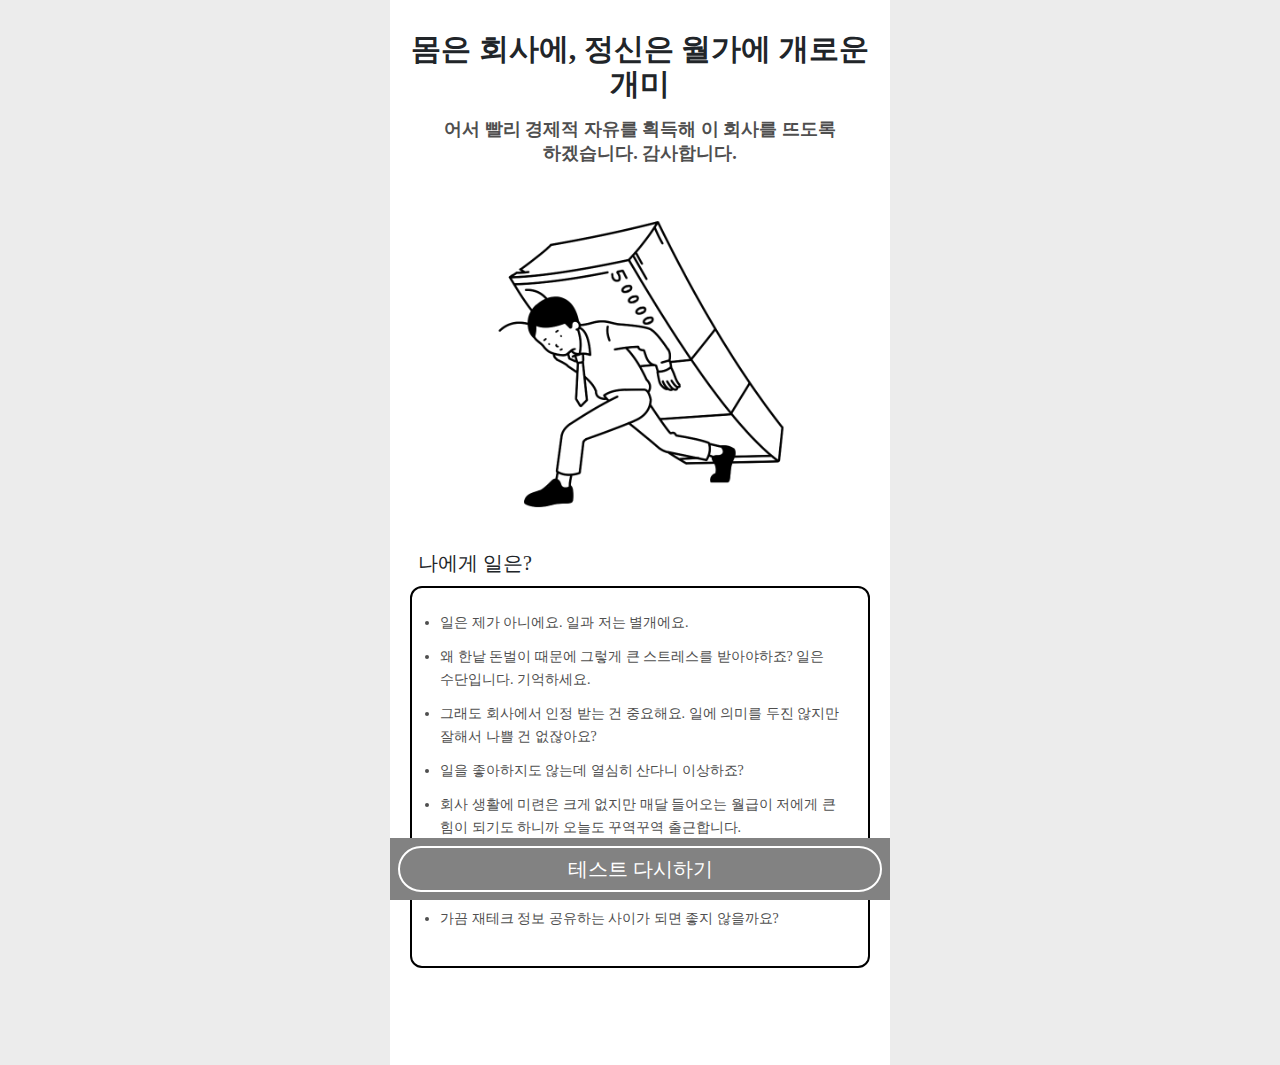
==== result/type1.html @ b2697220 "second commit" ====
<!DOCTYPE html>
<html lang="ko">
  <head>
    <meta http-equiv="Content-Type" content="text/html; charset=UTF-8" />

    <meta http-equiv="X-UA-Compatible" content="IE=edge" />
    <meta
      name="viewport"
      content="width=device-width, initial-scale=1, shrink-to-fit=no"
    />

    <title>직장인 부캐테스트 결과</title>

    <script src="../files/jquery-3.5.1.min.js"></script>

    <style media="all" id="fa-v4-font-face">
      /*!
 * Font Awesome Free 5.15.3 by @fontawesome - https://fontawesome.com
 * License - https://fontawesome.com/license/free (Icons: CC BY 4.0, Fonts: SIL OFL 1.1, Code: MIT License)
 */
      @font-face {
        font-family: "FontAwesome";
        font-display: block;
        src: url(https://ka-f.fontawesome.com/releases/v5.15.3/webfonts/free-fa-solid-900.eot);
        src: url(https://ka-f.fontawesome.com/releases/v5.15.3/webfonts/free-fa-solid-900.eot?#iefix)
            format("embedded-opentype"),
          url(https://ka-f.fontawesome.com/releases/v5.15.3/webfonts/free-fa-solid-900.woff2)
            format("woff2"),
          url(https://ka-f.fontawesome.com/releases/v5.15.3/webfonts/free-fa-solid-900.woff)
            format("woff"),
          url(https://ka-f.fontawesome.com/releases/v5.15.3/webfonts/free-fa-solid-900.ttf)
            format("truetype"),
          url(https://ka-f.fontawesome.com/releases/v5.15.3/webfonts/free-fa-solid-900.svg#fontawesome)
            format("svg");
      }
      @font-face {
        font-family: "FontAwesome";
        font-display: block;
        src: url(https://ka-f.fontawesome.com/releases/v5.15.3/webfonts/free-fa-brands-400.eot);
        src: url(https://ka-f.fontawesome.com/releases/v5.15.3/webfonts/free-fa-brands-400.eot?#iefix)
            format("embedded-opentype"),
          url(https://ka-f.fontawesome.com/releases/v5.15.3/webfonts/free-fa-brands-400.woff2)
            format("woff2"),
          url(https://ka-f.fontawesome.com/releases/v5.15.3/webfonts/free-fa-brands-400.woff)
            format("woff"),
          url(https://ka-f.fontawesome.com/releases/v5.15.3/webfonts/free-fa-brands-400.ttf)
            format("truetype"),
          url(https://ka-f.fontawesome.com/releases/v5.15.3/webfonts/free-fa-brands-400.svg#fontawesome)
            format("svg");
      }
      @font-face {
        font-family: "FontAwesome";
        font-display: block;
        src: url(https://ka-f.fontawesome.com/releases/v5.15.3/webfonts/free-fa-regular-400.eot);
        src: url(https://ka-f.fontawesome.com/releases/v5.15.3/webfonts/free-fa-regular-400.eot?#iefix)
            format("embedded-opentype"),
          url(https://ka-f.fontawesome.com/releases/v5.15.3/webfonts/free-fa-regular-400.woff2)
            format("woff2"),
          url(https://ka-f.fontawesome.com/releases/v5.15.3/webfonts/free-fa-regular-400.woff)
            format("woff"),
          url(https://ka-f.fontawesome.com/releases/v5.15.3/webfonts/free-fa-regular-400.ttf)
            format("truetype"),
          url(https://ka-f.fontawesome.com/releases/v5.15.3/webfonts/free-fa-regular-400.svg#fontawesome)
            format("svg");
        unicode-range: U+f004-f005, U+f007, U+f017, U+f022, U+f024, U+f02e,
          U+f03e, U+f044, U+f057-f059, U+f06e, U+f070, U+f075, U+f07b-f07c,
          U+f080, U+f086, U+f089, U+f094, U+f09d, U+f0a0, U+f0a4-f0a7, U+f0c5,
          U+f0c7-f0c8, U+f0e0, U+f0eb, U+f0f3, U+f0f8, U+f0fe, U+f111,
          U+f118-f11a, U+f11c, U+f133, U+f144, U+f146, U+f14a, U+f14d-f14e,
          U+f150-f152, U+f15b-f15c, U+f164-f165, U+f185-f186, U+f191-f192,
          U+f1ad, U+f1c1-f1c9, U+f1cd, U+f1d8, U+f1e3, U+f1ea, U+f1f6, U+f1f9,
          U+f20a, U+f247-f249, U+f24d, U+f254-f25b, U+f25d, U+f271-f274, U+f279,
          U+f28b, U+f28d, U+f2b5-f2b6, U+f2b9, U+f2bb, U+f2bd, U+f2c1-f2c2,
          U+f2d0, U+f2d2, U+f2dc, U+f2ed, U+f3a5, U+f3d1, U+f410;
      }
      @font-face {
        font-family: "FontAwesome";
        font-display: block;
        src: url(https://ka-f.fontawesome.com/releases/v5.15.3/webfonts/free-fa-v4deprecations.eot);
        src: url(https://ka-f.fontawesome.com/releases/v5.15.3/webfonts/free-fa-v4deprecations.eot?#iefix)
            format("embedded-opentype"),
          url(https://ka-f.fontawesome.com/releases/v5.15.3/webfonts/free-fa-v4deprecations.woff2)
            format("woff2"),
          url(https://ka-f.fontawesome.com/releases/v5.15.3/webfonts/free-fa-v4deprecations.woff)
            format("woff"),
          url(https://ka-f.fontawesome.com/releases/v5.15.3/webfonts/free-fa-v4deprecations.ttf)
            format("truetype"),
          url(https://ka-f.fontawesome.com/releases/v5.15.3/webfonts/free-fa-v4deprecations.svg#fontawesome)
            format("svg");
        unicode-range: U+f003, U+f006, U+f014, U+f016, U+f01a-f01b, U+f01d,
          U+f040, U+f045-f047, U+f05c-f05d, U+f07d-f07e, U+f087-f088,
          U+f08a-f08b, U+f08e, U+f090, U+f096-f097, U+f0a2, U+f0e4-f0e6,
          U+f0ec-f0ee, U+f0f5-f0f7, U+f10c, U+f112, U+f114-f115, U+f11d, U+f123,
          U+f132, U+f145, U+f147-f149, U+f14c, U+f166, U+f16a, U+f172,
          U+f175-f178, U+f18e, U+f190, U+f196, U+f1b1, U+f1d9, U+f1db, U+f1f7,
          U+f20c, U+f219, U+f230, U+f24a, U+f250, U+f278, U+f27b, U+f283, U+f28c,
          U+f28e, U+f29b-f29c, U+f2b7, U+f2ba, U+f2bc, U+f2be, U+f2c0, U+f2c3,
          U+f2d3-f2d4;
      }
    </style>
    <style media="all" id="fa-v4-shims">
      /*!
 * Font Awesome Free 5.15.3 by @fontawesome - https://fontawesome.com
 * License - https://fontawesome.com/license/free (Icons: CC BY 4.0, Fonts: SIL OFL 1.1, Code: MIT License)
 */
      .fa.fa-glass:before {
        content: "\f000";
      }
      .fa.fa-meetup {
        font-family: "Font Awesome 5 Brands";
        font-weight: 400;
      }
      .fa.fa-star-o {
        font-family: "Font Awesome 5 Free";
        font-weight: 400;
      }
      .fa.fa-star-o:before {
        content: "\f005";
      }
      .fa.fa-close:before,
      .fa.fa-remove:before {
        content: "\f00d";
      }
      .fa.fa-gear:before {
        content: "\f013";
      }
      .fa.fa-trash-o {
        font-family: "Font Awesome 5 Free";
        font-weight: 400;
      }
      .fa.fa-trash-o:before {
        content: "\f2ed";
      }
      .fa.fa-file-o {
        font-family: "Font Awesome 5 Free";
        font-weight: 400;
      }
      .fa.fa-file-o:before {
        content: "\f15b";
      }
      .fa.fa-clock-o {
        font-family: "Font Awesome 5 Free";
        font-weight: 400;
      }
      .fa.fa-clock-o:before {
        content: "\f017";
      }
      .fa.fa-arrow-circle-o-down {
        font-family: "Font Awesome 5 Free";
        font-weight: 400;
      }
      .fa.fa-arrow-circle-o-down:before {
        content: "\f358";
      }
      .fa.fa-arrow-circle-o-up {
        font-family: "Font Awesome 5 Free";
        font-weight: 400;
      }
      .fa.fa-arrow-circle-o-up:before {
        content: "\f35b";
      }
      .fa.fa-play-circle-o {
        font-family: "Font Awesome 5 Free";
        font-weight: 400;
      }
      .fa.fa-play-circle-o:before {
        content: "\f144";
      }
      .fa.fa-repeat:before,
      .fa.fa-rotate-right:before {
        content: "\f01e";
      }
      .fa.fa-refresh:before {
        content: "\f021";
      }
      .fa.fa-list-alt {
        font-family: "Font Awesome 5 Free";
        font-weight: 400;
      }
      .fa.fa-dedent:before {
        content: "\f03b";
      }
      .fa.fa-video-camera:before {
        content: "\f03d";
      }
      .fa.fa-picture-o {
        font-family: "Font Awesome 5 Free";
        font-weight: 400;
      }
      .fa.fa-picture-o:before {
        content: "\f03e";
      }
      .fa.fa-photo {
        font-family: "Font Awesome 5 Free";
        font-weight: 400;
      }
      .fa.fa-photo:before {
        content: "\f03e";
      }
      .fa.fa-image {
        font-family: "Font Awesome 5 Free";
        font-weight: 400;
      }
      .fa.fa-image:before {
        content: "\f03e";
      }
      .fa.fa-pencil:before {
        content: "\f303";
      }
      .fa.fa-map-marker:before {
        content: "\f3c5";
      }
      .fa.fa-pencil-square-o {
        font-family: "Font Awesome 5 Free";
        font-weight: 400;
      }
      .fa.fa-pencil-square-o:before {
        content: "\f044";
      }
      .fa.fa-share-square-o {
        font-family: "Font Awesome 5 Free";
        font-weight: 400;
      }
      .fa.fa-share-square-o:before {
        content: "\f14d";
      }
      .fa.fa-check-square-o {
        font-family: "Font Awesome 5 Free";
        font-weight: 400;
      }
      .fa.fa-check-square-o:before {
        content: "\f14a";
      }
      .fa.fa-arrows:before {
        content: "\f0b2";
      }
      .fa.fa-times-circle-o {
        font-family: "Font Awesome 5 Free";
        font-weight: 400;
      }
      .fa.fa-times-circle-o:before {
        content: "\f057";
      }
      .fa.fa-check-circle-o {
        font-family: "Font Awesome 5 Free";
        font-weight: 400;
      }
      .fa.fa-check-circle-o:before {
        content: "\f058";
      }
      .fa.fa-mail-forward:before {
        content: "\f064";
      }
      .fa.fa-expand:before {
        content: "\f424";
      }
      .fa.fa-compress:before {
        content: "\f422";
      }
      .fa.fa-eye,
      .fa.fa-eye-slash {
        font-family: "Font Awesome 5 Free";
        font-weight: 400;
      }
      .fa.fa-warning:before {
        content: "\f071";
      }
      .fa.fa-calendar:before {
        content: "\f073";
      }
      .fa.fa-arrows-v:before {
        content: "\f338";
      }
      .fa.fa-arrows-h:before {
        content: "\f337";
      }
      .fa.fa-bar-chart {
        font-family: "Font Awesome 5 Free";
        font-weight: 400;
      }
      .fa.fa-bar-chart:before {
        content: "\f080";
      }
      .fa.fa-bar-chart-o {
        font-family: "Font Awesome 5 Free";
        font-weight: 400;
      }
      .fa.fa-bar-chart-o:before {
        content: "\f080";
      }
      .fa.fa-facebook-square,
      .fa.fa-twitter-square {
        font-family: "Font Awesome 5 Brands";
        font-weight: 400;
      }
      .fa.fa-gears:before {
        content: "\f085";
      }
      .fa.fa-thumbs-o-up {
        font-family: "Font Awesome 5 Free";
        font-weight: 400;
      }
      .fa.fa-thumbs-o-up:before {
        content: "\f164";
      }
      .fa.fa-thumbs-o-down {
        font-family: "Font Awesome 5 Free";
        font-weight: 400;
      }
      .fa.fa-thumbs-o-down:before {
        content: "\f165";
      }
      .fa.fa-heart-o {
        font-family: "Font Awesome 5 Free";
        font-weight: 400;
      }
      .fa.fa-heart-o:before {
        content: "\f004";
      }
      .fa.fa-sign-out:before {
        content: "\f2f5";
      }
      .fa.fa-linkedin-square {
        font-family: "Font Awesome 5 Brands";
        font-weight: 400;
      }
      .fa.fa-linkedin-square:before {
        content: "\f08c";
      }
      .fa.fa-thumb-tack:before {
        content: "\f08d";
      }
      .fa.fa-external-link:before {
        content: "\f35d";
      }
      .fa.fa-sign-in:before {
        content: "\f2f6";
      }
      .fa.fa-github-square {
        font-family: "Font Awesome 5 Brands";
        font-weight: 400;
      }
      .fa.fa-lemon-o {
        font-family: "Font Awesome 5 Free";
        font-weight: 400;
      }
      .fa.fa-lemon-o:before {
        content: "\f094";
      }
      .fa.fa-square-o {
        font-family: "Font Awesome 5 Free";
        font-weight: 400;
      }
      .fa.fa-square-o:before {
        content: "\f0c8";
      }
      .fa.fa-bookmark-o {
        font-family: "Font Awesome 5 Free";
        font-weight: 400;
      }
      .fa.fa-bookmark-o:before {
        content: "\f02e";
      }
      .fa.fa-facebook,
      .fa.fa-twitter {
        font-family: "Font Awesome 5 Brands";
        font-weight: 400;
      }
      .fa.fa-facebook:before {
        content: "\f39e";
      }
      .fa.fa-facebook-f {
        font-family: "Font Awesome 5 Brands";
        font-weight: 400;
      }
      .fa.fa-facebook-f:before {
        content: "\f39e";
      }
      .fa.fa-github {
        font-family: "Font Awesome 5 Brands";
        font-weight: 400;
      }
      .fa.fa-credit-card {
        font-family: "Font Awesome 5 Free";
        font-weight: 400;
      }
      .fa.fa-feed:before {
        content: "\f09e";
      }
      .fa.fa-hdd-o {
        font-family: "Font Awesome 5 Free";
        font-weight: 400;
      }
      .fa.fa-hdd-o:before {
        content: "\f0a0";
      }
      .fa.fa-hand-o-right {
        font-family: "Font Awesome 5 Free";
        font-weight: 400;
      }
      .fa.fa-hand-o-right:before {
        content: "\f0a4";
      }
      .fa.fa-hand-o-left {
        font-family: "Font Awesome 5 Free";
        font-weight: 400;
      }
      .fa.fa-hand-o-left:before {
        content: "\f0a5";
      }
      .fa.fa-hand-o-up {
        font-family: "Font Awesome 5 Free";
        font-weight: 400;
      }
      .fa.fa-hand-o-up:before {
        content: "\f0a6";
      }
      .fa.fa-hand-o-down {
        font-family: "Font Awesome 5 Free";
        font-weight: 400;
      }
      .fa.fa-hand-o-down:before {
        content: "\f0a7";
      }
      .fa.fa-arrows-alt:before {
        content: "\f31e";
      }
      .fa.fa-group:before {
        content: "\f0c0";
      }
      .fa.fa-chain:before {
        content: "\f0c1";
      }
      .fa.fa-scissors:before {
        content: "\f0c4";
      }
      .fa.fa-files-o {
        font-family: "Font Awesome 5 Free";
        font-weight: 400;
      }
      .fa.fa-files-o:before {
        content: "\f0c5";
      }
      .fa.fa-floppy-o {
        font-family: "Font Awesome 5 Free";
        font-weight: 400;
      }
      .fa.fa-floppy-o:before {
        content: "\f0c7";
      }
      .fa.fa-navicon:before,
      .fa.fa-reorder:before {
        content: "\f0c9";
      }
      .fa.fa-google-plus,
      .fa.fa-google-plus-square,
      .fa.fa-pinterest,
      .fa.fa-pinterest-square {
        font-family: "Font Awesome 5 Brands";
        font-weight: 400;
      }
      .fa.fa-google-plus:before {
        content: "\f0d5";
      }
      .fa.fa-money {
        font-family: "Font Awesome 5 Free";
        font-weight: 400;
      }
      .fa.fa-money:before {
        content: "\f3d1";
      }
      .fa.fa-unsorted:before {
        content: "\f0dc";
      }
      .fa.fa-sort-desc:before {
        content: "\f0dd";
      }
      .fa.fa-sort-asc:before {
        content: "\f0de";
      }
      .fa.fa-linkedin {
        font-family: "Font Awesome 5 Brands";
        font-weight: 400;
      }
      .fa.fa-linkedin:before {
        content: "\f0e1";
      }
      .fa.fa-rotate-left:before {
        content: "\f0e2";
      }
      .fa.fa-legal:before {
        content: "\f0e3";
      }
      .fa.fa-dashboard:before,
      .fa.fa-tachometer:before {
        content: "\f3fd";
      }
      .fa.fa-comment-o {
        font-family: "Font Awesome 5 Free";
        font-weight: 400;
      }
      .fa.fa-comment-o:before {
        content: "\f075";
      }
      .fa.fa-comments-o {
        font-family: "Font Awesome 5 Free";
        font-weight: 400;
      }
      .fa.fa-comments-o:before {
        content: "\f086";
      }
      .fa.fa-flash:before {
        content: "\f0e7";
      }
      .fa.fa-clipboard,
      .fa.fa-paste {
        font-family: "Font Awesome 5 Free";
        font-weight: 400;
      }
      .fa.fa-paste:before {
        content: "\f328";
      }
      .fa.fa-lightbulb-o {
        font-family: "Font Awesome 5 Free";
        font-weight: 400;
      }
      .fa.fa-lightbulb-o:before {
        content: "\f0eb";
      }
      .fa.fa-exchange:before {
        content: "\f362";
      }
      .fa.fa-cloud-download:before {
        content: "\f381";
      }
      .fa.fa-cloud-upload:before {
        content: "\f382";
      }
      .fa.fa-bell-o {
        font-family: "Font Awesome 5 Free";
        font-weight: 400;
      }
      .fa.fa-bell-o:before {
        content: "\f0f3";
      }
      .fa.fa-cutlery:before {
        content: "\f2e7";
      }
      .fa.fa-file-text-o {
        font-family: "Font Awesome 5 Free";
        font-weight: 400;
      }
      .fa.fa-file-text-o:before {
        content: "\f15c";
      }
      .fa.fa-building-o {
        font-family: "Font Awesome 5 Free";
        font-weight: 400;
      }
      .fa.fa-building-o:before {
        content: "\f1ad";
      }
      .fa.fa-hospital-o {
        font-family: "Font Awesome 5 Free";
        font-weight: 400;
      }
      .fa.fa-hospital-o:before {
        content: "\f0f8";
      }
      .fa.fa-tablet:before {
        content: "\f3fa";
      }
      .fa.fa-mobile-phone:before,
      .fa.fa-mobile:before {
        content: "\f3cd";
      }
      .fa.fa-circle-o {
        font-family: "Font Awesome 5 Free";
        font-weight: 400;
      }
      .fa.fa-circle-o:before {
        content: "\f111";
      }
      .fa.fa-mail-reply:before {
        content: "\f3e5";
      }
      .fa.fa-github-alt {
        font-family: "Font Awesome 5 Brands";
        font-weight: 400;
      }
      .fa.fa-folder-o {
        font-family: "Font Awesome 5 Free";
        font-weight: 400;
      }
      .fa.fa-folder-o:before {
        content: "\f07b";
      }
      .fa.fa-folder-open-o {
        font-family: "Font Awesome 5 Free";
        font-weight: 400;
      }
      .fa.fa-folder-open-o:before {
        content: "\f07c";
      }
      .fa.fa-smile-o {
        font-family: "Font Awesome 5 Free";
        font-weight: 400;
      }
      .fa.fa-smile-o:before {
        content: "\f118";
      }
      .fa.fa-frown-o {
        font-family: "Font Awesome 5 Free";
        font-weight: 400;
      }
      .fa.fa-frown-o:before {
        content: "\f119";
      }
      .fa.fa-meh-o {
        font-family: "Font Awesome 5 Free";
        font-weight: 400;
      }
      .fa.fa-meh-o:before {
        content: "\f11a";
      }
      .fa.fa-keyboard-o {
        font-family: "Font Awesome 5 Free";
        font-weight: 400;
      }
      .fa.fa-keyboard-o:before {
        content: "\f11c";
      }
      .fa.fa-flag-o {
        font-family: "Font Awesome 5 Free";
        font-weight: 400;
      }
      .fa.fa-flag-o:before {
        content: "\f024";
      }
      .fa.fa-mail-reply-all:before {
        content: "\f122";
      }
      .fa.fa-star-half-o {
        font-family: "Font Awesome 5 Free";
        font-weight: 400;
      }
      .fa.fa-star-half-o:before {
        content: "\f089";
      }
      .fa.fa-star-half-empty {
        font-family: "Font Awesome 5 Free";
        font-weight: 400;
      }
      .fa.fa-star-half-empty:before {
        content: "\f089";
      }
      .fa.fa-star-half-full {
        font-family: "Font Awesome 5 Free";
        font-weight: 400;
      }
      .fa.fa-star-half-full:before {
        content: "\f089";
      }
      .fa.fa-code-fork:before {
        content: "\f126";
      }
      .fa.fa-chain-broken:before {
        content: "\f127";
      }
      .fa.fa-shield:before {
        content: "\f3ed";
      }
      .fa.fa-calendar-o {
        font-family: "Font Awesome 5 Free";
        font-weight: 400;
      }
      .fa.fa-calendar-o:before {
        content: "\f133";
      }
      .fa.fa-css3,
      .fa.fa-html5,
      .fa.fa-maxcdn {
        font-family: "Font Awesome 5 Brands";
        font-weight: 400;
      }
      .fa.fa-ticket:before {
        content: "\f3ff";
      }
      .fa.fa-minus-square-o {
        font-family: "Font Awesome 5 Free";
        font-weight: 400;
      }
      .fa.fa-minus-square-o:before {
        content: "\f146";
      }
      .fa.fa-level-up:before {
        content: "\f3bf";
      }
      .fa.fa-level-down:before {
        content: "\f3be";
      }
      .fa.fa-pencil-square:before {
        content: "\f14b";
      }
      .fa.fa-external-link-square:before {
        content: "\f360";
      }
      .fa.fa-compass {
        font-family: "Font Awesome 5 Free";
        font-weight: 400;
      }
      .fa.fa-caret-square-o-down {
        font-family: "Font Awesome 5 Free";
        font-weight: 400;
      }
      .fa.fa-caret-square-o-down:before {
        content: "\f150";
      }
      .fa.fa-toggle-down {
        font-family: "Font Awesome 5 Free";
        font-weight: 400;
      }
      .fa.fa-toggle-down:before {
        content: "\f150";
      }
      .fa.fa-caret-square-o-up {
        font-family: "Font Awesome 5 Free";
        font-weight: 400;
      }
      .fa.fa-caret-square-o-up:before {
        content: "\f151";
      }
      .fa.fa-toggle-up {
        font-family: "Font Awesome 5 Free";
        font-weight: 400;
      }
      .fa.fa-toggle-up:before {
        content: "\f151";
      }
      .fa.fa-caret-square-o-right {
        font-family: "Font Awesome 5 Free";
        font-weight: 400;
      }
      .fa.fa-caret-square-o-right:before {
        content: "\f152";
      }
      .fa.fa-toggle-right {
        font-family: "Font Awesome 5 Free";
        font-weight: 400;
      }
      .fa.fa-toggle-right:before {
        content: "\f152";
      }
      .fa.fa-eur:before,
      .fa.fa-euro:before {
        content: "\f153";
      }
      .fa.fa-gbp:before {
        content: "\f154";
      }
      .fa.fa-dollar:before,
      .fa.fa-usd:before {
        content: "\f155";
      }
      .fa.fa-inr:before,
      .fa.fa-rupee:before {
        content: "\f156";
      }
      .fa.fa-cny:before,
      .fa.fa-jpy:before,
      .fa.fa-rmb:before,
      .fa.fa-yen:before {
        content: "\f157";
      }
      .fa.fa-rouble:before,
      .fa.fa-rub:before,
      .fa.fa-ruble:before {
        content: "\f158";
      }
      .fa.fa-krw:before,
      .fa.fa-won:before {
        content: "\f159";
      }
      .fa.fa-bitcoin,
      .fa.fa-btc {
        font-family: "Font Awesome 5 Brands";
        font-weight: 400;
      }
      .fa.fa-bitcoin:before {
        content: "\f15a";
      }
      .fa.fa-file-text:before {
        content: "\f15c";
      }
      .fa.fa-sort-alpha-asc:before {
        content: "\f15d";
      }
      .fa.fa-sort-alpha-desc:before {
        content: "\f881";
      }
      .fa.fa-sort-amount-asc:before {
        content: "\f160";
      }
      .fa.fa-sort-amount-desc:before {
        content: "\f884";
      }
      .fa.fa-sort-numeric-asc:before {
        content: "\f162";
      }
      .fa.fa-sort-numeric-desc:before {
        content: "\f886";
      }
      .fa.fa-xing,
      .fa.fa-xing-square,
      .fa.fa-youtube,
      .fa.fa-youtube-play,
      .fa.fa-youtube-square {
        font-family: "Font Awesome 5 Brands";
        font-weight: 400;
      }
      .fa.fa-youtube-play:before {
        content: "\f167";
      }
      .fa.fa-adn,
      .fa.fa-bitbucket,
      .fa.fa-bitbucket-square,
      .fa.fa-dropbox,
      .fa.fa-flickr,
      .fa.fa-instagram,
      .fa.fa-stack-overflow {
        font-family: "Font Awesome 5 Brands";
        font-weight: 400;
      }
      .fa.fa-bitbucket-square:before {
        content: "\f171";
      }
      .fa.fa-tumblr,
      .fa.fa-tumblr-square {
        font-family: "Font Awesome 5 Brands";
        font-weight: 400;
      }
      .fa.fa-long-arrow-down:before {
        content: "\f309";
      }
      .fa.fa-long-arrow-up:before {
        content: "\f30c";
      }
      .fa.fa-long-arrow-left:before {
        content: "\f30a";
      }
      .fa.fa-long-arrow-right:before {
        content: "\f30b";
      }
      .fa.fa-android,
      .fa.fa-apple,
      .fa.fa-dribbble,
      .fa.fa-foursquare,
      .fa.fa-gittip,
      .fa.fa-gratipay,
      .fa.fa-linux,
      .fa.fa-skype,
      .fa.fa-trello,
      .fa.fa-windows {
        font-family: "Font Awesome 5 Brands";
        font-weight: 400;
      }
      .fa.fa-gittip:before {
        content: "\f184";
      }
      .fa.fa-sun-o {
        font-family: "Font Awesome 5 Free";
        font-weight: 400;
      }
      .fa.fa-sun-o:before {
        content: "\f185";
      }
      .fa.fa-moon-o {
        font-family: "Font Awesome 5 Free";
        font-weight: 400;
      }
      .fa.fa-moon-o:before {
        content: "\f186";
      }
      .fa.fa-pagelines,
      .fa.fa-renren,
      .fa.fa-stack-exchange,
      .fa.fa-vk,
      .fa.fa-weibo {
        font-family: "Font Awesome 5 Brands";
        font-weight: 400;
      }
      .fa.fa-arrow-circle-o-right {
        font-family: "Font Awesome 5 Free";
        font-weight: 400;
      }
      .fa.fa-arrow-circle-o-right:before {
        content: "\f35a";
      }
      .fa.fa-arrow-circle-o-left {
        font-family: "Font Awesome 5 Free";
        font-weight: 400;
      }
      .fa.fa-arrow-circle-o-left:before {
        content: "\f359";
      }
      .fa.fa-caret-square-o-left {
        font-family: "Font Awesome 5 Free";
        font-weight: 400;
      }
      .fa.fa-caret-square-o-left:before {
        content: "\f191";
      }
      .fa.fa-toggle-left {
        font-family: "Font Awesome 5 Free";
        font-weight: 400;
      }
      .fa.fa-toggle-left:before {
        content: "\f191";
      }
      .fa.fa-dot-circle-o {
        font-family: "Font Awesome 5 Free";
        font-weight: 400;
      }
      .fa.fa-dot-circle-o:before {
        content: "\f192";
      }
      .fa.fa-vimeo-square {
        font-family: "Font Awesome 5 Brands";
        font-weight: 400;
      }
      .fa.fa-try:before,
      .fa.fa-turkish-lira:before {
        content: "\f195";
      }
      .fa.fa-plus-square-o {
        font-family: "Font Awesome 5 Free";
        font-weight: 400;
      }
      .fa.fa-plus-square-o:before {
        content: "\f0fe";
      }
      .fa.fa-openid,
      .fa.fa-slack,
      .fa.fa-wordpress {
        font-family: "Font Awesome 5 Brands";
        font-weight: 400;
      }
      .fa.fa-bank:before,
      .fa.fa-institution:before {
        content: "\f19c";
      }
      .fa.fa-mortar-board:before {
        content: "\f19d";
      }
      .fa.fa-delicious,
      .fa.fa-digg,
      .fa.fa-drupal,
      .fa.fa-google,
      .fa.fa-joomla,
      .fa.fa-pied-piper-alt,
      .fa.fa-pied-piper-pp,
      .fa.fa-reddit,
      .fa.fa-reddit-square,
      .fa.fa-stumbleupon,
      .fa.fa-stumbleupon-circle,
      .fa.fa-yahoo {
        font-family: "Font Awesome 5 Brands";
        font-weight: 400;
      }
      .fa.fa-spoon:before {
        content: "\f2e5";
      }
      .fa.fa-behance,
      .fa.fa-behance-square,
      .fa.fa-steam,
      .fa.fa-steam-square {
        font-family: "Font Awesome 5 Brands";
        font-weight: 400;
      }
      .fa.fa-automobile:before {
        content: "\f1b9";
      }
      .fa.fa-envelope-o {
        font-family: "Font Awesome 5 Free";
        font-weight: 400;
      }
      .fa.fa-envelope-o:before {
        content: "\f0e0";
      }
      .fa.fa-deviantart,
      .fa.fa-soundcloud,
      .fa.fa-spotify {
        font-family: "Font Awesome 5 Brands";
        font-weight: 400;
      }
      .fa.fa-file-pdf-o {
        font-family: "Font Awesome 5 Free";
        font-weight: 400;
      }
      .fa.fa-file-pdf-o:before {
        content: "\f1c1";
      }
      .fa.fa-file-word-o {
        font-family: "Font Awesome 5 Free";
        font-weight: 400;
      }
      .fa.fa-file-word-o:before {
        content: "\f1c2";
      }
      .fa.fa-file-excel-o {
        font-family: "Font Awesome 5 Free";
        font-weight: 400;
      }
      .fa.fa-file-excel-o:before {
        content: "\f1c3";
      }
      .fa.fa-file-powerpoint-o {
        font-family: "Font Awesome 5 Free";
        font-weight: 400;
      }
      .fa.fa-file-powerpoint-o:before {
        content: "\f1c4";
      }
      .fa.fa-file-image-o {
        font-family: "Font Awesome 5 Free";
        font-weight: 400;
      }
      .fa.fa-file-image-o:before {
        content: "\f1c5";
      }
      .fa.fa-file-photo-o {
        font-family: "Font Awesome 5 Free";
        font-weight: 400;
      }
      .fa.fa-file-photo-o:before {
        content: "\f1c5";
      }
      .fa.fa-file-picture-o {
        font-family: "Font Awesome 5 Free";
        font-weight: 400;
      }
      .fa.fa-file-picture-o:before {
        content: "\f1c5";
      }
      .fa.fa-file-archive-o {
        font-family: "Font Awesome 5 Free";
        font-weight: 400;
      }
      .fa.fa-file-archive-o:before {
        content: "\f1c6";
      }
      .fa.fa-file-zip-o {
        font-family: "Font Awesome 5 Free";
        font-weight: 400;
      }
      .fa.fa-file-zip-o:before {
        content: "\f1c6";
      }
      .fa.fa-file-audio-o {
        font-family: "Font Awesome 5 Free";
        font-weight: 400;
      }
      .fa.fa-file-audio-o:before {
        content: "\f1c7";
      }
      .fa.fa-file-sound-o {
        font-family: "Font Awesome 5 Free";
        font-weight: 400;
      }
      .fa.fa-file-sound-o:before {
        content: "\f1c7";
      }
      .fa.fa-file-video-o {
        font-family: "Font Awesome 5 Free";
        font-weight: 400;
      }
      .fa.fa-file-video-o:before {
        content: "\f1c8";
      }
      .fa.fa-file-movie-o {
        font-family: "Font Awesome 5 Free";
        font-weight: 400;
      }
      .fa.fa-file-movie-o:before {
        content: "\f1c8";
      }
      .fa.fa-file-code-o {
        font-family: "Font Awesome 5 Free";
        font-weight: 400;
      }
      .fa.fa-file-code-o:before {
        content: "\f1c9";
      }
      .fa.fa-codepen,
      .fa.fa-jsfiddle,
      .fa.fa-vine {
        font-family: "Font Awesome 5 Brands";
        font-weight: 400;
      }
      .fa.fa-life-bouy,
      .fa.fa-life-ring {
        font-family: "Font Awesome 5 Free";
        font-weight: 400;
      }
      .fa.fa-life-bouy:before {
        content: "\f1cd";
      }
      .fa.fa-life-buoy {
        font-family: "Font Awesome 5 Free";
        font-weight: 400;
      }
      .fa.fa-life-buoy:before {
        content: "\f1cd";
      }
      .fa.fa-life-saver {
        font-family: "Font Awesome 5 Free";
        font-weight: 400;
      }
      .fa.fa-life-saver:before {
        content: "\f1cd";
      }
      .fa.fa-support {
        font-family: "Font Awesome 5 Free";
        font-weight: 400;
      }
      .fa.fa-support:before {
        content: "\f1cd";
      }
      .fa.fa-circle-o-notch:before {
        content: "\f1ce";
      }
      .fa.fa-ra,
      .fa.fa-rebel {
        font-family: "Font Awesome 5 Brands";
        font-weight: 400;
      }
      .fa.fa-ra:before {
        content: "\f1d0";
      }
      .fa.fa-resistance {
        font-family: "Font Awesome 5 Brands";
        font-weight: 400;
      }
      .fa.fa-resistance:before {
        content: "\f1d0";
      }
      .fa.fa-empire,
      .fa.fa-ge {
        font-family: "Font Awesome 5 Brands";
        font-weight: 400;
      }
      .fa.fa-ge:before {
        content: "\f1d1";
      }
      .fa.fa-git,
      .fa.fa-git-square,
      .fa.fa-hacker-news,
      .fa.fa-y-combinator-square {
        font-family: "Font Awesome 5 Brands";
        font-weight: 400;
      }
      .fa.fa-y-combinator-square:before {
        content: "\f1d4";
      }
      .fa.fa-yc-square {
        font-family: "Font Awesome 5 Brands";
        font-weight: 400;
      }
      .fa.fa-yc-square:before {
        content: "\f1d4";
      }
      .fa.fa-qq,
      .fa.fa-tencent-weibo,
      .fa.fa-wechat,
      .fa.fa-weixin {
        font-family: "Font Awesome 5 Brands";
        font-weight: 400;
      }
      .fa.fa-wechat:before {
        content: "\f1d7";
      }
      .fa.fa-send:before {
        content: "\f1d8";
      }
      .fa.fa-paper-plane-o {
        font-family: "Font Awesome 5 Free";
        font-weight: 400;
      }
      .fa.fa-paper-plane-o:before {
        content: "\f1d8";
      }
      .fa.fa-send-o {
        font-family: "Font Awesome 5 Free";
        font-weight: 400;
      }
      .fa.fa-send-o:before {
        content: "\f1d8";
      }
      .fa.fa-circle-thin {
        font-family: "Font Awesome 5 Free";
        font-weight: 400;
      }
      .fa.fa-circle-thin:before {
        content: "\f111";
      }
      .fa.fa-header:before {
        content: "\f1dc";
      }
      .fa.fa-sliders:before {
        content: "\f1de";
      }
      .fa.fa-futbol-o {
        font-family: "Font Awesome 5 Free";
        font-weight: 400;
      }
      .fa.fa-futbol-o:before {
        content: "\f1e3";
      }
      .fa.fa-soccer-ball-o {
        font-family: "Font Awesome 5 Free";
        font-weight: 400;
      }
      .fa.fa-soccer-ball-o:before {
        content: "\f1e3";
      }
      .fa.fa-slideshare,
      .fa.fa-twitch,
      .fa.fa-yelp {
        font-family: "Font Awesome 5 Brands";
        font-weight: 400;
      }
      .fa.fa-newspaper-o {
        font-family: "Font Awesome 5 Free";
        font-weight: 400;
      }
      .fa.fa-newspaper-o:before {
        content: "\f1ea";
      }
      .fa.fa-cc-amex,
      .fa.fa-cc-discover,
      .fa.fa-cc-mastercard,
      .fa.fa-cc-paypal,
      .fa.fa-cc-stripe,
      .fa.fa-cc-visa,
      .fa.fa-google-wallet,
      .fa.fa-paypal {
        font-family: "Font Awesome 5 Brands";
        font-weight: 400;
      }
      .fa.fa-bell-slash-o {
        font-family: "Font Awesome 5 Free";
        font-weight: 400;
      }
      .fa.fa-bell-slash-o:before {
        content: "\f1f6";
      }
      .fa.fa-trash:before {
        content: "\f2ed";
      }
      .fa.fa-copyright {
        font-family: "Font Awesome 5 Free";
        font-weight: 400;
      }
      .fa.fa-eyedropper:before {
        content: "\f1fb";
      }
      .fa.fa-area-chart:before {
        content: "\f1fe";
      }
      .fa.fa-pie-chart:before {
        content: "\f200";
      }
      .fa.fa-line-chart:before {
        content: "\f201";
      }
      .fa.fa-angellist,
      .fa.fa-ioxhost,
      .fa.fa-lastfm,
      .fa.fa-lastfm-square {
        font-family: "Font Awesome 5 Brands";
        font-weight: 400;
      }
      .fa.fa-cc {
        font-family: "Font Awesome 5 Free";
        font-weight: 400;
      }
      .fa.fa-cc:before {
        content: "\f20a";
      }
      .fa.fa-ils:before,
      .fa.fa-shekel:before,
      .fa.fa-sheqel:before {
        content: "\f20b";
      }
      .fa.fa-meanpath {
        font-family: "Font Awesome 5 Brands";
        font-weight: 400;
      }
      .fa.fa-meanpath:before {
        content: "\f2b4";
      }
      .fa.fa-buysellads,
      .fa.fa-connectdevelop,
      .fa.fa-dashcube,
      .fa.fa-forumbee,
      .fa.fa-leanpub,
      .fa.fa-sellsy,
      .fa.fa-shirtsinbulk,
      .fa.fa-simplybuilt,
      .fa.fa-skyatlas {
        font-family: "Font Awesome 5 Brands";
        font-weight: 400;
      }
      .fa.fa-diamond {
        font-family: "Font Awesome 5 Free";
        font-weight: 400;
      }
      .fa.fa-diamond:before {
        content: "\f3a5";
      }
      .fa.fa-intersex:before {
        content: "\f224";
      }
      .fa.fa-facebook-official {
        font-family: "Font Awesome 5 Brands";
        font-weight: 400;
      }
      .fa.fa-facebook-official:before {
        content: "\f09a";
      }
      .fa.fa-pinterest-p,
      .fa.fa-whatsapp {
        font-family: "Font Awesome 5 Brands";
        font-weight: 400;
      }
      .fa.fa-hotel:before {
        content: "\f236";
      }
      .fa.fa-medium,
      .fa.fa-viacoin,
      .fa.fa-y-combinator,
      .fa.fa-yc {
        font-family: "Font Awesome 5 Brands";
        font-weight: 400;
      }
      .fa.fa-yc:before {
        content: "\f23b";
      }
      .fa.fa-expeditedssl,
      .fa.fa-opencart,
      .fa.fa-optin-monster {
        font-family: "Font Awesome 5 Brands";
        font-weight: 400;
      }
      .fa.fa-battery-4:before,
      .fa.fa-battery:before {
        content: "\f240";
      }
      .fa.fa-battery-3:before {
        content: "\f241";
      }
      .fa.fa-battery-2:before {
        content: "\f242";
      }
      .fa.fa-battery-1:before {
        content: "\f243";
      }
      .fa.fa-battery-0:before {
        content: "\f244";
      }
      .fa.fa-object-group,
      .fa.fa-object-ungroup,
      .fa.fa-sticky-note-o {
        font-family: "Font Awesome 5 Free";
        font-weight: 400;
      }
      .fa.fa-sticky-note-o:before {
        content: "\f249";
      }
      .fa.fa-cc-diners-club,
      .fa.fa-cc-jcb {
        font-family: "Font Awesome 5 Brands";
        font-weight: 400;
      }
      .fa.fa-clone,
      .fa.fa-hourglass-o {
        font-family: "Font Awesome 5 Free";
        font-weight: 400;
      }
      .fa.fa-hourglass-o:before {
        content: "\f254";
      }
      .fa.fa-hourglass-1:before {
        content: "\f251";
      }
      .fa.fa-hourglass-2:before {
        content: "\f252";
      }
      .fa.fa-hourglass-3:before {
        content: "\f253";
      }
      .fa.fa-hand-rock-o {
        font-family: "Font Awesome 5 Free";
        font-weight: 400;
      }
      .fa.fa-hand-rock-o:before {
        content: "\f255";
      }
      .fa.fa-hand-grab-o {
        font-family: "Font Awesome 5 Free";
        font-weight: 400;
      }
      .fa.fa-hand-grab-o:before {
        content: "\f255";
      }
      .fa.fa-hand-paper-o {
        font-family: "Font Awesome 5 Free";
        font-weight: 400;
      }
      .fa.fa-hand-paper-o:before {
        content: "\f256";
      }
      .fa.fa-hand-stop-o {
        font-family: "Font Awesome 5 Free";
        font-weight: 400;
      }
      .fa.fa-hand-stop-o:before {
        content: "\f256";
      }
      .fa.fa-hand-scissors-o {
        font-family: "Font Awesome 5 Free";
        font-weight: 400;
      }
      .fa.fa-hand-scissors-o:before {
        content: "\f257";
      }
      .fa.fa-hand-lizard-o {
        font-family: "Font Awesome 5 Free";
        font-weight: 400;
      }
      .fa.fa-hand-lizard-o:before {
        content: "\f258";
      }
      .fa.fa-hand-spock-o {
        font-family: "Font Awesome 5 Free";
        font-weight: 400;
      }
      .fa.fa-hand-spock-o:before {
        content: "\f259";
      }
      .fa.fa-hand-pointer-o {
        font-family: "Font Awesome 5 Free";
        font-weight: 400;
      }
      .fa.fa-hand-pointer-o:before {
        content: "\f25a";
      }
      .fa.fa-hand-peace-o {
        font-family: "Font Awesome 5 Free";
        font-weight: 400;
      }
      .fa.fa-hand-peace-o:before {
        content: "\f25b";
      }
      .fa.fa-registered {
        font-family: "Font Awesome 5 Free";
        font-weight: 400;
      }
      .fa.fa-chrome,
      .fa.fa-creative-commons,
      .fa.fa-firefox,
      .fa.fa-get-pocket,
      .fa.fa-gg,
      .fa.fa-gg-circle,
      .fa.fa-internet-explorer,
      .fa.fa-odnoklassniki,
      .fa.fa-odnoklassniki-square,
      .fa.fa-opera,
      .fa.fa-safari,
      .fa.fa-tripadvisor,
      .fa.fa-wikipedia-w {
        font-family: "Font Awesome 5 Brands";
        font-weight: 400;
      }
      .fa.fa-television:before {
        content: "\f26c";
      }
      .fa.fa-500px,
      .fa.fa-amazon,
      .fa.fa-contao {
        font-family: "Font Awesome 5 Brands";
        font-weight: 400;
      }
      .fa.fa-calendar-plus-o {
        font-family: "Font Awesome 5 Free";
        font-weight: 400;
      }
      .fa.fa-calendar-plus-o:before {
        content: "\f271";
      }
      .fa.fa-calendar-minus-o {
        font-family: "Font Awesome 5 Free";
        font-weight: 400;
      }
      .fa.fa-calendar-minus-o:before {
        content: "\f272";
      }
      .fa.fa-calendar-times-o {
        font-family: "Font Awesome 5 Free";
        font-weight: 400;
      }
      .fa.fa-calendar-times-o:before {
        content: "\f273";
      }
      .fa.fa-calendar-check-o {
        font-family: "Font Awesome 5 Free";
        font-weight: 400;
      }
      .fa.fa-calendar-check-o:before {
        content: "\f274";
      }
      .fa.fa-map-o {
        font-family: "Font Awesome 5 Free";
        font-weight: 400;
      }
      .fa.fa-map-o:before {
        content: "\f279";
      }
      .fa.fa-commenting:before {
        content: "\f4ad";
      }
      .fa.fa-commenting-o {
        font-family: "Font Awesome 5 Free";
        font-weight: 400;
      }
      .fa.fa-commenting-o:before {
        content: "\f4ad";
      }
      .fa.fa-houzz,
      .fa.fa-vimeo {
        font-family: "Font Awesome 5 Brands";
        font-weight: 400;
      }
      .fa.fa-vimeo:before {
        content: "\f27d";
      }
      .fa.fa-black-tie,
      .fa.fa-edge,
      .fa.fa-fonticons,
      .fa.fa-reddit-alien {
        font-family: "Font Awesome 5 Brands";
        font-weight: 400;
      }
      .fa.fa-credit-card-alt:before {
        content: "\f09d";
      }
      .fa.fa-codiepie,
      .fa.fa-fort-awesome,
      .fa.fa-mixcloud,
      .fa.fa-modx,
      .fa.fa-product-hunt,
      .fa.fa-scribd,
      .fa.fa-usb {
        font-family: "Font Awesome 5 Brands";
        font-weight: 400;
      }
      .fa.fa-pause-circle-o {
        font-family: "Font Awesome 5 Free";
        font-weight: 400;
      }
      .fa.fa-pause-circle-o:before {
        content: "\f28b";
      }
      .fa.fa-stop-circle-o {
        font-family: "Font Awesome 5 Free";
        font-weight: 400;
      }
      .fa.fa-stop-circle-o:before {
        content: "\f28d";
      }
      .fa.fa-bluetooth,
      .fa.fa-bluetooth-b,
      .fa.fa-envira,
      .fa.fa-gitlab,
      .fa.fa-wheelchair-alt,
      .fa.fa-wpbeginner,
      .fa.fa-wpforms {
        font-family: "Font Awesome 5 Brands";
        font-weight: 400;
      }
      .fa.fa-wheelchair-alt:before {
        content: "\f368";
      }
      .fa.fa-question-circle-o {
        font-family: "Font Awesome 5 Free";
        font-weight: 400;
      }
      .fa.fa-question-circle-o:before {
        content: "\f059";
      }
      .fa.fa-volume-control-phone:before {
        content: "\f2a0";
      }
      .fa.fa-asl-interpreting:before {
        content: "\f2a3";
      }
      .fa.fa-deafness:before,
      .fa.fa-hard-of-hearing:before {
        content: "\f2a4";
      }
      .fa.fa-glide,
      .fa.fa-glide-g {
        font-family: "Font Awesome 5 Brands";
        font-weight: 400;
      }
      .fa.fa-signing:before {
        content: "\f2a7";
      }
      .fa.fa-first-order,
      .fa.fa-google-plus-official,
      .fa.fa-pied-piper,
      .fa.fa-snapchat,
      .fa.fa-snapchat-ghost,
      .fa.fa-snapchat-square,
      .fa.fa-themeisle,
      .fa.fa-viadeo,
      .fa.fa-viadeo-square,
      .fa.fa-yoast {
        font-family: "Font Awesome 5 Brands";
        font-weight: 400;
      }
      .fa.fa-google-plus-official:before {
        content: "\f2b3";
      }
      .fa.fa-google-plus-circle {
        font-family: "Font Awesome 5 Brands";
        font-weight: 400;
      }
      .fa.fa-google-plus-circle:before {
        content: "\f2b3";
      }
      .fa.fa-fa,
      .fa.fa-font-awesome {
        font-family: "Font Awesome 5 Brands";
        font-weight: 400;
      }
      .fa.fa-fa:before {
        content: "\f2b4";
      }
      .fa.fa-handshake-o {
        font-family: "Font Awesome 5 Free";
        font-weight: 400;
      }
      .fa.fa-handshake-o:before {
        content: "\f2b5";
      }
      .fa.fa-envelope-open-o {
        font-family: "Font Awesome 5 Free";
        font-weight: 400;
      }
      .fa.fa-envelope-open-o:before {
        content: "\f2b6";
      }
      .fa.fa-linode {
        font-family: "Font Awesome 5 Brands";
        font-weight: 400;
      }
      .fa.fa-address-book-o {
        font-family: "Font Awesome 5 Free";
        font-weight: 400;
      }
      .fa.fa-address-book-o:before {
        content: "\f2b9";
      }
      .fa.fa-vcard:before {
        content: "\f2bb";
      }
      .fa.fa-address-card-o {
        font-family: "Font Awesome 5 Free";
        font-weight: 400;
      }
      .fa.fa-address-card-o:before {
        content: "\f2bb";
      }
      .fa.fa-vcard-o {
        font-family: "Font Awesome 5 Free";
        font-weight: 400;
      }
      .fa.fa-vcard-o:before {
        content: "\f2bb";
      }
      .fa.fa-user-circle-o {
        font-family: "Font Awesome 5 Free";
        font-weight: 400;
      }
      .fa.fa-user-circle-o:before {
        content: "\f2bd";
      }
      .fa.fa-user-o {
        font-family: "Font Awesome 5 Free";
        font-weight: 400;
      }
      .fa.fa-user-o:before {
        content: "\f007";
      }
      .fa.fa-id-badge {
        font-family: "Font Awesome 5 Free";
        font-weight: 400;
      }
      .fa.fa-drivers-license:before {
        content: "\f2c2";
      }
      .fa.fa-id-card-o {
        font-family: "Font Awesome 5 Free";
        font-weight: 400;
      }
      .fa.fa-id-card-o:before {
        content: "\f2c2";
      }
      .fa.fa-drivers-license-o {
        font-family: "Font Awesome 5 Free";
        font-weight: 400;
      }
      .fa.fa-drivers-license-o:before {
        content: "\f2c2";
      }
      .fa.fa-free-code-camp,
      .fa.fa-quora,
      .fa.fa-telegram {
        font-family: "Font Awesome 5 Brands";
        font-weight: 400;
      }
      .fa.fa-thermometer-4:before,
      .fa.fa-thermometer:before {
        content: "\f2c7";
      }
      .fa.fa-thermometer-3:before {
        content: "\f2c8";
      }
      .fa.fa-thermometer-2:before {
        content: "\f2c9";
      }
      .fa.fa-thermometer-1:before {
        content: "\f2ca";
      }
      .fa.fa-thermometer-0:before {
        content: "\f2cb";
      }
      .fa.fa-bathtub:before,
      .fa.fa-s15:before {
        content: "\f2cd";
      }
      .fa.fa-window-maximize,
      .fa.fa-window-restore {
        font-family: "Font Awesome 5 Free";
        font-weight: 400;
      }
      .fa.fa-times-rectangle:before {
        content: "\f410";
      }
      .fa.fa-window-close-o {
        font-family: "Font Awesome 5 Free";
        font-weight: 400;
      }
      .fa.fa-window-close-o:before {
        content: "\f410";
      }
      .fa.fa-times-rectangle-o {
        font-family: "Font Awesome 5 Free";
        font-weight: 400;
      }
      .fa.fa-times-rectangle-o:before {
        content: "\f410";
      }
      .fa.fa-bandcamp,
      .fa.fa-eercast,
      .fa.fa-etsy,
      .fa.fa-grav,
      .fa.fa-imdb,
      .fa.fa-ravelry {
        font-family: "Font Awesome 5 Brands";
        font-weight: 400;
      }
      .fa.fa-eercast:before {
        content: "\f2da";
      }
      .fa.fa-snowflake-o {
        font-family: "Font Awesome 5 Free";
        font-weight: 400;
      }
      .fa.fa-snowflake-o:before {
        content: "\f2dc";
      }
      .fa.fa-superpowers,
      .fa.fa-wpexplorer {
        font-family: "Font Awesome 5 Brands";
        font-weight: 400;
      }
      .fa.fa-cab:before {
        content: "\f1ba";
      }
    </style>
    <style media="all" id="fa-main">
      /*!
 * Font Awesome Free 5.15.3 by @fontawesome - https://fontawesome.com
 * License - https://fontawesome.com/license/free (Icons: CC BY 4.0, Fonts: SIL OFL 1.1, Code: MIT License)
 */
      .fa,
      .fab,
      .fad,
      .fal,
      .far,
      .fas {
        -moz-osx-font-smoothing: grayscale;
        -webkit-font-smoothing: antialiased;
        display: inline-block;
        font-style: normal;
        font-variant: normal;
        text-rendering: auto;
        line-height: 1;
      }
      .fa-lg {
        font-size: 1.33333em;
        line-height: 0.75em;
        vertical-align: -0.0667em;
      }
      .fa-xs {
        font-size: 0.75em;
      }
      .fa-sm {
        font-size: 0.875em;
      }
      .fa-1x {
        font-size: 1em;
      }
      .fa-2x {
        font-size: 2em;
      }
      .fa-3x {
        font-size: 3em;
      }
      .fa-4x {
        font-size: 4em;
      }
      .fa-5x {
        font-size: 5em;
      }
      .fa-6x {
        font-size: 6em;
      }
      .fa-7x {
        font-size: 7em;
      }
      .fa-8x {
        font-size: 8em;
      }
      .fa-9x {
        font-size: 9em;
      }
      .fa-10x {
        font-size: 10em;
      }
      .fa-fw {
        text-align: center;
        width: 1.25em;
      }
      .fa-ul {
        list-style-type: none;
        margin-left: 2.5em;
        padding-left: 0;
      }
      .fa-ul > li {
        position: relative;
      }
      .fa-li {
        left: -2em;
        position: absolute;
        text-align: center;
        width: 2em;
        line-height: inherit;
      }
      .fa-border {
        border: 0.08em solid #eee;
        border-radius: 0.1em;
        padding: 0.2em 0.25em 0.15em;
      }
      .fa-pull-left {
        float: left;
      }
      .fa-pull-right {
        float: right;
      }
      .fa.fa-pull-left,
      .fab.fa-pull-left,
      .fal.fa-pull-left,
      .far.fa-pull-left,
      .fas.fa-pull-left {
        margin-right: 0.3em;
      }
      .fa.fa-pull-right,
      .fab.fa-pull-right,
      .fal.fa-pull-right,
      .far.fa-pull-right,
      .fas.fa-pull-right {
        margin-left: 0.3em;
      }
      .fa-spin {
        -webkit-animation: fa-spin 2s linear infinite;
        animation: fa-spin 2s linear infinite;
      }
      .fa-pulse {
        -webkit-animation: fa-spin 1s steps(8) infinite;
        animation: fa-spin 1s steps(8) infinite;
      }
      @-webkit-keyframes fa-spin {
        0% {
          -webkit-transform: rotate(0deg);
          transform: rotate(0deg);
        }
        to {
          -webkit-transform: rotate(1turn);
          transform: rotate(1turn);
        }
      }
      @keyframes fa-spin {
        0% {
          -webkit-transform: rotate(0deg);
          transform: rotate(0deg);
        }
        to {
          -webkit-transform: rotate(1turn);
          transform: rotate(1turn);
        }
      }
      .fa-rotate-90 {
        -ms-filter: "progid:DXImageTransform.Microsoft.BasicImage(rotation=1)";
        -webkit-transform: rotate(90deg);
        transform: rotate(90deg);
      }
      .fa-rotate-180 {
        -ms-filter: "progid:DXImageTransform.Microsoft.BasicImage(rotation=2)";
        -webkit-transform: rotate(180deg);
        transform: rotate(180deg);
      }
      .fa-rotate-270 {
        -ms-filter: "progid:DXImageTransform.Microsoft.BasicImage(rotation=3)";
        -webkit-transform: rotate(270deg);
        transform: rotate(270deg);
      }
      .fa-flip-horizontal {
        -ms-filter: "progid:DXImageTransform.Microsoft.BasicImage(rotation=0, mirror=1)";
        -webkit-transform: scaleX(-1);
        transform: scaleX(-1);
      }
      .fa-flip-vertical {
        -webkit-transform: scaleY(-1);
        transform: scaleY(-1);
      }
      .fa-flip-both,
      .fa-flip-horizontal.fa-flip-vertical,
      .fa-flip-vertical {
        -ms-filter: "progid:DXImageTransform.Microsoft.BasicImage(rotation=2, mirror=1)";
      }
      .fa-flip-both,
      .fa-flip-horizontal.fa-flip-vertical {
        -webkit-transform: scale(-1);
        transform: scale(-1);
      }
      :root .fa-flip-both,
      :root .fa-flip-horizontal,
      :root .fa-flip-vertical,
      :root .fa-rotate-90,
      :root .fa-rotate-180,
      :root .fa-rotate-270 {
        -webkit-filter: none;
        filter: none;
      }
      .fa-stack {
        display: inline-block;
        height: 2em;
        line-height: 2em;
        position: relative;
        vertical-align: middle;
        width: 2.5em;
      }
      .fa-stack-1x,
      .fa-stack-2x {
        left: 0;
        position: absolute;
        text-align: center;
        width: 100%;
      }
      .fa-stack-1x {
        line-height: inherit;
      }
      .fa-stack-2x {
        font-size: 2em;
      }
      .fa-inverse {
        color: #fff;
      }
      .fa-500px:before {
        content: "\f26e";
      }
      .fa-accessible-icon:before {
        content: "\f368";
      }
      .fa-accusoft:before {
        content: "\f369";
      }
      .fa-acquisitions-incorporated:before {
        content: "\f6af";
      }
      .fa-ad:before {
        content: "\f641";
      }
      .fa-address-book:before {
        content: "\f2b9";
      }
      .fa-address-card:before {
        content: "\f2bb";
      }
      .fa-adjust:before {
        content: "\f042";
      }
      .fa-adn:before {
        content: "\f170";
      }
      .fa-adversal:before {
        content: "\f36a";
      }
      .fa-affiliatetheme:before {
        content: "\f36b";
      }
      .fa-air-freshener:before {
        content: "\f5d0";
      }
      .fa-airbnb:before {
        content: "\f834";
      }
      .fa-algolia:before {
        content: "\f36c";
      }
      .fa-align-center:before {
        content: "\f037";
      }
      .fa-align-justify:before {
        content: "\f039";
      }
      .fa-align-left:before {
        content: "\f036";
      }
      .fa-align-right:before {
        content: "\f038";
      }
      .fa-alipay:before {
        content: "\f642";
      }
      .fa-allergies:before {
        content: "\f461";
      }
      .fa-amazon:before {
        content: "\f270";
      }
      .fa-amazon-pay:before {
        content: "\f42c";
      }
      .fa-ambulance:before {
        content: "\f0f9";
      }
      .fa-american-sign-language-interpreting:before {
        content: "\f2a3";
      }
      .fa-amilia:before {
        content: "\f36d";
      }
      .fa-anchor:before {
        content: "\f13d";
      }
      .fa-android:before {
        content: "\f17b";
      }
      .fa-angellist:before {
        content: "\f209";
      }
      .fa-angle-double-down:before {
        content: "\f103";
      }
      .fa-angle-double-left:before {
        content: "\f100";
      }
      .fa-angle-double-right:before {
        content: "\f101";
      }
      .fa-angle-double-up:before {
        content: "\f102";
      }
      .fa-angle-down:before {
        content: "\f107";
      }
      .fa-angle-left:before {
        content: "\f104";
      }
      .fa-angle-right:before {
        content: "\f105";
      }
      .fa-angle-up:before {
        content: "\f106";
      }
      .fa-angry:before {
        content: "\f556";
      }
      .fa-angrycreative:before {
        content: "\f36e";
      }
      .fa-angular:before {
        content: "\f420";
      }
      .fa-ankh:before {
        content: "\f644";
      }
      .fa-app-store:before {
        content: "\f36f";
      }
      .fa-app-store-ios:before {
        content: "\f370";
      }
      .fa-apper:before {
        content: "\f371";
      }
      .fa-apple:before {
        content: "\f179";
      }
      .fa-apple-alt:before {
        content: "\f5d1";
      }
      .fa-apple-pay:before {
        content: "\f415";
      }
      .fa-archive:before {
        content: "\f187";
      }
      .fa-archway:before {
        content: "\f557";
      }
      .fa-arrow-alt-circle-down:before {
        content: "\f358";
      }
      .fa-arrow-alt-circle-left:before {
        content: "\f359";
      }
      .fa-arrow-alt-circle-right:before {
        content: "\f35a";
      }
      .fa-arrow-alt-circle-up:before {
        content: "\f35b";
      }
      .fa-arrow-circle-down:before {
        content: "\f0ab";
      }
      .fa-arrow-circle-left:before {
        content: "\f0a8";
      }
      .fa-arrow-circle-right:before {
        content: "\f0a9";
      }
      .fa-arrow-circle-up:before {
        content: "\f0aa";
      }
      .fa-arrow-down:before {
        content: "\f063";
      }
      .fa-arrow-left:before {
        content: "\f060";
      }
      .fa-arrow-right:before {
        content: "\f061";
      }
      .fa-arrow-up:before {
        content: "\f062";
      }
      .fa-arrows-alt:before {
        content: "\f0b2";
      }
      .fa-arrows-alt-h:before {
        content: "\f337";
      }
      .fa-arrows-alt-v:before {
        content: "\f338";
      }
      .fa-artstation:before {
        content: "\f77a";
      }
      .fa-assistive-listening-systems:before {
        content: "\f2a2";
      }
      .fa-asterisk:before {
        content: "\f069";
      }
      .fa-asymmetrik:before {
        content: "\f372";
      }
      .fa-at:before {
        content: "\f1fa";
      }
      .fa-atlas:before {
        content: "\f558";
      }
      .fa-atlassian:before {
        content: "\f77b";
      }
      .fa-atom:before {
        content: "\f5d2";
      }
      .fa-audible:before {
        content: "\f373";
      }
      .fa-audio-description:before {
        content: "\f29e";
      }
      .fa-autoprefixer:before {
        content: "\f41c";
      }
      .fa-avianex:before {
        content: "\f374";
      }
      .fa-aviato:before {
        content: "\f421";
      }
      .fa-award:before {
        content: "\f559";
      }
      .fa-aws:before {
        content: "\f375";
      }
      .fa-baby:before {
        content: "\f77c";
      }
      .fa-baby-carriage:before {
        content: "\f77d";
      }
      .fa-backspace:before {
        content: "\f55a";
      }
      .fa-backward:before {
        content: "\f04a";
      }
      .fa-bacon:before {
        content: "\f7e5";
      }
      .fa-bacteria:before {
        content: "\e059";
      }
      .fa-bacterium:before {
        content: "\e05a";
      }
      .fa-bahai:before {
        content: "\f666";
      }
      .fa-balance-scale:before {
        content: "\f24e";
      }
      .fa-balance-scale-left:before {
        content: "\f515";
      }
      .fa-balance-scale-right:before {
        content: "\f516";
      }
      .fa-ban:before {
        content: "\f05e";
      }
      .fa-band-aid:before {
        content: "\f462";
      }
      .fa-bandcamp:before {
        content: "\f2d5";
      }
      .fa-barcode:before {
        content: "\f02a";
      }
      .fa-bars:before {
        content: "\f0c9";
      }
      .fa-baseball-ball:before {
        content: "\f433";
      }
      .fa-basketball-ball:before {
        content: "\f434";
      }
      .fa-bath:before {
        content: "\f2cd";
      }
      .fa-battery-empty:before {
        content: "\f244";
      }
      .fa-battery-full:before {
        content: "\f240";
      }
      .fa-battery-half:before {
        content: "\f242";
      }
      .fa-battery-quarter:before {
        content: "\f243";
      }
      .fa-battery-three-quarters:before {
        content: "\f241";
      }
      .fa-battle-net:before {
        content: "\f835";
      }
      .fa-bed:before {
        content: "\f236";
      }
      .fa-beer:before {
        content: "\f0fc";
      }
      .fa-behance:before {
        content: "\f1b4";
      }
      .fa-behance-square:before {
        content: "\f1b5";
      }
      .fa-bell:before {
        content: "\f0f3";
      }
      .fa-bell-slash:before {
        content: "\f1f6";
      }
      .fa-bezier-curve:before {
        content: "\f55b";
      }
      .fa-bible:before {
        content: "\f647";
      }
      .fa-bicycle:before {
        content: "\f206";
      }
      .fa-biking:before {
        content: "\f84a";
      }
      .fa-bimobject:before {
        content: "\f378";
      }
      .fa-binoculars:before {
        content: "\f1e5";
      }
      .fa-biohazard:before {
        content: "\f780";
      }
      .fa-birthday-cake:before {
        content: "\f1fd";
      }
      .fa-bitbucket:before {
        content: "\f171";
      }
      .fa-bitcoin:before {
        content: "\f379";
      }
      .fa-bity:before {
        content: "\f37a";
      }
      .fa-black-tie:before {
        content: "\f27e";
      }
      .fa-blackberry:before {
        content: "\f37b";
      }
      .fa-blender:before {
        content: "\f517";
      }
      .fa-blender-phone:before {
        content: "\f6b6";
      }
      .fa-blind:before {
        content: "\f29d";
      }
      .fa-blog:before {
        content: "\f781";
      }
      .fa-blogger:before {
        content: "\f37c";
      }
      .fa-blogger-b:before {
        content: "\f37d";
      }
      .fa-bluetooth:before {
        content: "\f293";
      }
      .fa-bluetooth-b:before {
        content: "\f294";
      }
      .fa-bold:before {
        content: "\f032";
      }
      .fa-bolt:before {
        content: "\f0e7";
      }
      .fa-bomb:before {
        content: "\f1e2";
      }
      .fa-bone:before {
        content: "\f5d7";
      }
      .fa-bong:before {
        content: "\f55c";
      }
      .fa-book:before {
        content: "\f02d";
      }
      .fa-book-dead:before {
        content: "\f6b7";
      }
      .fa-book-medical:before {
        content: "\f7e6";
      }
      .fa-book-open:before {
        content: "\f518";
      }
      .fa-book-reader:before {
        content: "\f5da";
      }
      .fa-bookmark:before {
        content: "\f02e";
      }
      .fa-bootstrap:before {
        content: "\f836";
      }
      .fa-border-all:before {
        content: "\f84c";
      }
      .fa-border-none:before {
        content: "\f850";
      }
      .fa-border-style:before {
        content: "\f853";
      }
      .fa-bowling-ball:before {
        content: "\f436";
      }
      .fa-box:before {
        content: "\f466";
      }
      .fa-box-open:before {
        content: "\f49e";
      }
      .fa-box-tissue:before {
        content: "\e05b";
      }
      .fa-boxes:before {
        content: "\f468";
      }
      .fa-braille:before {
        content: "\f2a1";
      }
      .fa-brain:before {
        content: "\f5dc";
      }
      .fa-bread-slice:before {
        content: "\f7ec";
      }
      .fa-briefcase:before {
        content: "\f0b1";
      }
      .fa-briefcase-medical:before {
        content: "\f469";
      }
      .fa-broadcast-tower:before {
        content: "\f519";
      }
      .fa-broom:before {
        content: "\f51a";
      }
      .fa-brush:before {
        content: "\f55d";
      }
      .fa-btc:before {
        content: "\f15a";
      }
      .fa-buffer:before {
        content: "\f837";
      }
      .fa-bug:before {
        content: "\f188";
      }
      .fa-building:before {
        content: "\f1ad";
      }
      .fa-bullhorn:before {
        content: "\f0a1";
      }
      .fa-bullseye:before {
        content: "\f140";
      }
      .fa-burn:before {
        content: "\f46a";
      }
      .fa-buromobelexperte:before {
        content: "\f37f";
      }
      .fa-bus:before {
        content: "\f207";
      }
      .fa-bus-alt:before {
        content: "\f55e";
      }
      .fa-business-time:before {
        content: "\f64a";
      }
      .fa-buy-n-large:before {
        content: "\f8a6";
      }
      .fa-buysellads:before {
        content: "\f20d";
      }
      .fa-calculator:before {
        content: "\f1ec";
      }
      .fa-calendar:before {
        content: "\f133";
      }
      .fa-calendar-alt:before {
        content: "\f073";
      }
      .fa-calendar-check:before {
        content: "\f274";
      }
      .fa-calendar-day:before {
        content: "\f783";
      }
      .fa-calendar-minus:before {
        content: "\f272";
      }
      .fa-calendar-plus:before {
        content: "\f271";
      }
      .fa-calendar-times:before {
        content: "\f273";
      }
      .fa-calendar-week:before {
        content: "\f784";
      }
      .fa-camera:before {
        content: "\f030";
      }
      .fa-camera-retro:before {
        content: "\f083";
      }
      .fa-campground:before {
        content: "\f6bb";
      }
      .fa-canadian-maple-leaf:before {
        content: "\f785";
      }
      .fa-candy-cane:before {
        content: "\f786";
      }
      .fa-cannabis:before {
        content: "\f55f";
      }
      .fa-capsules:before {
        content: "\f46b";
      }
      .fa-car:before {
        content: "\f1b9";
      }
      .fa-car-alt:before {
        content: "\f5de";
      }
      .fa-car-battery:before {
        content: "\f5df";
      }
      .fa-car-crash:before {
        content: "\f5e1";
      }
      .fa-car-side:before {
        content: "\f5e4";
      }
      .fa-caravan:before {
        content: "\f8ff";
      }
      .fa-caret-down:before {
        content: "\f0d7";
      }
      .fa-caret-left:before {
        content: "\f0d9";
      }
      .fa-caret-right:before {
        content: "\f0da";
      }
      .fa-caret-square-down:before {
        content: "\f150";
      }
      .fa-caret-square-left:before {
        content: "\f191";
      }
      .fa-caret-square-right:before {
        content: "\f152";
      }
      .fa-caret-square-up:before {
        content: "\f151";
      }
      .fa-caret-up:before {
        content: "\f0d8";
      }
      .fa-carrot:before {
        content: "\f787";
      }
      .fa-cart-arrow-down:before {
        content: "\f218";
      }
      .fa-cart-plus:before {
        content: "\f217";
      }
      .fa-cash-register:before {
        content: "\f788";
      }
      .fa-cat:before {
        content: "\f6be";
      }
      .fa-cc-amazon-pay:before {
        content: "\f42d";
      }
      .fa-cc-amex:before {
        content: "\f1f3";
      }
      .fa-cc-apple-pay:before {
        content: "\f416";
      }
      .fa-cc-diners-club:before {
        content: "\f24c";
      }
      .fa-cc-discover:before {
        content: "\f1f2";
      }
      .fa-cc-jcb:before {
        content: "\f24b";
      }
      .fa-cc-mastercard:before {
        content: "\f1f1";
      }
      .fa-cc-paypal:before {
        content: "\f1f4";
      }
      .fa-cc-stripe:before {
        content: "\f1f5";
      }
      .fa-cc-visa:before {
        content: "\f1f0";
      }
      .fa-centercode:before {
        content: "\f380";
      }
      .fa-centos:before {
        content: "\f789";
      }
      .fa-certificate:before {
        content: "\f0a3";
      }
      .fa-chair:before {
        content: "\f6c0";
      }
      .fa-chalkboard:before {
        content: "\f51b";
      }
      .fa-chalkboard-teacher:before {
        content: "\f51c";
      }
      .fa-charging-station:before {
        content: "\f5e7";
      }
      .fa-chart-area:before {
        content: "\f1fe";
      }
      .fa-chart-bar:before {
        content: "\f080";
      }
      .fa-chart-line:before {
        content: "\f201";
      }
      .fa-chart-pie:before {
        content: "\f200";
      }
      .fa-check:before {
        content: "\f00c";
      }
      .fa-check-circle:before {
        content: "\f058";
      }
      .fa-check-double:before {
        content: "\f560";
      }
      .fa-check-square:before {
        content: "\f14a";
      }
      .fa-cheese:before {
        content: "\f7ef";
      }
      .fa-chess:before {
        content: "\f439";
      }
      .fa-chess-bishop:before {
        content: "\f43a";
      }
      .fa-chess-board:before {
        content: "\f43c";
      }
      .fa-chess-king:before {
        content: "\f43f";
      }
      .fa-chess-knight:before {
        content: "\f441";
      }
      .fa-chess-pawn:before {
        content: "\f443";
      }
      .fa-chess-queen:before {
        content: "\f445";
      }
      .fa-chess-rook:before {
        content: "\f447";
      }
      .fa-chevron-circle-down:before {
        content: "\f13a";
      }
      .fa-chevron-circle-left:before {
        content: "\f137";
      }
      .fa-chevron-circle-right:before {
        content: "\f138";
      }
      .fa-chevron-circle-up:before {
        content: "\f139";
      }
      .fa-chevron-down:before {
        content: "\f078";
      }
      .fa-chevron-left:before {
        content: "\f053";
      }
      .fa-chevron-right:before {
        content: "\f054";
      }
      .fa-chevron-up:before {
        content: "\f077";
      }
      .fa-child:before {
        content: "\f1ae";
      }
      .fa-chrome:before {
        content: "\f268";
      }
      .fa-chromecast:before {
        content: "\f838";
      }
      .fa-church:before {
        content: "\f51d";
      }
      .fa-circle:before {
        content: "\f111";
      }
      .fa-circle-notch:before {
        content: "\f1ce";
      }
      .fa-city:before {
        content: "\f64f";
      }
      .fa-clinic-medical:before {
        content: "\f7f2";
      }
      .fa-clipboard:before {
        content: "\f328";
      }
      .fa-clipboard-check:before {
        content: "\f46c";
      }
      .fa-clipboard-list:before {
        content: "\f46d";
      }
      .fa-clock:before {
        content: "\f017";
      }
      .fa-clone:before {
        content: "\f24d";
      }
      .fa-closed-captioning:before {
        content: "\f20a";
      }
      .fa-cloud:before {
        content: "\f0c2";
      }
      .fa-cloud-download-alt:before {
        content: "\f381";
      }
      .fa-cloud-meatball:before {
        content: "\f73b";
      }
      .fa-cloud-moon:before {
        content: "\f6c3";
      }
      .fa-cloud-moon-rain:before {
        content: "\f73c";
      }
      .fa-cloud-rain:before {
        content: "\f73d";
      }
      .fa-cloud-showers-heavy:before {
        content: "\f740";
      }
      .fa-cloud-sun:before {
        content: "\f6c4";
      }
      .fa-cloud-sun-rain:before {
        content: "\f743";
      }
      .fa-cloud-upload-alt:before {
        content: "\f382";
      }
      .fa-cloudflare:before {
        content: "\e07d";
      }
      .fa-cloudscale:before {
        content: "\f383";
      }
      .fa-cloudsmith:before {
        content: "\f384";
      }
      .fa-cloudversify:before {
        content: "\f385";
      }
      .fa-cocktail:before {
        content: "\f561";
      }
      .fa-code:before {
        content: "\f121";
      }
      .fa-code-branch:before {
        content: "\f126";
      }
      .fa-codepen:before {
        content: "\f1cb";
      }
      .fa-codiepie:before {
        content: "\f284";
      }
      .fa-coffee:before {
        content: "\f0f4";
      }
      .fa-cog:before {
        content: "\f013";
      }
      .fa-cogs:before {
        content: "\f085";
      }
      .fa-coins:before {
        content: "\f51e";
      }
      .fa-columns:before {
        content: "\f0db";
      }
      .fa-comment:before {
        content: "\f075";
      }
      .fa-comment-alt:before {
        content: "\f27a";
      }
      .fa-comment-dollar:before {
        content: "\f651";
      }
      .fa-comment-dots:before {
        content: "\f4ad";
      }
      .fa-comment-medical:before {
        content: "\f7f5";
      }
      .fa-comment-slash:before {
        content: "\f4b3";
      }
      .fa-comments:before {
        content: "\f086";
      }
      .fa-comments-dollar:before {
        content: "\f653";
      }
      .fa-compact-disc:before {
        content: "\f51f";
      }
      .fa-compass:before {
        content: "\f14e";
      }
      .fa-compress:before {
        content: "\f066";
      }
      .fa-compress-alt:before {
        content: "\f422";
      }
      .fa-compress-arrows-alt:before {
        content: "\f78c";
      }
      .fa-concierge-bell:before {
        content: "\f562";
      }
      .fa-confluence:before {
        content: "\f78d";
      }
      .fa-connectdevelop:before {
        content: "\f20e";
      }
      .fa-contao:before {
        content: "\f26d";
      }
      .fa-cookie:before {
        content: "\f563";
      }
      .fa-cookie-bite:before {
        content: "\f564";
      }
      .fa-copy:before {
        content: "\f0c5";
      }
      .fa-copyright:before {
        content: "\f1f9";
      }
      .fa-cotton-bureau:before {
        content: "\f89e";
      }
      .fa-couch:before {
        content: "\f4b8";
      }
      .fa-cpanel:before {
        content: "\f388";
      }
      .fa-creative-commons:before {
        content: "\f25e";
      }
      .fa-creative-commons-by:before {
        content: "\f4e7";
      }
      .fa-creative-commons-nc:before {
        content: "\f4e8";
      }
      .fa-creative-commons-nc-eu:before {
        content: "\f4e9";
      }
      .fa-creative-commons-nc-jp:before {
        content: "\f4ea";
      }
      .fa-creative-commons-nd:before {
        content: "\f4eb";
      }
      .fa-creative-commons-pd:before {
        content: "\f4ec";
      }
      .fa-creative-commons-pd-alt:before {
        content: "\f4ed";
      }
      .fa-creative-commons-remix:before {
        content: "\f4ee";
      }
      .fa-creative-commons-sa:before {
        content: "\f4ef";
      }
      .fa-creative-commons-sampling:before {
        content: "\f4f0";
      }
      .fa-creative-commons-sampling-plus:before {
        content: "\f4f1";
      }
      .fa-creative-commons-share:before {
        content: "\f4f2";
      }
      .fa-creative-commons-zero:before {
        content: "\f4f3";
      }
      .fa-credit-card:before {
        content: "\f09d";
      }
      .fa-critical-role:before {
        content: "\f6c9";
      }
      .fa-crop:before {
        content: "\f125";
      }
      .fa-crop-alt:before {
        content: "\f565";
      }
      .fa-cross:before {
        content: "\f654";
      }
      .fa-crosshairs:before {
        content: "\f05b";
      }
      .fa-crow:before {
        content: "\f520";
      }
      .fa-crown:before {
        content: "\f521";
      }
      .fa-crutch:before {
        content: "\f7f7";
      }
      .fa-css3:before {
        content: "\f13c";
      }
      .fa-css3-alt:before {
        content: "\f38b";
      }
      .fa-cube:before {
        content: "\f1b2";
      }
      .fa-cubes:before {
        content: "\f1b3";
      }
      .fa-cut:before {
        content: "\f0c4";
      }
      .fa-cuttlefish:before {
        content: "\f38c";
      }
      .fa-d-and-d:before {
        content: "\f38d";
      }
      .fa-d-and-d-beyond:before {
        content: "\f6ca";
      }
      .fa-dailymotion:before {
        content: "\e052";
      }
      .fa-dashcube:before {
        content: "\f210";
      }
      .fa-database:before {
        content: "\f1c0";
      }
      .fa-deaf:before {
        content: "\f2a4";
      }
      .fa-deezer:before {
        content: "\e077";
      }
      .fa-delicious:before {
        content: "\f1a5";
      }
      .fa-democrat:before {
        content: "\f747";
      }
      .fa-deploydog:before {
        content: "\f38e";
      }
      .fa-deskpro:before {
        content: "\f38f";
      }
      .fa-desktop:before {
        content: "\f108";
      }
      .fa-dev:before {
        content: "\f6cc";
      }
      .fa-deviantart:before {
        content: "\f1bd";
      }
      .fa-dharmachakra:before {
        content: "\f655";
      }
      .fa-dhl:before {
        content: "\f790";
      }
      .fa-diagnoses:before {
        content: "\f470";
      }
      .fa-diaspora:before {
        content: "\f791";
      }
      .fa-dice:before {
        content: "\f522";
      }
      .fa-dice-d20:before {
        content: "\f6cf";
      }
      .fa-dice-d6:before {
        content: "\f6d1";
      }
      .fa-dice-five:before {
        content: "\f523";
      }
      .fa-dice-four:before {
        content: "\f524";
      }
      .fa-dice-one:before {
        content: "\f525";
      }
      .fa-dice-six:before {
        content: "\f526";
      }
      .fa-dice-three:before {
        content: "\f527";
      }
      .fa-dice-two:before {
        content: "\f528";
      }
      .fa-digg:before {
        content: "\f1a6";
      }
      .fa-digital-ocean:before {
        content: "\f391";
      }
      .fa-digital-tachograph:before {
        content: "\f566";
      }
      .fa-directions:before {
        content: "\f5eb";
      }
      .fa-discord:before {
        content: "\f392";
      }
      .fa-discourse:before {
        content: "\f393";
      }
      .fa-disease:before {
        content: "\f7fa";
      }
      .fa-divide:before {
        content: "\f529";
      }
      .fa-dizzy:before {
        content: "\f567";
      }
      .fa-dna:before {
        content: "\f471";
      }
      .fa-dochub:before {
        content: "\f394";
      }
      .fa-docker:before {
        content: "\f395";
      }
      .fa-dog:before {
        content: "\f6d3";
      }
      .fa-dollar-sign:before {
        content: "\f155";
      }
      .fa-dolly:before {
        content: "\f472";
      }
      .fa-dolly-flatbed:before {
        content: "\f474";
      }
      .fa-donate:before {
        content: "\f4b9";
      }
      .fa-door-closed:before {
        content: "\f52a";
      }
      .fa-door-open:before {
        content: "\f52b";
      }
      .fa-dot-circle:before {
        content: "\f192";
      }
      .fa-dove:before {
        content: "\f4ba";
      }
      .fa-download:before {
        content: "\f019";
      }
      .fa-draft2digital:before {
        content: "\f396";
      }
      .fa-drafting-compass:before {
        content: "\f568";
      }
      .fa-dragon:before {
        content: "\f6d5";
      }
      .fa-draw-polygon:before {
        content: "\f5ee";
      }
      .fa-dribbble:before {
        content: "\f17d";
      }
      .fa-dribbble-square:before {
        content: "\f397";
      }
      .fa-dropbox:before {
        content: "\f16b";
      }
      .fa-drum:before {
        content: "\f569";
      }
      .fa-drum-steelpan:before {
        content: "\f56a";
      }
      .fa-drumstick-bite:before {
        content: "\f6d7";
      }
      .fa-drupal:before {
        content: "\f1a9";
      }
      .fa-dumbbell:before {
        content: "\f44b";
      }
      .fa-dumpster:before {
        content: "\f793";
      }
      .fa-dumpster-fire:before {
        content: "\f794";
      }
      .fa-dungeon:before {
        content: "\f6d9";
      }
      .fa-dyalog:before {
        content: "\f399";
      }
      .fa-earlybirds:before {
        content: "\f39a";
      }
      .fa-ebay:before {
        content: "\f4f4";
      }
      .fa-edge:before {
        content: "\f282";
      }
      .fa-edge-legacy:before {
        content: "\e078";
      }
      .fa-edit:before {
        content: "\f044";
      }
      .fa-egg:before {
        content: "\f7fb";
      }
      .fa-eject:before {
        content: "\f052";
      }
      .fa-elementor:before {
        content: "\f430";
      }
      .fa-ellipsis-h:before {
        content: "\f141";
      }
      .fa-ellipsis-v:before {
        content: "\f142";
      }
      .fa-ello:before {
        content: "\f5f1";
      }
      .fa-ember:before {
        content: "\f423";
      }
      .fa-empire:before {
        content: "\f1d1";
      }
      .fa-envelope:before {
        content: "\f0e0";
      }
      .fa-envelope-open:before {
        content: "\f2b6";
      }
      .fa-envelope-open-text:before {
        content: "\f658";
      }
      .fa-envelope-square:before {
        content: "\f199";
      }
      .fa-envira:before {
        content: "\f299";
      }
      .fa-equals:before {
        content: "\f52c";
      }
      .fa-eraser:before {
        content: "\f12d";
      }
      .fa-erlang:before {
        content: "\f39d";
      }
      .fa-ethereum:before {
        content: "\f42e";
      }
      .fa-ethernet:before {
        content: "\f796";
      }
      .fa-etsy:before {
        content: "\f2d7";
      }
      .fa-euro-sign:before {
        content: "\f153";
      }
      .fa-evernote:before {
        content: "\f839";
      }
      .fa-exchange-alt:before {
        content: "\f362";
      }
      .fa-exclamation:before {
        content: "\f12a";
      }
      .fa-exclamation-circle:before {
        content: "\f06a";
      }
      .fa-exclamation-triangle:before {
        content: "\f071";
      }
      .fa-expand:before {
        content: "\f065";
      }
      .fa-expand-alt:before {
        content: "\f424";
      }
      .fa-expand-arrows-alt:before {
        content: "\f31e";
      }
      .fa-expeditedssl:before {
        content: "\f23e";
      }
      .fa-external-link-alt:before {
        content: "\f35d";
      }
      .fa-external-link-square-alt:before {
        content: "\f360";
      }
      .fa-eye:before {
        content: "\f06e";
      }
      .fa-eye-dropper:before {
        content: "\f1fb";
      }
      .fa-eye-slash:before {
        content: "\f070";
      }
      .fa-facebook:before {
        content: "\f09a";
      }
      .fa-facebook-f:before {
        content: "\f39e";
      }
      .fa-facebook-messenger:before {
        content: "\f39f";
      }
      .fa-facebook-square:before {
        content: "\f082";
      }
      .fa-fan:before {
        content: "\f863";
      }
      .fa-fantasy-flight-games:before {
        content: "\f6dc";
      }
      .fa-fast-backward:before {
        content: "\f049";
      }
      .fa-fast-forward:before {
        content: "\f050";
      }
      .fa-faucet:before {
        content: "\e005";
      }
      .fa-fax:before {
        content: "\f1ac";
      }
      .fa-feather:before {
        content: "\f52d";
      }
      .fa-feather-alt:before {
        content: "\f56b";
      }
      .fa-fedex:before {
        content: "\f797";
      }
      .fa-fedora:before {
        content: "\f798";
      }
      .fa-female:before {
        content: "\f182";
      }
      .fa-fighter-jet:before {
        content: "\f0fb";
      }
      .fa-figma:before {
        content: "\f799";
      }
      .fa-file:before {
        content: "\f15b";
      }
      .fa-file-alt:before {
        content: "\f15c";
      }
      .fa-file-archive:before {
        content: "\f1c6";
      }
      .fa-file-audio:before {
        content: "\f1c7";
      }
      .fa-file-code:before {
        content: "\f1c9";
      }
      .fa-file-contract:before {
        content: "\f56c";
      }
      .fa-file-csv:before {
        content: "\f6dd";
      }
      .fa-file-download:before {
        content: "\f56d";
      }
      .fa-file-excel:before {
        content: "\f1c3";
      }
      .fa-file-export:before {
        content: "\f56e";
      }
      .fa-file-image:before {
        content: "\f1c5";
      }
      .fa-file-import:before {
        content: "\f56f";
      }
      .fa-file-invoice:before {
        content: "\f570";
      }
      .fa-file-invoice-dollar:before {
        content: "\f571";
      }
      .fa-file-medical:before {
        content: "\f477";
      }
      .fa-file-medical-alt:before {
        content: "\f478";
      }
      .fa-file-pdf:before {
        content: "\f1c1";
      }
      .fa-file-powerpoint:before {
        content: "\f1c4";
      }
      .fa-file-prescription:before {
        content: "\f572";
      }
      .fa-file-signature:before {
        content: "\f573";
      }
      .fa-file-upload:before {
        content: "\f574";
      }
      .fa-file-video:before {
        content: "\f1c8";
      }
      .fa-file-word:before {
        content: "\f1c2";
      }
      .fa-fill:before {
        content: "\f575";
      }
      .fa-fill-drip:before {
        content: "\f576";
      }
      .fa-film:before {
        content: "\f008";
      }
      .fa-filter:before {
        content: "\f0b0";
      }
      .fa-fingerprint:before {
        content: "\f577";
      }
      .fa-fire:before {
        content: "\f06d";
      }
      .fa-fire-alt:before {
        content: "\f7e4";
      }
      .fa-fire-extinguisher:before {
        content: "\f134";
      }
      .fa-firefox:before {
        content: "\f269";
      }
      .fa-firefox-browser:before {
        content: "\e007";
      }
      .fa-first-aid:before {
        content: "\f479";
      }
      .fa-first-order:before {
        content: "\f2b0";
      }
      .fa-first-order-alt:before {
        content: "\f50a";
      }
      .fa-firstdraft:before {
        content: "\f3a1";
      }
      .fa-fish:before {
        content: "\f578";
      }
      .fa-fist-raised:before {
        content: "\f6de";
      }
      .fa-flag:before {
        content: "\f024";
      }
      .fa-flag-checkered:before {
        content: "\f11e";
      }
      .fa-flag-usa:before {
        content: "\f74d";
      }
      .fa-flask:before {
        content: "\f0c3";
      }
      .fa-flickr:before {
        content: "\f16e";
      }
      .fa-flipboard:before {
        content: "\f44d";
      }
      .fa-flushed:before {
        content: "\f579";
      }
      .fa-fly:before {
        content: "\f417";
      }
      .fa-folder:before {
        content: "\f07b";
      }
      .fa-folder-minus:before {
        content: "\f65d";
      }
      .fa-folder-open:before {
        content: "\f07c";
      }
      .fa-folder-plus:before {
        content: "\f65e";
      }
      .fa-font:before {
        content: "\f031";
      }
      .fa-font-awesome:before {
        content: "\f2b4";
      }
      .fa-font-awesome-alt:before {
        content: "\f35c";
      }
      .fa-font-awesome-flag:before {
        content: "\f425";
      }
      .fa-font-awesome-logo-full:before {
        content: "\f4e6";
      }
      .fa-fonticons:before {
        content: "\f280";
      }
      .fa-fonticons-fi:before {
        content: "\f3a2";
      }
      .fa-football-ball:before {
        content: "\f44e";
      }
      .fa-fort-awesome:before {
        content: "\f286";
      }
      .fa-fort-awesome-alt:before {
        content: "\f3a3";
      }
      .fa-forumbee:before {
        content: "\f211";
      }
      .fa-forward:before {
        content: "\f04e";
      }
      .fa-foursquare:before {
        content: "\f180";
      }
      .fa-free-code-camp:before {
        content: "\f2c5";
      }
      .fa-freebsd:before {
        content: "\f3a4";
      }
      .fa-frog:before {
        content: "\f52e";
      }
      .fa-frown:before {
        content: "\f119";
      }
      .fa-frown-open:before {
        content: "\f57a";
      }
      .fa-fulcrum:before {
        content: "\f50b";
      }
      .fa-funnel-dollar:before {
        content: "\f662";
      }
      .fa-futbol:before {
        content: "\f1e3";
      }
      .fa-galactic-republic:before {
        content: "\f50c";
      }
      .fa-galactic-senate:before {
        content: "\f50d";
      }
      .fa-gamepad:before {
        content: "\f11b";
      }
      .fa-gas-pump:before {
        content: "\f52f";
      }
      .fa-gavel:before {
        content: "\f0e3";
      }
      .fa-gem:before {
        content: "\f3a5";
      }
      .fa-genderless:before {
        content: "\f22d";
      }
      .fa-get-pocket:before {
        content: "\f265";
      }
      .fa-gg:before {
        content: "\f260";
      }
      .fa-gg-circle:before {
        content: "\f261";
      }
      .fa-ghost:before {
        content: "\f6e2";
      }
      .fa-gift:before {
        content: "\f06b";
      }
      .fa-gifts:before {
        content: "\f79c";
      }
      .fa-git:before {
        content: "\f1d3";
      }
      .fa-git-alt:before {
        content: "\f841";
      }
      .fa-git-square:before {
        content: "\f1d2";
      }
      .fa-github:before {
        content: "\f09b";
      }
      .fa-github-alt:before {
        content: "\f113";
      }
      .fa-github-square:before {
        content: "\f092";
      }
      .fa-gitkraken:before {
        content: "\f3a6";
      }
      .fa-gitlab:before {
        content: "\f296";
      }
      .fa-gitter:before {
        content: "\f426";
      }
      .fa-glass-cheers:before {
        content: "\f79f";
      }
      .fa-glass-martini:before {
        content: "\f000";
      }
      .fa-glass-martini-alt:before {
        content: "\f57b";
      }
      .fa-glass-whiskey:before {
        content: "\f7a0";
      }
      .fa-glasses:before {
        content: "\f530";
      }
      .fa-glide:before {
        content: "\f2a5";
      }
      .fa-glide-g:before {
        content: "\f2a6";
      }
      .fa-globe:before {
        content: "\f0ac";
      }
      .fa-globe-africa:before {
        content: "\f57c";
      }
      .fa-globe-americas:before {
        content: "\f57d";
      }
      .fa-globe-asia:before {
        content: "\f57e";
      }
      .fa-globe-europe:before {
        content: "\f7a2";
      }
      .fa-gofore:before {
        content: "\f3a7";
      }
      .fa-golf-ball:before {
        content: "\f450";
      }
      .fa-goodreads:before {
        content: "\f3a8";
      }
      .fa-goodreads-g:before {
        content: "\f3a9";
      }
      .fa-google:before {
        content: "\f1a0";
      }
      .fa-google-drive:before {
        content: "\f3aa";
      }
      .fa-google-pay:before {
        content: "\e079";
      }
      .fa-google-play:before {
        content: "\f3ab";
      }
      .fa-google-plus:before {
        content: "\f2b3";
      }
      .fa-google-plus-g:before {
        content: "\f0d5";
      }
      .fa-google-plus-square:before {
        content: "\f0d4";
      }
      .fa-google-wallet:before {
        content: "\f1ee";
      }
      .fa-gopuram:before {
        content: "\f664";
      }
      .fa-graduation-cap:before {
        content: "\f19d";
      }
      .fa-gratipay:before {
        content: "\f184";
      }
      .fa-grav:before {
        content: "\f2d6";
      }
      .fa-greater-than:before {
        content: "\f531";
      }
      .fa-greater-than-equal:before {
        content: "\f532";
      }
      .fa-grimace:before {
        content: "\f57f";
      }
      .fa-grin:before {
        content: "\f580";
      }
      .fa-grin-alt:before {
        content: "\f581";
      }
      .fa-grin-beam:before {
        content: "\f582";
      }
      .fa-grin-beam-sweat:before {
        content: "\f583";
      }
      .fa-grin-hearts:before {
        content: "\f584";
      }
      .fa-grin-squint:before {
        content: "\f585";
      }
      .fa-grin-squint-tears:before {
        content: "\f586";
      }
      .fa-grin-stars:before {
        content: "\f587";
      }
      .fa-grin-tears:before {
        content: "\f588";
      }
      .fa-grin-tongue:before {
        content: "\f589";
      }
      .fa-grin-tongue-squint:before {
        content: "\f58a";
      }
      .fa-grin-tongue-wink:before {
        content: "\f58b";
      }
      .fa-grin-wink:before {
        content: "\f58c";
      }
      .fa-grip-horizontal:before {
        content: "\f58d";
      }
      .fa-grip-lines:before {
        content: "\f7a4";
      }
      .fa-grip-lines-vertical:before {
        content: "\f7a5";
      }
      .fa-grip-vertical:before {
        content: "\f58e";
      }
      .fa-gripfire:before {
        content: "\f3ac";
      }
      .fa-grunt:before {
        content: "\f3ad";
      }
      .fa-guilded:before {
        content: "\e07e";
      }
      .fa-guitar:before {
        content: "\f7a6";
      }
      .fa-gulp:before {
        content: "\f3ae";
      }
      .fa-h-square:before {
        content: "\f0fd";
      }
      .fa-hacker-news:before {
        content: "\f1d4";
      }
      .fa-hacker-news-square:before {
        content: "\f3af";
      }
      .fa-hackerrank:before {
        content: "\f5f7";
      }
      .fa-hamburger:before {
        content: "\f805";
      }
      .fa-hammer:before {
        content: "\f6e3";
      }
      .fa-hamsa:before {
        content: "\f665";
      }
      .fa-hand-holding:before {
        content: "\f4bd";
      }
      .fa-hand-holding-heart:before {
        content: "\f4be";
      }
      .fa-hand-holding-medical:before {
        content: "\e05c";
      }
      .fa-hand-holding-usd:before {
        content: "\f4c0";
      }
      .fa-hand-holding-water:before {
        content: "\f4c1";
      }
      .fa-hand-lizard:before {
        content: "\f258";
      }
      .fa-hand-middle-finger:before {
        content: "\f806";
      }
      .fa-hand-paper:before {
        content: "\f256";
      }
      .fa-hand-peace:before {
        content: "\f25b";
      }
      .fa-hand-point-down:before {
        content: "\f0a7";
      }
      .fa-hand-point-left:before {
        content: "\f0a5";
      }
      .fa-hand-point-right:before {
        content: "\f0a4";
      }
      .fa-hand-point-up:before {
        content: "\f0a6";
      }
      .fa-hand-pointer:before {
        content: "\f25a";
      }
      .fa-hand-rock:before {
        content: "\f255";
      }
      .fa-hand-scissors:before {
        content: "\f257";
      }
      .fa-hand-sparkles:before {
        content: "\e05d";
      }
      .fa-hand-spock:before {
        content: "\f259";
      }
      .fa-hands:before {
        content: "\f4c2";
      }
      .fa-hands-helping:before {
        content: "\f4c4";
      }
      .fa-hands-wash:before {
        content: "\e05e";
      }
      .fa-handshake:before {
        content: "\f2b5";
      }
      .fa-handshake-alt-slash:before {
        content: "\e05f";
      }
      .fa-handshake-slash:before {
        content: "\e060";
      }
      .fa-hanukiah:before {
        content: "\f6e6";
      }
      .fa-hard-hat:before {
        content: "\f807";
      }
      .fa-hashtag:before {
        content: "\f292";
      }
      .fa-hat-cowboy:before {
        content: "\f8c0";
      }
      .fa-hat-cowboy-side:before {
        content: "\f8c1";
      }
      .fa-hat-wizard:before {
        content: "\f6e8";
      }
      .fa-hdd:before {
        content: "\f0a0";
      }
      .fa-head-side-cough:before {
        content: "\e061";
      }
      .fa-head-side-cough-slash:before {
        content: "\e062";
      }
      .fa-head-side-mask:before {
        content: "\e063";
      }
      .fa-head-side-virus:before {
        content: "\e064";
      }
      .fa-heading:before {
        content: "\f1dc";
      }
      .fa-headphones:before {
        content: "\f025";
      }
      .fa-headphones-alt:before {
        content: "\f58f";
      }
      .fa-headset:before {
        content: "\f590";
      }
      .fa-heart:before {
        content: "\f004";
      }
      .fa-heart-broken:before {
        content: "\f7a9";
      }
      .fa-heartbeat:before {
        content: "\f21e";
      }
      .fa-helicopter:before {
        content: "\f533";
      }
      .fa-highlighter:before {
        content: "\f591";
      }
      .fa-hiking:before {
        content: "\f6ec";
      }
      .fa-hippo:before {
        content: "\f6ed";
      }
      .fa-hips:before {
        content: "\f452";
      }
      .fa-hire-a-helper:before {
        content: "\f3b0";
      }
      .fa-history:before {
        content: "\f1da";
      }
      .fa-hive:before {
        content: "\e07f";
      }
      .fa-hockey-puck:before {
        content: "\f453";
      }
      .fa-holly-berry:before {
        content: "\f7aa";
      }
      .fa-home:before {
        content: "\f015";
      }
      .fa-hooli:before {
        content: "\f427";
      }
      .fa-hornbill:before {
        content: "\f592";
      }
      .fa-horse:before {
        content: "\f6f0";
      }
      .fa-horse-head:before {
        content: "\f7ab";
      }
      .fa-hospital:before {
        content: "\f0f8";
      }
      .fa-hospital-alt:before {
        content: "\f47d";
      }
      .fa-hospital-symbol:before {
        content: "\f47e";
      }
      .fa-hospital-user:before {
        content: "\f80d";
      }
      .fa-hot-tub:before {
        content: "\f593";
      }
      .fa-hotdog:before {
        content: "\f80f";
      }
      .fa-hotel:before {
        content: "\f594";
      }
      .fa-hotjar:before {
        content: "\f3b1";
      }
      .fa-hourglass:before {
        content: "\f254";
      }
      .fa-hourglass-end:before {
        content: "\f253";
      }
      .fa-hourglass-half:before {
        content: "\f252";
      }
      .fa-hourglass-start:before {
        content: "\f251";
      }
      .fa-house-damage:before {
        content: "\f6f1";
      }
      .fa-house-user:before {
        content: "\e065";
      }
      .fa-houzz:before {
        content: "\f27c";
      }
      .fa-hryvnia:before {
        content: "\f6f2";
      }
      .fa-html5:before {
        content: "\f13b";
      }
      .fa-hubspot:before {
        content: "\f3b2";
      }
      .fa-i-cursor:before {
        content: "\f246";
      }
      .fa-ice-cream:before {
        content: "\f810";
      }
      .fa-icicles:before {
        content: "\f7ad";
      }
      .fa-icons:before {
        content: "\f86d";
      }
      .fa-id-badge:before {
        content: "\f2c1";
      }
      .fa-id-card:before {
        content: "\f2c2";
      }
      .fa-id-card-alt:before {
        content: "\f47f";
      }
      .fa-ideal:before {
        content: "\e013";
      }
      .fa-igloo:before {
        content: "\f7ae";
      }
      .fa-image:before {
        content: "\f03e";
      }
      .fa-images:before {
        content: "\f302";
      }
      .fa-imdb:before {
        content: "\f2d8";
      }
      .fa-inbox:before {
        content: "\f01c";
      }
      .fa-indent:before {
        content: "\f03c";
      }
      .fa-industry:before {
        content: "\f275";
      }
      .fa-infinity:before {
        content: "\f534";
      }
      .fa-info:before {
        content: "\f129";
      }
      .fa-info-circle:before {
        content: "\f05a";
      }
      .fa-innosoft:before {
        content: "\e080";
      }
      .fa-instagram:before {
        content: "\f16d";
      }
      .fa-instagram-square:before {
        content: "\e055";
      }
      .fa-instalod:before {
        content: "\e081";
      }
      .fa-intercom:before {
        content: "\f7af";
      }
      .fa-internet-explorer:before {
        content: "\f26b";
      }
      .fa-invision:before {
        content: "\f7b0";
      }
      .fa-ioxhost:before {
        content: "\f208";
      }
      .fa-italic:before {
        content: "\f033";
      }
      .fa-itch-io:before {
        content: "\f83a";
      }
      .fa-itunes:before {
        content: "\f3b4";
      }
      .fa-itunes-note:before {
        content: "\f3b5";
      }
      .fa-java:before {
        content: "\f4e4";
      }
      .fa-jedi:before {
        content: "\f669";
      }
      .fa-jedi-order:before {
        content: "\f50e";
      }
      .fa-jenkins:before {
        content: "\f3b6";
      }
      .fa-jira:before {
        content: "\f7b1";
      }
      .fa-joget:before {
        content: "\f3b7";
      }
      .fa-joint:before {
        content: "\f595";
      }
      .fa-joomla:before {
        content: "\f1aa";
      }
      .fa-journal-whills:before {
        content: "\f66a";
      }
      .fa-js:before {
        content: "\f3b8";
      }
      .fa-js-square:before {
        content: "\f3b9";
      }
      .fa-jsfiddle:before {
        content: "\f1cc";
      }
      .fa-kaaba:before {
        content: "\f66b";
      }
      .fa-kaggle:before {
        content: "\f5fa";
      }
      .fa-key:before {
        content: "\f084";
      }
      .fa-keybase:before {
        content: "\f4f5";
      }
      .fa-keyboard:before {
        content: "\f11c";
      }
      .fa-keycdn:before {
        content: "\f3ba";
      }
      .fa-khanda:before {
        content: "\f66d";
      }
      .fa-kickstarter:before {
        content: "\f3bb";
      }
      .fa-kickstarter-k:before {
        content: "\f3bc";
      }
      .fa-kiss:before {
        content: "\f596";
      }
      .fa-kiss-beam:before {
        content: "\f597";
      }
      .fa-kiss-wink-heart:before {
        content: "\f598";
      }
      .fa-kiwi-bird:before {
        content: "\f535";
      }
      .fa-korvue:before {
        content: "\f42f";
      }
      .fa-landmark:before {
        content: "\f66f";
      }
      .fa-language:before {
        content: "\f1ab";
      }
      .fa-laptop:before {
        content: "\f109";
      }
      .fa-laptop-code:before {
        content: "\f5fc";
      }
      .fa-laptop-house:before {
        content: "\e066";
      }
      .fa-laptop-medical:before {
        content: "\f812";
      }
      .fa-laravel:before {
        content: "\f3bd";
      }
      .fa-lastfm:before {
        content: "\f202";
      }
      .fa-lastfm-square:before {
        content: "\f203";
      }
      .fa-laugh:before {
        content: "\f599";
      }
      .fa-laugh-beam:before {
        content: "\f59a";
      }
      .fa-laugh-squint:before {
        content: "\f59b";
      }
      .fa-laugh-wink:before {
        content: "\f59c";
      }
      .fa-layer-group:before {
        content: "\f5fd";
      }
      .fa-leaf:before {
        content: "\f06c";
      }
      .fa-leanpub:before {
        content: "\f212";
      }
      .fa-lemon:before {
        content: "\f094";
      }
      .fa-less:before {
        content: "\f41d";
      }
      .fa-less-than:before {
        content: "\f536";
      }
      .fa-less-than-equal:before {
        content: "\f537";
      }
      .fa-level-down-alt:before {
        content: "\f3be";
      }
      .fa-level-up-alt:before {
        content: "\f3bf";
      }
      .fa-life-ring:before {
        content: "\f1cd";
      }
      .fa-lightbulb:before {
        content: "\f0eb";
      }
      .fa-line:before {
        content: "\f3c0";
      }
      .fa-link:before {
        content: "\f0c1";
      }
      .fa-linkedin:before {
        content: "\f08c";
      }
      .fa-linkedin-in:before {
        content: "\f0e1";
      }
      .fa-linode:before {
        content: "\f2b8";
      }
      .fa-linux:before {
        content: "\f17c";
      }
      .fa-lira-sign:before {
        content: "\f195";
      }
      .fa-list:before {
        content: "\f03a";
      }
      .fa-list-alt:before {
        content: "\f022";
      }
      .fa-list-ol:before {
        content: "\f0cb";
      }
      .fa-list-ul:before {
        content: "\f0ca";
      }
      .fa-location-arrow:before {
        content: "\f124";
      }
      .fa-lock:before {
        content: "\f023";
      }
      .fa-lock-open:before {
        content: "\f3c1";
      }
      .fa-long-arrow-alt-down:before {
        content: "\f309";
      }
      .fa-long-arrow-alt-left:before {
        content: "\f30a";
      }
      .fa-long-arrow-alt-right:before {
        content: "\f30b";
      }
      .fa-long-arrow-alt-up:before {
        content: "\f30c";
      }
      .fa-low-vision:before {
        content: "\f2a8";
      }
      .fa-luggage-cart:before {
        content: "\f59d";
      }
      .fa-lungs:before {
        content: "\f604";
      }
      .fa-lungs-virus:before {
        content: "\e067";
      }
      .fa-lyft:before {
        content: "\f3c3";
      }
      .fa-magento:before {
        content: "\f3c4";
      }
      .fa-magic:before {
        content: "\f0d0";
      }
      .fa-magnet:before {
        content: "\f076";
      }
      .fa-mail-bulk:before {
        content: "\f674";
      }
      .fa-mailchimp:before {
        content: "\f59e";
      }
      .fa-male:before {
        content: "\f183";
      }
      .fa-mandalorian:before {
        content: "\f50f";
      }
      .fa-map:before {
        content: "\f279";
      }
      .fa-map-marked:before {
        content: "\f59f";
      }
      .fa-map-marked-alt:before {
        content: "\f5a0";
      }
      .fa-map-marker:before {
        content: "\f041";
      }
      .fa-map-marker-alt:before {
        content: "\f3c5";
      }
      .fa-map-pin:before {
        content: "\f276";
      }
      .fa-map-signs:before {
        content: "\f277";
      }
      .fa-markdown:before {
        content: "\f60f";
      }
      .fa-marker:before {
        content: "\f5a1";
      }
      .fa-mars:before {
        content: "\f222";
      }
      .fa-mars-double:before {
        content: "\f227";
      }
      .fa-mars-stroke:before {
        content: "\f229";
      }
      .fa-mars-stroke-h:before {
        content: "\f22b";
      }
      .fa-mars-stroke-v:before {
        content: "\f22a";
      }
      .fa-mask:before {
        content: "\f6fa";
      }
      .fa-mastodon:before {
        content: "\f4f6";
      }
      .fa-maxcdn:before {
        content: "\f136";
      }
      .fa-mdb:before {
        content: "\f8ca";
      }
      .fa-medal:before {
        content: "\f5a2";
      }
      .fa-medapps:before {
        content: "\f3c6";
      }
      .fa-medium:before {
        content: "\f23a";
      }
      .fa-medium-m:before {
        content: "\f3c7";
      }
      .fa-medkit:before {
        content: "\f0fa";
      }
      .fa-medrt:before {
        content: "\f3c8";
      }
      .fa-meetup:before {
        content: "\f2e0";
      }
      .fa-megaport:before {
        content: "\f5a3";
      }
      .fa-meh:before {
        content: "\f11a";
      }
      .fa-meh-blank:before {
        content: "\f5a4";
      }
      .fa-meh-rolling-eyes:before {
        content: "\f5a5";
      }
      .fa-memory:before {
        content: "\f538";
      }
      .fa-mendeley:before {
        content: "\f7b3";
      }
      .fa-menorah:before {
        content: "\f676";
      }
      .fa-mercury:before {
        content: "\f223";
      }
      .fa-meteor:before {
        content: "\f753";
      }
      .fa-microblog:before {
        content: "\e01a";
      }
      .fa-microchip:before {
        content: "\f2db";
      }
      .fa-microphone:before {
        content: "\f130";
      }
      .fa-microphone-alt:before {
        content: "\f3c9";
      }
      .fa-microphone-alt-slash:before {
        content: "\f539";
      }
      .fa-microphone-slash:before {
        content: "\f131";
      }
      .fa-microscope:before {
        content: "\f610";
      }
      .fa-microsoft:before {
        content: "\f3ca";
      }
      .fa-minus:before {
        content: "\f068";
      }
      .fa-minus-circle:before {
        content: "\f056";
      }
      .fa-minus-square:before {
        content: "\f146";
      }
      .fa-mitten:before {
        content: "\f7b5";
      }
      .fa-mix:before {
        content: "\f3cb";
      }
      .fa-mixcloud:before {
        content: "\f289";
      }
      .fa-mixer:before {
        content: "\e056";
      }
      .fa-mizuni:before {
        content: "\f3cc";
      }
      .fa-mobile:before {
        content: "\f10b";
      }
      .fa-mobile-alt:before {
        content: "\f3cd";
      }
      .fa-modx:before {
        content: "\f285";
      }
      .fa-monero:before {
        content: "\f3d0";
      }
      .fa-money-bill:before {
        content: "\f0d6";
      }
      .fa-money-bill-alt:before {
        content: "\f3d1";
      }
      .fa-money-bill-wave:before {
        content: "\f53a";
      }
      .fa-money-bill-wave-alt:before {
        content: "\f53b";
      }
      .fa-money-check:before {
        content: "\f53c";
      }
      .fa-money-check-alt:before {
        content: "\f53d";
      }
      .fa-monument:before {
        content: "\f5a6";
      }
      .fa-moon:before {
        content: "\f186";
      }
      .fa-mortar-pestle:before {
        content: "\f5a7";
      }
      .fa-mosque:before {
        content: "\f678";
      }
      .fa-motorcycle:before {
        content: "\f21c";
      }
      .fa-mountain:before {
        content: "\f6fc";
      }
      .fa-mouse:before {
        content: "\f8cc";
      }
      .fa-mouse-pointer:before {
        content: "\f245";
      }
      .fa-mug-hot:before {
        content: "\f7b6";
      }
      .fa-music:before {
        content: "\f001";
      }
      .fa-napster:before {
        content: "\f3d2";
      }
      .fa-neos:before {
        content: "\f612";
      }
      .fa-network-wired:before {
        content: "\f6ff";
      }
      .fa-neuter:before {
        content: "\f22c";
      }
      .fa-newspaper:before {
        content: "\f1ea";
      }
      .fa-nimblr:before {
        content: "\f5a8";
      }
      .fa-node:before {
        content: "\f419";
      }
      .fa-node-js:before {
        content: "\f3d3";
      }
      .fa-not-equal:before {
        content: "\f53e";
      }
      .fa-notes-medical:before {
        content: "\f481";
      }
      .fa-npm:before {
        content: "\f3d4";
      }
      .fa-ns8:before {
        content: "\f3d5";
      }
      .fa-nutritionix:before {
        content: "\f3d6";
      }
      .fa-object-group:before {
        content: "\f247";
      }
      .fa-object-ungroup:before {
        content: "\f248";
      }
      .fa-octopus-deploy:before {
        content: "\e082";
      }
      .fa-odnoklassniki:before {
        content: "\f263";
      }
      .fa-odnoklassniki-square:before {
        content: "\f264";
      }
      .fa-oil-can:before {
        content: "\f613";
      }
      .fa-old-republic:before {
        content: "\f510";
      }
      .fa-om:before {
        content: "\f679";
      }
      .fa-opencart:before {
        content: "\f23d";
      }
      .fa-openid:before {
        content: "\f19b";
      }
      .fa-opera:before {
        content: "\f26a";
      }
      .fa-optin-monster:before {
        content: "\f23c";
      }
      .fa-orcid:before {
        content: "\f8d2";
      }
      .fa-osi:before {
        content: "\f41a";
      }
      .fa-otter:before {
        content: "\f700";
      }
      .fa-outdent:before {
        content: "\f03b";
      }
      .fa-page4:before {
        content: "\f3d7";
      }
      .fa-pagelines:before {
        content: "\f18c";
      }
      .fa-pager:before {
        content: "\f815";
      }
      .fa-paint-brush:before {
        content: "\f1fc";
      }
      .fa-paint-roller:before {
        content: "\f5aa";
      }
      .fa-palette:before {
        content: "\f53f";
      }
      .fa-palfed:before {
        content: "\f3d8";
      }
      .fa-pallet:before {
        content: "\f482";
      }
      .fa-paper-plane:before {
        content: "\f1d8";
      }
      .fa-paperclip:before {
        content: "\f0c6";
      }
      .fa-parachute-box:before {
        content: "\f4cd";
      }
      .fa-paragraph:before {
        content: "\f1dd";
      }
      .fa-parking:before {
        content: "\f540";
      }
      .fa-passport:before {
        content: "\f5ab";
      }
      .fa-pastafarianism:before {
        content: "\f67b";
      }
      .fa-paste:before {
        content: "\f0ea";
      }
      .fa-patreon:before {
        content: "\f3d9";
      }
      .fa-pause:before {
        content: "\f04c";
      }
      .fa-pause-circle:before {
        content: "\f28b";
      }
      .fa-paw:before {
        content: "\f1b0";
      }
      .fa-paypal:before {
        content: "\f1ed";
      }
      .fa-peace:before {
        content: "\f67c";
      }
      .fa-pen:before {
        content: "\f304";
      }
      .fa-pen-alt:before {
        content: "\f305";
      }
      .fa-pen-fancy:before {
        content: "\f5ac";
      }
      .fa-pen-nib:before {
        content: "\f5ad";
      }
      .fa-pen-square:before {
        content: "\f14b";
      }
      .fa-pencil-alt:before {
        content: "\f303";
      }
      .fa-pencil-ruler:before {
        content: "\f5ae";
      }
      .fa-penny-arcade:before {
        content: "\f704";
      }
      .fa-people-arrows:before {
        content: "\e068";
      }
      .fa-people-carry:before {
        content: "\f4ce";
      }
      .fa-pepper-hot:before {
        content: "\f816";
      }
      .fa-perbyte:before {
        content: "\e083";
      }
      .fa-percent:before {
        content: "\f295";
      }
      .fa-percentage:before {
        content: "\f541";
      }
      .fa-periscope:before {
        content: "\f3da";
      }
      .fa-person-booth:before {
        content: "\f756";
      }
      .fa-phabricator:before {
        content: "\f3db";
      }
      .fa-phoenix-framework:before {
        content: "\f3dc";
      }
      .fa-phoenix-squadron:before {
        content: "\f511";
      }
      .fa-phone:before {
        content: "\f095";
      }
      .fa-phone-alt:before {
        content: "\f879";
      }
      .fa-phone-slash:before {
        content: "\f3dd";
      }
      .fa-phone-square:before {
        content: "\f098";
      }
      .fa-phone-square-alt:before {
        content: "\f87b";
      }
      .fa-phone-volume:before {
        content: "\f2a0";
      }
      .fa-photo-video:before {
        content: "\f87c";
      }
      .fa-php:before {
        content: "\f457";
      }
      .fa-pied-piper:before {
        content: "\f2ae";
      }
      .fa-pied-piper-alt:before {
        content: "\f1a8";
      }
      .fa-pied-piper-hat:before {
        content: "\f4e5";
      }
      .fa-pied-piper-pp:before {
        content: "\f1a7";
      }
      .fa-pied-piper-square:before {
        content: "\e01e";
      }
      .fa-piggy-bank:before {
        content: "\f4d3";
      }
      .fa-pills:before {
        content: "\f484";
      }
      .fa-pinterest:before {
        content: "\f0d2";
      }
      .fa-pinterest-p:before {
        content: "\f231";
      }
      .fa-pinterest-square:before {
        content: "\f0d3";
      }
      .fa-pizza-slice:before {
        content: "\f818";
      }
      .fa-place-of-worship:before {
        content: "\f67f";
      }
      .fa-plane:before {
        content: "\f072";
      }
      .fa-plane-arrival:before {
        content: "\f5af";
      }
      .fa-plane-departure:before {
        content: "\f5b0";
      }
      .fa-plane-slash:before {
        content: "\e069";
      }
      .fa-play:before {
        content: "\f04b";
      }
      .fa-play-circle:before {
        content: "\f144";
      }
      .fa-playstation:before {
        content: "\f3df";
      }
      .fa-plug:before {
        content: "\f1e6";
      }
      .fa-plus:before {
        content: "\f067";
      }
      .fa-plus-circle:before {
        content: "\f055";
      }
      .fa-plus-square:before {
        content: "\f0fe";
      }
      .fa-podcast:before {
        content: "\f2ce";
      }
      .fa-poll:before {
        content: "\f681";
      }
      .fa-poll-h:before {
        content: "\f682";
      }
      .fa-poo:before {
        content: "\f2fe";
      }
      .fa-poo-storm:before {
        content: "\f75a";
      }
      .fa-poop:before {
        content: "\f619";
      }
      .fa-portrait:before {
        content: "\f3e0";
      }
      .fa-pound-sign:before {
        content: "\f154";
      }
      .fa-power-off:before {
        content: "\f011";
      }
      .fa-pray:before {
        content: "\f683";
      }
      .fa-praying-hands:before {
        content: "\f684";
      }
      .fa-prescription:before {
        content: "\f5b1";
      }
      .fa-prescription-bottle:before {
        content: "\f485";
      }
      .fa-prescription-bottle-alt:before {
        content: "\f486";
      }
      .fa-print:before {
        content: "\f02f";
      }
      .fa-procedures:before {
        content: "\f487";
      }
      .fa-product-hunt:before {
        content: "\f288";
      }
      .fa-project-diagram:before {
        content: "\f542";
      }
      .fa-pump-medical:before {
        content: "\e06a";
      }
      .fa-pump-soap:before {
        content: "\e06b";
      }
      .fa-pushed:before {
        content: "\f3e1";
      }
      .fa-puzzle-piece:before {
        content: "\f12e";
      }
      .fa-python:before {
        content: "\f3e2";
      }
      .fa-qq:before {
        content: "\f1d6";
      }
      .fa-qrcode:before {
        content: "\f029";
      }
      .fa-question:before {
        content: "\f128";
      }
      .fa-question-circle:before {
        content: "\f059";
      }
      .fa-quidditch:before {
        content: "\f458";
      }
      .fa-quinscape:before {
        content: "\f459";
      }
      .fa-quora:before {
        content: "\f2c4";
      }
      .fa-quote-left:before {
        content: "\f10d";
      }
      .fa-quote-right:before {
        content: "\f10e";
      }
      .fa-quran:before {
        content: "\f687";
      }
      .fa-r-project:before {
        content: "\f4f7";
      }
      .fa-radiation:before {
        content: "\f7b9";
      }
      .fa-radiation-alt:before {
        content: "\f7ba";
      }
      .fa-rainbow:before {
        content: "\f75b";
      }
      .fa-random:before {
        content: "\f074";
      }
      .fa-raspberry-pi:before {
        content: "\f7bb";
      }
      .fa-ravelry:before {
        content: "\f2d9";
      }
      .fa-react:before {
        content: "\f41b";
      }
      .fa-reacteurope:before {
        content: "\f75d";
      }
      .fa-readme:before {
        content: "\f4d5";
      }
      .fa-rebel:before {
        content: "\f1d0";
      }
      .fa-receipt:before {
        content: "\f543";
      }
      .fa-record-vinyl:before {
        content: "\f8d9";
      }
      .fa-recycle:before {
        content: "\f1b8";
      }
      .fa-red-river:before {
        content: "\f3e3";
      }
      .fa-reddit:before {
        content: "\f1a1";
      }
      .fa-reddit-alien:before {
        content: "\f281";
      }
      .fa-reddit-square:before {
        content: "\f1a2";
      }
      .fa-redhat:before {
        content: "\f7bc";
      }
      .fa-redo:before {
        content: "\f01e";
      }
      .fa-redo-alt:before {
        content: "\f2f9";
      }
      .fa-registered:before {
        content: "\f25d";
      }
      .fa-remove-format:before {
        content: "\f87d";
      }
      .fa-renren:before {
        content: "\f18b";
      }
      .fa-reply:before {
        content: "\f3e5";
      }
      .fa-reply-all:before {
        content: "\f122";
      }
      .fa-replyd:before {
        content: "\f3e6";
      }
      .fa-republican:before {
        content: "\f75e";
      }
      .fa-researchgate:before {
        content: "\f4f8";
      }
      .fa-resolving:before {
        content: "\f3e7";
      }
      .fa-restroom:before {
        content: "\f7bd";
      }
      .fa-retweet:before {
        content: "\f079";
      }
      .fa-rev:before {
        content: "\f5b2";
      }
      .fa-ribbon:before {
        content: "\f4d6";
      }
      .fa-ring:before {
        content: "\f70b";
      }
      .fa-road:before {
        content: "\f018";
      }
      .fa-robot:before {
        content: "\f544";
      }
      .fa-rocket:before {
        content: "\f135";
      }
      .fa-rocketchat:before {
        content: "\f3e8";
      }
      .fa-rockrms:before {
        content: "\f3e9";
      }
      .fa-route:before {
        content: "\f4d7";
      }
      .fa-rss:before {
        content: "\f09e";
      }
      .fa-rss-square:before {
        content: "\f143";
      }
      .fa-ruble-sign:before {
        content: "\f158";
      }
      .fa-ruler:before {
        content: "\f545";
      }
      .fa-ruler-combined:before {
        content: "\f546";
      }
      .fa-ruler-horizontal:before {
        content: "\f547";
      }
      .fa-ruler-vertical:before {
        content: "\f548";
      }
      .fa-running:before {
        content: "\f70c";
      }
      .fa-rupee-sign:before {
        content: "\f156";
      }
      .fa-rust:before {
        content: "\e07a";
      }
      .fa-sad-cry:before {
        content: "\f5b3";
      }
      .fa-sad-tear:before {
        content: "\f5b4";
      }
      .fa-safari:before {
        content: "\f267";
      }
      .fa-salesforce:before {
        content: "\f83b";
      }
      .fa-sass:before {
        content: "\f41e";
      }
      .fa-satellite:before {
        content: "\f7bf";
      }
      .fa-satellite-dish:before {
        content: "\f7c0";
      }
      .fa-save:before {
        content: "\f0c7";
      }
      .fa-schlix:before {
        content: "\f3ea";
      }
      .fa-school:before {
        content: "\f549";
      }
      .fa-screwdriver:before {
        content: "\f54a";
      }
      .fa-scribd:before {
        content: "\f28a";
      }
      .fa-scroll:before {
        content: "\f70e";
      }
      .fa-sd-card:before {
        content: "\f7c2";
      }
      .fa-search:before {
        content: "\f002";
      }
      .fa-search-dollar:before {
        content: "\f688";
      }
      .fa-search-location:before {
        content: "\f689";
      }
      .fa-search-minus:before {
        content: "\f010";
      }
      .fa-search-plus:before {
        content: "\f00e";
      }
      .fa-searchengin:before {
        content: "\f3eb";
      }
      .fa-seedling:before {
        content: "\f4d8";
      }
      .fa-sellcast:before {
        content: "\f2da";
      }
      .fa-sellsy:before {
        content: "\f213";
      }
      .fa-server:before {
        content: "\f233";
      }
      .fa-servicestack:before {
        content: "\f3ec";
      }
      .fa-shapes:before {
        content: "\f61f";
      }
      .fa-share:before {
        content: "\f064";
      }
      .fa-share-alt:before {
        content: "\f1e0";
      }
      .fa-share-alt-square:before {
        content: "\f1e1";
      }
      .fa-share-square:before {
        content: "\f14d";
      }
      .fa-shekel-sign:before {
        content: "\f20b";
      }
      .fa-shield-alt:before {
        content: "\f3ed";
      }
      .fa-shield-virus:before {
        content: "\e06c";
      }
      .fa-ship:before {
        content: "\f21a";
      }
      .fa-shipping-fast:before {
        content: "\f48b";
      }
      .fa-shirtsinbulk:before {
        content: "\f214";
      }
      .fa-shoe-prints:before {
        content: "\f54b";
      }
      .fa-shopify:before {
        content: "\e057";
      }
      .fa-shopping-bag:before {
        content: "\f290";
      }
      .fa-shopping-basket:before {
        content: "\f291";
      }
      .fa-shopping-cart:before {
        content: "\f07a";
      }
      .fa-shopware:before {
        content: "\f5b5";
      }
      .fa-shower:before {
        content: "\f2cc";
      }
      .fa-shuttle-van:before {
        content: "\f5b6";
      }
      .fa-sign:before {
        content: "\f4d9";
      }
      .fa-sign-in-alt:before {
        content: "\f2f6";
      }
      .fa-sign-language:before {
        content: "\f2a7";
      }
      .fa-sign-out-alt:before {
        content: "\f2f5";
      }
      .fa-signal:before {
        content: "\f012";
      }
      .fa-signature:before {
        content: "\f5b7";
      }
      .fa-sim-card:before {
        content: "\f7c4";
      }
      .fa-simplybuilt:before {
        content: "\f215";
      }
      .fa-sink:before {
        content: "\e06d";
      }
      .fa-sistrix:before {
        content: "\f3ee";
      }
      .fa-sitemap:before {
        content: "\f0e8";
      }
      .fa-sith:before {
        content: "\f512";
      }
      .fa-skating:before {
        content: "\f7c5";
      }
      .fa-sketch:before {
        content: "\f7c6";
      }
      .fa-skiing:before {
        content: "\f7c9";
      }
      .fa-skiing-nordic:before {
        content: "\f7ca";
      }
      .fa-skull:before {
        content: "\f54c";
      }
      .fa-skull-crossbones:before {
        content: "\f714";
      }
      .fa-skyatlas:before {
        content: "\f216";
      }
      .fa-skype:before {
        content: "\f17e";
      }
      .fa-slack:before {
        content: "\f198";
      }
      .fa-slack-hash:before {
        content: "\f3ef";
      }
      .fa-slash:before {
        content: "\f715";
      }
      .fa-sleigh:before {
        content: "\f7cc";
      }
      .fa-sliders-h:before {
        content: "\f1de";
      }
      .fa-slideshare:before {
        content: "\f1e7";
      }
      .fa-smile:before {
        content: "\f118";
      }
      .fa-smile-beam:before {
        content: "\f5b8";
      }
      .fa-smile-wink:before {
        content: "\f4da";
      }
      .fa-smog:before {
        content: "\f75f";
      }
      .fa-smoking:before {
        content: "\f48d";
      }
      .fa-smoking-ban:before {
        content: "\f54d";
      }
      .fa-sms:before {
        content: "\f7cd";
      }
      .fa-snapchat:before {
        content: "\f2ab";
      }
      .fa-snapchat-ghost:before {
        content: "\f2ac";
      }
      .fa-snapchat-square:before {
        content: "\f2ad";
      }
      .fa-snowboarding:before {
        content: "\f7ce";
      }
      .fa-snowflake:before {
        content: "\f2dc";
      }
      .fa-snowman:before {
        content: "\f7d0";
      }
      .fa-snowplow:before {
        content: "\f7d2";
      }
      .fa-soap:before {
        content: "\e06e";
      }
      .fa-socks:before {
        content: "\f696";
      }
      .fa-solar-panel:before {
        content: "\f5ba";
      }
      .fa-sort:before {
        content: "\f0dc";
      }
      .fa-sort-alpha-down:before {
        content: "\f15d";
      }
      .fa-sort-alpha-down-alt:before {
        content: "\f881";
      }
      .fa-sort-alpha-up:before {
        content: "\f15e";
      }
      .fa-sort-alpha-up-alt:before {
        content: "\f882";
      }
      .fa-sort-amount-down:before {
        content: "\f160";
      }
      .fa-sort-amount-down-alt:before {
        content: "\f884";
      }
      .fa-sort-amount-up:before {
        content: "\f161";
      }
      .fa-sort-amount-up-alt:before {
        content: "\f885";
      }
      .fa-sort-down:before {
        content: "\f0dd";
      }
      .fa-sort-numeric-down:before {
        content: "\f162";
      }
      .fa-sort-numeric-down-alt:before {
        content: "\f886";
      }
      .fa-sort-numeric-up:before {
        content: "\f163";
      }
      .fa-sort-numeric-up-alt:before {
        content: "\f887";
      }
      .fa-sort-up:before {
        content: "\f0de";
      }
      .fa-soundcloud:before {
        content: "\f1be";
      }
      .fa-sourcetree:before {
        content: "\f7d3";
      }
      .fa-spa:before {
        content: "\f5bb";
      }
      .fa-space-shuttle:before {
        content: "\f197";
      }
      .fa-speakap:before {
        content: "\f3f3";
      }
      .fa-speaker-deck:before {
        content: "\f83c";
      }
      .fa-spell-check:before {
        content: "\f891";
      }
      .fa-spider:before {
        content: "\f717";
      }
      .fa-spinner:before {
        content: "\f110";
      }
      .fa-splotch:before {
        content: "\f5bc";
      }
      .fa-spotify:before {
        content: "\f1bc";
      }
      .fa-spray-can:before {
        content: "\f5bd";
      }
      .fa-square:before {
        content: "\f0c8";
      }
      .fa-square-full:before {
        content: "\f45c";
      }
      .fa-square-root-alt:before {
        content: "\f698";
      }
      .fa-squarespace:before {
        content: "\f5be";
      }
      .fa-stack-exchange:before {
        content: "\f18d";
      }
      .fa-stack-overflow:before {
        content: "\f16c";
      }
      .fa-stackpath:before {
        content: "\f842";
      }
      .fa-stamp:before {
        content: "\f5bf";
      }
      .fa-star:before {
        content: "\f005";
      }
      .fa-star-and-crescent:before {
        content: "\f699";
      }
      .fa-star-half:before {
        content: "\f089";
      }
      .fa-star-half-alt:before {
        content: "\f5c0";
      }
      .fa-star-of-david:before {
        content: "\f69a";
      }
      .fa-star-of-life:before {
        content: "\f621";
      }
      .fa-staylinked:before {
        content: "\f3f5";
      }
      .fa-steam:before {
        content: "\f1b6";
      }
      .fa-steam-square:before {
        content: "\f1b7";
      }
      .fa-steam-symbol:before {
        content: "\f3f6";
      }
      .fa-step-backward:before {
        content: "\f048";
      }
      .fa-step-forward:before {
        content: "\f051";
      }
      .fa-stethoscope:before {
        content: "\f0f1";
      }
      .fa-sticker-mule:before {
        content: "\f3f7";
      }
      .fa-sticky-note:before {
        content: "\f249";
      }
      .fa-stop:before {
        content: "\f04d";
      }
      .fa-stop-circle:before {
        content: "\f28d";
      }
      .fa-stopwatch:before {
        content: "\f2f2";
      }
      .fa-stopwatch-20:before {
        content: "\e06f";
      }
      .fa-store:before {
        content: "\f54e";
      }
      .fa-store-alt:before {
        content: "\f54f";
      }
      .fa-store-alt-slash:before {
        content: "\e070";
      }
      .fa-store-slash:before {
        content: "\e071";
      }
      .fa-strava:before {
        content: "\f428";
      }
      .fa-stream:before {
        content: "\f550";
      }
      .fa-street-view:before {
        content: "\f21d";
      }
      .fa-strikethrough:before {
        content: "\f0cc";
      }
      .fa-stripe:before {
        content: "\f429";
      }
      .fa-stripe-s:before {
        content: "\f42a";
      }
      .fa-stroopwafel:before {
        content: "\f551";
      }
      .fa-studiovinari:before {
        content: "\f3f8";
      }
      .fa-stumbleupon:before {
        content: "\f1a4";
      }
      .fa-stumbleupon-circle:before {
        content: "\f1a3";
      }
      .fa-subscript:before {
        content: "\f12c";
      }
      .fa-subway:before {
        content: "\f239";
      }
      .fa-suitcase:before {
        content: "\f0f2";
      }
      .fa-suitcase-rolling:before {
        content: "\f5c1";
      }
      .fa-sun:before {
        content: "\f185";
      }
      .fa-superpowers:before {
        content: "\f2dd";
      }
      .fa-superscript:before {
        content: "\f12b";
      }
      .fa-supple:before {
        content: "\f3f9";
      }
      .fa-surprise:before {
        content: "\f5c2";
      }
      .fa-suse:before {
        content: "\f7d6";
      }
      .fa-swatchbook:before {
        content: "\f5c3";
      }
      .fa-swift:before {
        content: "\f8e1";
      }
      .fa-swimmer:before {
        content: "\f5c4";
      }
      .fa-swimming-pool:before {
        content: "\f5c5";
      }
      .fa-symfony:before {
        content: "\f83d";
      }
      .fa-synagogue:before {
        content: "\f69b";
      }
      .fa-sync:before {
        content: "\f021";
      }
      .fa-sync-alt:before {
        content: "\f2f1";
      }
      .fa-syringe:before {
        content: "\f48e";
      }
      .fa-table:before {
        content: "\f0ce";
      }
      .fa-table-tennis:before {
        content: "\f45d";
      }
      .fa-tablet:before {
        content: "\f10a";
      }
      .fa-tablet-alt:before {
        content: "\f3fa";
      }
      .fa-tablets:before {
        content: "\f490";
      }
      .fa-tachometer-alt:before {
        content: "\f3fd";
      }
      .fa-tag:before {
        content: "\f02b";
      }
      .fa-tags:before {
        content: "\f02c";
      }
      .fa-tape:before {
        content: "\f4db";
      }
      .fa-tasks:before {
        content: "\f0ae";
      }
      .fa-taxi:before {
        content: "\f1ba";
      }
      .fa-teamspeak:before {
        content: "\f4f9";
      }
      .fa-teeth:before {
        content: "\f62e";
      }
      .fa-teeth-open:before {
        content: "\f62f";
      }
      .fa-telegram:before {
        content: "\f2c6";
      }
      .fa-telegram-plane:before {
        content: "\f3fe";
      }
      .fa-temperature-high:before {
        content: "\f769";
      }
      .fa-temperature-low:before {
        content: "\f76b";
      }
      .fa-tencent-weibo:before {
        content: "\f1d5";
      }
      .fa-tenge:before {
        content: "\f7d7";
      }
      .fa-terminal:before {
        content: "\f120";
      }
      .fa-text-height:before {
        content: "\f034";
      }
      .fa-text-width:before {
        content: "\f035";
      }
      .fa-th:before {
        content: "\f00a";
      }
      .fa-th-large:before {
        content: "\f009";
      }
      .fa-th-list:before {
        content: "\f00b";
      }
      .fa-the-red-yeti:before {
        content: "\f69d";
      }
      .fa-theater-masks:before {
        content: "\f630";
      }
      .fa-themeco:before {
        content: "\f5c6";
      }
      .fa-themeisle:before {
        content: "\f2b2";
      }
      .fa-thermometer:before {
        content: "\f491";
      }
      .fa-thermometer-empty:before {
        content: "\f2cb";
      }
      .fa-thermometer-full:before {
        content: "\f2c7";
      }
      .fa-thermometer-half:before {
        content: "\f2c9";
      }
      .fa-thermometer-quarter:before {
        content: "\f2ca";
      }
      .fa-thermometer-three-quarters:before {
        content: "\f2c8";
      }
      .fa-think-peaks:before {
        content: "\f731";
      }
      .fa-thumbs-down:before {
        content: "\f165";
      }
      .fa-thumbs-up:before {
        content: "\f164";
      }
      .fa-thumbtack:before {
        content: "\f08d";
      }
      .fa-ticket-alt:before {
        content: "\f3ff";
      }
      .fa-tiktok:before {
        content: "\e07b";
      }
      .fa-times:before {
        content: "\f00d";
      }
      .fa-times-circle:before {
        content: "\f057";
      }
      .fa-tint:before {
        content: "\f043";
      }
      .fa-tint-slash:before {
        content: "\f5c7";
      }
      .fa-tired:before {
        content: "\f5c8";
      }
      .fa-toggle-off:before {
        content: "\f204";
      }
      .fa-toggle-on:before {
        content: "\f205";
      }
      .fa-toilet:before {
        content: "\f7d8";
      }
      .fa-toilet-paper:before {
        content: "\f71e";
      }
      .fa-toilet-paper-slash:before {
        content: "\e072";
      }
      .fa-toolbox:before {
        content: "\f552";
      }
      .fa-tools:before {
        content: "\f7d9";
      }
      .fa-tooth:before {
        content: "\f5c9";
      }
      .fa-torah:before {
        content: "\f6a0";
      }
      .fa-torii-gate:before {
        content: "\f6a1";
      }
      .fa-tractor:before {
        content: "\f722";
      }
      .fa-trade-federation:before {
        content: "\f513";
      }
      .fa-trademark:before {
        content: "\f25c";
      }
      .fa-traffic-light:before {
        content: "\f637";
      }
      .fa-trailer:before {
        content: "\e041";
      }
      .fa-train:before {
        content: "\f238";
      }
      .fa-tram:before {
        content: "\f7da";
      }
      .fa-transgender:before {
        content: "\f224";
      }
      .fa-transgender-alt:before {
        content: "\f225";
      }
      .fa-trash:before {
        content: "\f1f8";
      }
      .fa-trash-alt:before {
        content: "\f2ed";
      }
      .fa-trash-restore:before {
        content: "\f829";
      }
      .fa-trash-restore-alt:before {
        content: "\f82a";
      }
      .fa-tree:before {
        content: "\f1bb";
      }
      .fa-trello:before {
        content: "\f181";
      }
      .fa-tripadvisor:before {
        content: "\f262";
      }
      .fa-trophy:before {
        content: "\f091";
      }
      .fa-truck:before {
        content: "\f0d1";
      }
      .fa-truck-loading:before {
        content: "\f4de";
      }
      .fa-truck-monster:before {
        content: "\f63b";
      }
      .fa-truck-moving:before {
        content: "\f4df";
      }
      .fa-truck-pickup:before {
        content: "\f63c";
      }
      .fa-tshirt:before {
        content: "\f553";
      }
      .fa-tty:before {
        content: "\f1e4";
      }
      .fa-tumblr:before {
        content: "\f173";
      }
      .fa-tumblr-square:before {
        content: "\f174";
      }
      .fa-tv:before {
        content: "\f26c";
      }
      .fa-twitch:before {
        content: "\f1e8";
      }
      .fa-twitter:before {
        content: "\f099";
      }
      .fa-twitter-square:before {
        content: "\f081";
      }
      .fa-typo3:before {
        content: "\f42b";
      }
      .fa-uber:before {
        content: "\f402";
      }
      .fa-ubuntu:before {
        content: "\f7df";
      }
      .fa-uikit:before {
        content: "\f403";
      }
      .fa-umbraco:before {
        content: "\f8e8";
      }
      .fa-umbrella:before {
        content: "\f0e9";
      }
      .fa-umbrella-beach:before {
        content: "\f5ca";
      }
      .fa-uncharted:before {
        content: "\e084";
      }
      .fa-underline:before {
        content: "\f0cd";
      }
      .fa-undo:before {
        content: "\f0e2";
      }
      .fa-undo-alt:before {
        content: "\f2ea";
      }
      .fa-uniregistry:before {
        content: "\f404";
      }
      .fa-unity:before {
        content: "\e049";
      }
      .fa-universal-access:before {
        content: "\f29a";
      }
      .fa-university:before {
        content: "\f19c";
      }
      .fa-unlink:before {
        content: "\f127";
      }
      .fa-unlock:before {
        content: "\f09c";
      }
      .fa-unlock-alt:before {
        content: "\f13e";
      }
      .fa-unsplash:before {
        content: "\e07c";
      }
      .fa-untappd:before {
        content: "\f405";
      }
      .fa-upload:before {
        content: "\f093";
      }
      .fa-ups:before {
        content: "\f7e0";
      }
      .fa-usb:before {
        content: "\f287";
      }
      .fa-user:before {
        content: "\f007";
      }
      .fa-user-alt:before {
        content: "\f406";
      }
      .fa-user-alt-slash:before {
        content: "\f4fa";
      }
      .fa-user-astronaut:before {
        content: "\f4fb";
      }
      .fa-user-check:before {
        content: "\f4fc";
      }
      .fa-user-circle:before {
        content: "\f2bd";
      }
      .fa-user-clock:before {
        content: "\f4fd";
      }
      .fa-user-cog:before {
        content: "\f4fe";
      }
      .fa-user-edit:before {
        content: "\f4ff";
      }
      .fa-user-friends:before {
        content: "\f500";
      }
      .fa-user-graduate:before {
        content: "\f501";
      }
      .fa-user-injured:before {
        content: "\f728";
      }
      .fa-user-lock:before {
        content: "\f502";
      }
      .fa-user-md:before {
        content: "\f0f0";
      }
      .fa-user-minus:before {
        content: "\f503";
      }
      .fa-user-ninja:before {
        content: "\f504";
      }
      .fa-user-nurse:before {
        content: "\f82f";
      }
      .fa-user-plus:before {
        content: "\f234";
      }
      .fa-user-secret:before {
        content: "\f21b";
      }
      .fa-user-shield:before {
        content: "\f505";
      }
      .fa-user-slash:before {
        content: "\f506";
      }
      .fa-user-tag:before {
        content: "\f507";
      }
      .fa-user-tie:before {
        content: "\f508";
      }
      .fa-user-times:before {
        content: "\f235";
      }
      .fa-users:before {
        content: "\f0c0";
      }
      .fa-users-cog:before {
        content: "\f509";
      }
      .fa-users-slash:before {
        content: "\e073";
      }
      .fa-usps:before {
        content: "\f7e1";
      }
      .fa-ussunnah:before {
        content: "\f407";
      }
      .fa-utensil-spoon:before {
        content: "\f2e5";
      }
      .fa-utensils:before {
        content: "\f2e7";
      }
      .fa-vaadin:before {
        content: "\f408";
      }
      .fa-vector-square:before {
        content: "\f5cb";
      }
      .fa-venus:before {
        content: "\f221";
      }
      .fa-venus-double:before {
        content: "\f226";
      }
      .fa-venus-mars:before {
        content: "\f228";
      }
      .fa-vest:before {
        content: "\e085";
      }
      .fa-vest-patches:before {
        content: "\e086";
      }
      .fa-viacoin:before {
        content: "\f237";
      }
      .fa-viadeo:before {
        content: "\f2a9";
      }
      .fa-viadeo-square:before {
        content: "\f2aa";
      }
      .fa-vial:before {
        content: "\f492";
      }
      .fa-vials:before {
        content: "\f493";
      }
      .fa-viber:before {
        content: "\f409";
      }
      .fa-video:before {
        content: "\f03d";
      }
      .fa-video-slash:before {
        content: "\f4e2";
      }
      .fa-vihara:before {
        content: "\f6a7";
      }
      .fa-vimeo:before {
        content: "\f40a";
      }
      .fa-vimeo-square:before {
        content: "\f194";
      }
      .fa-vimeo-v:before {
        content: "\f27d";
      }
      .fa-vine:before {
        content: "\f1ca";
      }
      .fa-virus:before {
        content: "\e074";
      }
      .fa-virus-slash:before {
        content: "\e075";
      }
      .fa-viruses:before {
        content: "\e076";
      }
      .fa-vk:before {
        content: "\f189";
      }
      .fa-vnv:before {
        content: "\f40b";
      }
      .fa-voicemail:before {
        content: "\f897";
      }
      .fa-volleyball-ball:before {
        content: "\f45f";
      }
      .fa-volume-down:before {
        content: "\f027";
      }
      .fa-volume-mute:before {
        content: "\f6a9";
      }
      .fa-volume-off:before {
        content: "\f026";
      }
      .fa-volume-up:before {
        content: "\f028";
      }
      .fa-vote-yea:before {
        content: "\f772";
      }
      .fa-vr-cardboard:before {
        content: "\f729";
      }
      .fa-vuejs:before {
        content: "\f41f";
      }
      .fa-walking:before {
        content: "\f554";
      }
      .fa-wallet:before {
        content: "\f555";
      }
      .fa-warehouse:before {
        content: "\f494";
      }
      .fa-watchman-monitoring:before {
        content: "\e087";
      }
      .fa-water:before {
        content: "\f773";
      }
      .fa-wave-square:before {
        content: "\f83e";
      }
      .fa-waze:before {
        content: "\f83f";
      }
      .fa-weebly:before {
        content: "\f5cc";
      }
      .fa-weibo:before {
        content: "\f18a";
      }
      .fa-weight:before {
        content: "\f496";
      }
      .fa-weight-hanging:before {
        content: "\f5cd";
      }
      .fa-weixin:before {
        content: "\f1d7";
      }
      .fa-whatsapp:before {
        content: "\f232";
      }
      .fa-whatsapp-square:before {
        content: "\f40c";
      }
      .fa-wheelchair:before {
        content: "\f193";
      }
      .fa-whmcs:before {
        content: "\f40d";
      }
      .fa-wifi:before {
        content: "\f1eb";
      }
      .fa-wikipedia-w:before {
        content: "\f266";
      }
      .fa-wind:before {
        content: "\f72e";
      }
      .fa-window-close:before {
        content: "\f410";
      }
      .fa-window-maximize:before {
        content: "\f2d0";
      }
      .fa-window-minimize:before {
        content: "\f2d1";
      }
      .fa-window-restore:before {
        content: "\f2d2";
      }
      .fa-windows:before {
        content: "\f17a";
      }
      .fa-wine-bottle:before {
        content: "\f72f";
      }
      .fa-wine-glass:before {
        content: "\f4e3";
      }
      .fa-wine-glass-alt:before {
        content: "\f5ce";
      }
      .fa-wix:before {
        content: "\f5cf";
      }
      .fa-wizards-of-the-coast:before {
        content: "\f730";
      }
      .fa-wodu:before {
        content: "\e088";
      }
      .fa-wolf-pack-battalion:before {
        content: "\f514";
      }
      .fa-won-sign:before {
        content: "\f159";
      }
      .fa-wordpress:before {
        content: "\f19a";
      }
      .fa-wordpress-simple:before {
        content: "\f411";
      }
      .fa-wpbeginner:before {
        content: "\f297";
      }
      .fa-wpexplorer:before {
        content: "\f2de";
      }
      .fa-wpforms:before {
        content: "\f298";
      }
      .fa-wpressr:before {
        content: "\f3e4";
      }
      .fa-wrench:before {
        content: "\f0ad";
      }
      .fa-x-ray:before {
        content: "\f497";
      }
      .fa-xbox:before {
        content: "\f412";
      }
      .fa-xing:before {
        content: "\f168";
      }
      .fa-xing-square:before {
        content: "\f169";
      }
      .fa-y-combinator:before {
        content: "\f23b";
      }
      .fa-yahoo:before {
        content: "\f19e";
      }
      .fa-yammer:before {
        content: "\f840";
      }
      .fa-yandex:before {
        content: "\f413";
      }
      .fa-yandex-international:before {
        content: "\f414";
      }
      .fa-yarn:before {
        content: "\f7e3";
      }
      .fa-yelp:before {
        content: "\f1e9";
      }
      .fa-yen-sign:before {
        content: "\f157";
      }
      .fa-yin-yang:before {
        content: "\f6ad";
      }
      .fa-yoast:before {
        content: "\f2b1";
      }
      .fa-youtube:before {
        content: "\f167";
      }
      .fa-youtube-square:before {
        content: "\f431";
      }
      .fa-zhihu:before {
        content: "\f63f";
      }
      .sr-only {
        border: 0;
        clip: rect(0, 0, 0, 0);
        height: 1px;
        margin: -1px;
        overflow: hidden;
        padding: 0;
        position: absolute;
        width: 1px;
      }
      .sr-only-focusable:active,
      .sr-only-focusable:focus {
        clip: auto;
        height: auto;
        margin: 0;
        overflow: visible;
        position: static;
        width: auto;
      }
      @font-face {
        font-family: "Font Awesome 5 Brands";
        font-style: normal;
        font-weight: 400;
        font-display: block;
        src: url(https://ka-f.fontawesome.com/releases/v5.15.3/webfonts/free-fa-brands-400.eot);
        src: url(https://ka-f.fontawesome.com/releases/v5.15.3/webfonts/free-fa-brands-400.eot?#iefix)
            format("embedded-opentype"),
          url(https://ka-f.fontawesome.com/releases/v5.15.3/webfonts/free-fa-brands-400.woff2)
            format("woff2"),
          url(https://ka-f.fontawesome.com/releases/v5.15.3/webfonts/free-fa-brands-400.woff)
            format("woff"),
          url(https://ka-f.fontawesome.com/releases/v5.15.3/webfonts/free-fa-brands-400.ttf)
            format("truetype"),
          url(https://ka-f.fontawesome.com/releases/v5.15.3/webfonts/free-fa-brands-400.svg#fontawesome)
            format("svg");
      }
      .fab {
        font-family: "Font Awesome 5 Brands";
      }
      @font-face {
        font-family: "Font Awesome 5 Free";
        font-style: normal;
        font-weight: 400;
        font-display: block;
        src: url(https://ka-f.fontawesome.com/releases/v5.15.3/webfonts/free-fa-regular-400.eot);
        src: url(https://ka-f.fontawesome.com/releases/v5.15.3/webfonts/free-fa-regular-400.eot?#iefix)
            format("embedded-opentype"),
          url(https://ka-f.fontawesome.com/releases/v5.15.3/webfonts/free-fa-regular-400.woff2)
            format("woff2"),
          url(https://ka-f.fontawesome.com/releases/v5.15.3/webfonts/free-fa-regular-400.woff)
            format("woff"),
          url(https://ka-f.fontawesome.com/releases/v5.15.3/webfonts/free-fa-regular-400.ttf)
            format("truetype"),
          url(https://ka-f.fontawesome.com/releases/v5.15.3/webfonts/free-fa-regular-400.svg#fontawesome)
            format("svg");
      }
      @font-face {
        font-family: "Font Awesome 5 Pro";
        font-style: normal;
        font-weight: 400;
        font-display: block;
        src: url(https://ka-f.fontawesome.com/releases/v5.15.3/webfonts/free-fa-regular-400.eot);
        src: url(https://ka-f.fontawesome.com/releases/v5.15.3/webfonts/free-fa-regular-400.eot?#iefix)
            format("embedded-opentype"),
          url(https://ka-f.fontawesome.com/releases/v5.15.3/webfonts/free-fa-regular-400.woff2)
            format("woff2"),
          url(https://ka-f.fontawesome.com/releases/v5.15.3/webfonts/free-fa-regular-400.woff)
            format("woff"),
          url(https://ka-f.fontawesome.com/releases/v5.15.3/webfonts/free-fa-regular-400.ttf)
            format("truetype"),
          url(https://ka-f.fontawesome.com/releases/v5.15.3/webfonts/free-fa-regular-400.svg#fontawesome)
            format("svg");
      }
      .fab,
      .far {
        font-weight: 400;
      }
      @font-face {
        font-family: "Font Awesome 5 Free";
        font-style: normal;
        font-weight: 900;
        font-display: block;
        src: url(https://ka-f.fontawesome.com/releases/v5.15.3/webfonts/free-fa-solid-900.eot);
        src: url(https://ka-f.fontawesome.com/releases/v5.15.3/webfonts/free-fa-solid-900.eot?#iefix)
            format("embedded-opentype"),
          url(https://ka-f.fontawesome.com/releases/v5.15.3/webfonts/free-fa-solid-900.woff2)
            format("woff2"),
          url(https://ka-f.fontawesome.com/releases/v5.15.3/webfonts/free-fa-solid-900.woff)
            format("woff"),
          url(https://ka-f.fontawesome.com/releases/v5.15.3/webfonts/free-fa-solid-900.ttf)
            format("truetype"),
          url(https://ka-f.fontawesome.com/releases/v5.15.3/webfonts/free-fa-solid-900.svg#fontawesome)
            format("svg");
      }
      @font-face {
        font-family: "Font Awesome 5 Pro";
        font-style: normal;
        font-weight: 900;
        font-display: block;
        src: url(https://ka-f.fontawesome.com/releases/v5.15.3/webfonts/free-fa-solid-900.eot);
        src: url(https://ka-f.fontawesome.com/releases/v5.15.3/webfonts/free-fa-solid-900.eot?#iefix)
            format("embedded-opentype"),
          url(https://ka-f.fontawesome.com/releases/v5.15.3/webfonts/free-fa-solid-900.woff2)
            format("woff2"),
          url(https://ka-f.fontawesome.com/releases/v5.15.3/webfonts/free-fa-solid-900.woff)
            format("woff"),
          url(https://ka-f.fontawesome.com/releases/v5.15.3/webfonts/free-fa-solid-900.ttf)
            format("truetype"),
          url(https://ka-f.fontawesome.com/releases/v5.15.3/webfonts/free-fa-solid-900.svg#fontawesome)
            format("svg");
      }
      .fa,
      .far,
      .fas {
        font-family: "Font Awesome 5 Free";
      }
      .fa,
      .fas {
        font-weight: 900;
      }
    </style>

    <link rel="stylesheet" href="../files/jquery.modal.min.css" />

    <link href="../files/base_test.css" rel="stylesheet" type="text/css" />
    <link href="../files/test.css" rel="stylesheet" type="text/css" />

    <style
      type="text/css"
      data-fbcssmodules="css:fb.css.base css:fb.css.dialog css:fb.css.iframewidget css:fb.css.customer_chat_plugin_iframe"
    >
      .fb_hidden {
        position: absolute;
        top: -10000px;
        z-index: 10001;
      }
      .fb_reposition {
        overflow: hidden;
        position: relative;
      }
      .fb_invisible {
        display: none;
      }
      .fb_reset {
        background: none;
        border: 0;
        border-spacing: 0;
        color: #000;
        cursor: auto;
        direction: ltr;
        font-family: "lucida grande", tahoma, verdana, arial, sans-serif;
        font-size: 11px;
        font-style: normal;
        font-variant: normal;
        font-weight: normal;
        letter-spacing: normal;
        line-height: 1;
        margin: 0;
        overflow: visible;
        padding: 0;
        text-align: left;
        text-decoration: none;
        text-indent: 0;
        text-shadow: none;
        text-transform: none;
        visibility: visible;
        white-space: normal;
        word-spacing: normal;
      }
      .fb_reset > div {
        overflow: hidden;
      }
      @keyframes fb_transform {
        from {
          opacity: 0;
          transform: scale(0.95);
        }
        to {
          opacity: 1;
          transform: scale(1);
        }
      }
      .fb_animate {
        animation: fb_transform 0.3s forwards;
      }
      .fb_dialog {
        background: rgba(82, 82, 82, 0.7);
        position: absolute;
        top: -10000px;
        z-index: 10001;
      }
      .fb_dialog_advanced {
        border-radius: 8px;
        padding: 10px;
      }
      .fb_dialog_content {
        background: #fff;
        color: #373737;
      }
      .fb_dialog_close_icon {
        background: url(https://static.xx.fbcdn.net/rsrc.php/v3/yq/r/IE9JII6Z1Ys.png)
          no-repeat scroll 0 0 transparent;
        cursor: pointer;
        display: block;
        height: 15px;
        position: absolute;
        right: 18px;
        top: 17px;
        width: 15px;
      }
      .fb_dialog_mobile .fb_dialog_close_icon {
        left: 5px;
        right: auto;
        top: 5px;
      }
      .fb_dialog_padding {
        background-color: transparent;
        position: absolute;
        width: 1px;
        z-index: -1;
      }
      .fb_dialog_close_icon:hover {
        background: url(https://static.xx.fbcdn.net/rsrc.php/v3/yq/r/IE9JII6Z1Ys.png)
          no-repeat scroll 0 -15px transparent;
      }
      .fb_dialog_close_icon:active {
        background: url(https://static.xx.fbcdn.net/rsrc.php/v3/yq/r/IE9JII6Z1Ys.png)
          no-repeat scroll 0 -30px transparent;
      }
      .fb_dialog_iframe {
        line-height: 0;
      }
      .fb_dialog_content .dialog_title {
        background: #6d84b4;
        border: 1px solid #365899;
        color: #fff;
        font-size: 14px;
        font-weight: bold;
        margin: 0;
      }
      .fb_dialog_content .dialog_title > span {
        background: url(https://static.xx.fbcdn.net/rsrc.php/v3/yd/r/Cou7n-nqK52.gif)
          no-repeat 5px 50%;
        float: left;
        padding: 5px 0 7px 26px;
      }
      body.fb_hidden {
        height: 100%;
        left: 0;
        margin: 0;
        overflow: visible;
        position: absolute;
        top: -10000px;
        transform: none;
        width: 100%;
      }
      .fb_dialog.fb_dialog_mobile.loading {
        background: url(https://static.xx.fbcdn.net/rsrc.php/v3/ya/r/3rhSv5V8j3o.gif)
          white no-repeat 50% 50%;
        min-height: 100%;
        min-width: 100%;
        overflow: hidden;
        position: absolute;
        top: 0;
        z-index: 10001;
      }
      .fb_dialog.fb_dialog_mobile.loading.centered {
        background: none;
        height: auto;
        min-height: initial;
        min-width: initial;
        width: auto;
      }
      .fb_dialog.fb_dialog_mobile.loading.centered #fb_dialog_loader_spinner {
        width: 100%;
      }
      .fb_dialog.fb_dialog_mobile.loading.centered .fb_dialog_content {
        background: none;
      }
      .loading.centered #fb_dialog_loader_close {
        clear: both;
        color: #fff;
        display: block;
        font-size: 18px;
        padding-top: 20px;
      }
      #fb-root #fb_dialog_ipad_overlay {
        background: rgba(0, 0, 0, 0.4);
        bottom: 0;
        left: 0;
        min-height: 100%;
        position: absolute;
        right: 0;
        top: 0;
        width: 100%;
        z-index: 10000;
      }
      #fb-root #fb_dialog_ipad_overlay.hidden {
        display: none;
      }
      .fb_dialog.fb_dialog_mobile.loading iframe {
        visibility: hidden;
      }
      .fb_dialog_mobile .fb_dialog_iframe {
        position: sticky;
        top: 0;
      }
      .fb_dialog_content .dialog_header {
        background: linear-gradient(from(#738aba), to(#2c4987));
        border-bottom: 1px solid;
        border-color: #043b87;
        box-shadow: white 0 1px 1px -1px inset;
        color: #fff;
        font: bold 14px Helvetica, sans-serif;
        text-overflow: ellipsis;
        text-shadow: rgba(0, 30, 84, 0.296875) 0 -1px 0;
        vertical-align: middle;
        white-space: nowrap;
      }
      .fb_dialog_content .dialog_header table {
        height: 43px;
        width: 100%;
      }
      .fb_dialog_content .dialog_header td.header_left {
        font-size: 12px;
        padding-left: 5px;
        vertical-align: middle;
        width: 60px;
      }
      .fb_dialog_content .dialog_header td.header_right {
        font-size: 12px;
        padding-right: 5px;
        vertical-align: middle;
        width: 60px;
      }
      .fb_dialog_content .touchable_button {
        background: linear-gradient(from(#4267b2), to(#2a4887));
        background-clip: padding-box;
        border: 1px solid #29487d;
        border-radius: 3px;
        display: inline-block;
        line-height: 18px;
        margin-top: 3px;
        max-width: 85px;
        padding: 4px 12px;
        position: relative;
      }
      .fb_dialog_content .dialog_header .touchable_button input {
        background: none;
        border: none;
        color: #fff;
        font: bold 12px Helvetica, sans-serif;
        margin: 2px -12px;
        padding: 2px 6px 3px 6px;
        text-shadow: rgba(0, 30, 84, 0.296875) 0 -1px 0;
      }
      .fb_dialog_content .dialog_header .header_center {
        color: #fff;
        font-size: 16px;
        font-weight: bold;
        line-height: 18px;
        text-align: center;
        vertical-align: middle;
      }
      .fb_dialog_content .dialog_content {
        background: url(https://static.xx.fbcdn.net/rsrc.php/v3/y9/r/jKEcVPZFk-2.gif)
          no-repeat 50% 50%;
        border: 1px solid #4a4a4a;
        border-bottom: 0;
        border-top: 0;
        height: 150px;
      }
      .fb_dialog_content .dialog_footer {
        background: #f5f6f7;
        border: 1px solid #4a4a4a;
        border-top-color: #ccc;
        height: 40px;
      }
      #fb_dialog_loader_close {
        float: left;
      }
      .fb_dialog.fb_dialog_mobile .fb_dialog_close_icon {
        visibility: hidden;
      }
      #fb_dialog_loader_spinner {
        animation: rotateSpinner 1.2s linear infinite;
        background-color: transparent;
        background-image: url(https://static.xx.fbcdn.net/rsrc.php/v3/yD/r/t-wz8gw1xG1.png);
        background-position: 50% 50%;
        background-repeat: no-repeat;
        height: 24px;
        width: 24px;
      }
      @keyframes rotateSpinner {
        0% {
          transform: rotate(0deg);
        }
        100% {
          transform: rotate(360deg);
        }
      }
      .fb_iframe_widget {
        display: inline-block;
        position: relative;
      }
      .fb_iframe_widget span {
        display: inline-block;
        position: relative;
        text-align: justify;
      }
      .fb_iframe_widget iframe {
        position: absolute;
      }
      .fb_iframe_widget_fluid_desktop,
      .fb_iframe_widget_fluid_desktop span,
      .fb_iframe_widget_fluid_desktop iframe {
        max-width: 100%;
      }
      .fb_iframe_widget_fluid_desktop iframe {
        min-width: 220px;
        position: relative;
      }
      .fb_iframe_widget_lift {
        z-index: 1;
      }
      .fb_iframe_widget_fluid {
        display: inline;
      }
      .fb_iframe_widget_fluid span {
        width: 100%;
      }
      .fb_mpn_mobile_landing_page_slide_out {
        animation-duration: 200ms;
        animation-name: fb_mpn_landing_page_slide_out;
        transition-timing-function: ease-in;
      }
      .fb_mpn_mobile_landing_page_slide_out_from_left {
        animation-duration: 200ms;
        animation-name: fb_mpn_landing_page_slide_out_from_left;
        transition-timing-function: ease-in;
      }
      .fb_mpn_mobile_landing_page_slide_up {
        animation-duration: 500ms;
        animation-name: fb_mpn_landing_page_slide_up;
        transition-timing-function: ease-in;
      }
      .fb_mpn_mobile_bounce_in {
        animation-duration: 300ms;
        animation-name: fb_mpn_bounce_in;
        transition-timing-function: ease-in;
      }
      .fb_mpn_mobile_bounce_out {
        animation-duration: 300ms;
        animation-name: fb_mpn_bounce_out;
        transition-timing-function: ease-in;
      }
      .fb_mpn_mobile_bounce_out_v2 {
        animation-duration: 300ms;
        animation-name: fb_mpn_fade_out;
        transition-timing-function: ease-in;
      }
      .fb_customer_chat_bounce_in_v2 {
        animation-duration: 300ms;
        animation-name: fb_bounce_in_v2;
        transition-timing-function: ease-in;
      }
      .fb_customer_chat_bounce_in_from_left {
        animation-duration: 300ms;
        animation-name: fb_bounce_in_from_left;
        transition-timing-function: ease-in;
      }
      .fb_customer_chat_bounce_out_v2 {
        animation-duration: 300ms;
        animation-name: fb_bounce_out_v2;
        transition-timing-function: ease-in;
      }
      .fb_customer_chat_bounce_out_from_left {
        animation-duration: 300ms;
        animation-name: fb_bounce_out_from_left;
        transition-timing-function: ease-in;
      }
      .fb_customer_chat_bubble_animated_no_badge {
        box-shadow: 0 3px 12px rgba(0, 0, 0, 0.15);
        transition: box-shadow 150ms linear;
      }
      .fb_customer_chat_bubble_animated_no_badge:hover {
        box-shadow: 0 5px 24px rgba(0, 0, 0, 0.3);
      }
      .fb_customer_chat_bubble_animated_with_badge {
        box-shadow: -5px 4px 14px rgba(0, 0, 0, 0.15);
        transition: box-shadow 150ms linear;
      }
      .fb_customer_chat_bubble_animated_with_badge:hover {
        box-shadow: -5px 8px 24px rgba(0, 0, 0, 0.2);
      }
      .fb_invisible_flow {
        display: inherit;
        height: 0;
        overflow-x: hidden;
        width: 0;
      }
      .fb_new_ui_mobile_overlay_active {
        overflow: hidden;
      }
      @keyframes fb_mpn_landing_page_slide_in {
        0% {
          border-radius: 50%;
          margin: 0 24px;
          width: 60px;
        }
        40% {
          border-radius: 18px;
        }
        100% {
          margin: 0 12px;
          width: 100% - 24px;
        }
      }
      @keyframes fb_mpn_landing_page_slide_in_from_left {
        0% {
          border-radius: 50%;
          left: 12px;
          margin: 0 24px;
          width: 60px;
        }
        40% {
          border-radius: 18px;
        }
        100% {
          left: 12px;
          margin: 0 12px;
          width: 100% - 24px;
        }
      }
      @keyframes fb_mpn_landing_page_slide_out {
        0% {
          margin: 0 12px;
          width: 100% - 24px;
        }
        60% {
          border-radius: 18px;
        }
        100% {
          border-radius: 50%;
          margin: 0 24px;
          width: 60px;
        }
      }
      @keyframes fb_mpn_landing_page_slide_out_from_left {
        0% {
          left: 12px;
          width: 100% - 24px;
        }
        60% {
          border-radius: 18px;
        }
        100% {
          border-radius: 50%;
          left: 12px;
          width: 60px;
        }
      }
      @keyframes fb_mpn_landing_page_slide_up {
        0% {
          bottom: 0;
          opacity: 0;
        }
        100% {
          bottom: 24px;
          opacity: 1;
        }
      }
      @keyframes fb_mpn_bounce_in {
        0% {
          opacity: 0.5;
          top: 100%;
        }
        100% {
          opacity: 1;
          top: 0;
        }
      }
      @keyframes fb_mpn_fade_out {
        0% {
          bottom: 30px;
          opacity: 1;
        }
        100% {
          bottom: 0;
          opacity: 0;
        }
      }
      @keyframes fb_mpn_bounce_out {
        0% {
          opacity: 1;
          top: 0;
        }
        100% {
          opacity: 0.5;
          top: 100%;
        }
      }
      @keyframes fb_bounce_in_v2 {
        0% {
          opacity: 0;
          transform: scale(0, 0);
          transform-origin: bottom right;
        }
        50% {
          transform: scale(1.03, 1.03);
          transform-origin: bottom right;
        }
        100% {
          opacity: 1;
          transform: scale(1, 1);
          transform-origin: bottom right;
        }
      }
      @keyframes fb_bounce_in_from_left {
        0% {
          opacity: 0;
          transform: scale(0, 0);
          transform-origin: bottom left;
        }
        50% {
          transform: scale(1.03, 1.03);
          transform-origin: bottom left;
        }
        100% {
          opacity: 1;
          transform: scale(1, 1);
          transform-origin: bottom left;
        }
      }
      @keyframes fb_bounce_out_v2 {
        0% {
          opacity: 1;
          transform: scale(1, 1);
          transform-origin: bottom right;
        }
        100% {
          opacity: 0;
          transform: scale(0, 0);
          transform-origin: bottom right;
        }
      }
      @keyframes fb_bounce_out_from_left {
        0% {
          opacity: 1;
          transform: scale(1, 1);
          transform-origin: bottom left;
        }
        100% {
          opacity: 0;
          transform: scale(0, 0);
          transform-origin: bottom left;
        }
      }
      @keyframes fb_bounce_out_v2_mobile_chat_started {
        0% {
          opacity: 1;
          top: 0;
        }
        100% {
          opacity: 0;
          top: 20px;
        }
      }
      @keyframes fb_customer_chat_bubble_bounce_in_animation {
        0% {
          bottom: 6pt;
          opacity: 0;
          transform: scale(0, 0);
          transform-origin: center;
        }
        70% {
          bottom: 18pt;
          opacity: 1;
          transform: scale(1.2, 1.2);
        }
        100% {
          transform: scale(1, 1);
        }
      }
      @keyframes slideInFromBottom {
        0% {
          opacity: 0.1;
          transform: translateY(100%);
        }
        100% {
          opacity: 1;
          transform: translateY(0);
        }
      }
      @keyframes slideInFromBottomDelay {
        0% {
          opacity: 0;
          transform: translateY(100%);
        }
        97% {
          opacity: 0;
          transform: translateY(100%);
        }
        100% {
          opacity: 1;
          transform: translateY(0);
        }
      }
    </style>
  </head>
  <body
    style="
      cursor: url('chrome-extension://jlgkpaicikihijadgifklkbpdajbkhjo/image/cursors/008.png'),
        default;
    "
  >
    <div id="result_container" class="container mw-500">
      <div class="row title_row p-side pt-4">
        <div class="title_inner">
          <div class="col-12 mb-3 text_center">
            <h1>
              <p>몸은 회사에, 정신은 월가에 개로운<br />개미</p>
            </h1>
          </div>
          <div class="col-12 text_center">
            <h2>
              <p>
                어서 빨리 경제적 자유를 획득해 이 회사를 뜨도록 하겠습니다.
                감사합니다.
              </p>
            </h2>
          </div>
        </div>
      </div>

      <div class="row image_row pt-4 pb-4">
        <div class="col-12">
          <img
            alt="몸은 회사에, 정신은 월가에 개로운
개미"
            src="../files/01.png"
          />
        </div>
      </div>

      <div class="row result_row mb-4 p-side">
        <div class="col-12 p-2">나에게 일은?</div>
        <div class="col-12 result_col pt-4 pb-4 pr-2 pl-2">
          <div class="row">
            <div class="col-12">
              <ul class="result">
                <li class="result_content">
                  일은 제가 아니에요. 일과 저는 별개에요.
                </li>

                <li class="result_content">
                  왜 한낱 돈벌이 때문에 그렇게 큰 스트레스를 받아야하죠? 일은
                  수단입니다. 기억하세요.
                </li>

                <li class="result_content">
                  그래도 회사에서 인정 받는 건 중요해요. 일에 의미를 두진 않지만
                  잘해서 나쁠 건 없잖아요?
                </li>

                <li class="result_content">
                  일을 좋아하지도 않는데 열심히 산다니 이상하죠?
                </li>

                <li class="result_content">
                  회사 생활에 미련은 크게 없지만 매달 들어오는 월급이 저에게 큰
                  힘이 되기도 하니까 오늘도 꾸역꾸역 출근합니다.
                </li>

                <li class="result_content">
                  회사 사람들이랑 어울리는 것도 뭐.. 그렇게 나쁘지 않으니까
                  친하게 지내요.
                </li>

                <li class="result_content">
                  가끔 재테크 정보 공유하는 사이가 되면 좋지 않을까요?
                </li>
              </ul>
            </div>
          </div>
        </div>
      </div>
      <div class="floating_wrapper mw-500">
        <div class="row p-2">
          <div class="col-12 text_center">
            <a href="../" class="btn btn-point retry" href-from-detail="true">
              테스트 다시하기
            </a>
          </div>
        </div>
      </div>
    </div>
  </body>
</html>
---- files/base_test.css ----
*, *::before, *::after { box-sizing: border-box; }

html { font-family: sans-serif; line-height: 1.15; -webkit-text-size-adjust: 100%; -webkit-tap-highlight-color: rgba(0, 0, 0, 0); height: -webkit-fill-available; }

header ul ul { list-style-type: none !important; }

header ul { padding-inline-start: 0px; }

body { margin: 0; font-family: 'Noto Sans KR', sans-serif; font-size: 1rem; font-weight: 400; line-height: 1.5; color: #212529; text-align: left; background-color: #fff; min-height: 100vh; min-height: -webkit-fill-available; display: flex; flex-direction: column; }

input, select, textarea, button { font-family: inherit; }

h1, h2, h3, h4, h5, h6, p { margin: 0; }

img { max-width: 100%; display: block; }

a:-webkit-any-link { text-decoration: none; color: inherit; }

a { text-decoration: none; color: inherit; }

.text_center { text-align: center; }

.mw-500 { max-width: 500px; margin-left: auto; margin-right: auto; }

#full_cover { width: 100%; max-width: 500px; margin-left: auto; margin-right: auto; flex: 1; display: -ms-flexbox; display: flex; -ms-flex-wrap: wrap; flex-wrap: wrap; flex-direction: column; overflow: hidden; }

.full_inner { display: flex; flex-direction: column; }

.full_inner.fit { flex: 1 1 auto; justify-content: center; }

.container { width: 100%; margin-right: auto; margin-left: auto; }

.row { display: -ms-flexbox; display: flex; -ms-flex-wrap: wrap; flex-wrap: wrap; }

.col-1, .col-2, .col-3, .col-4, .col-5, .col-6, .col-7, .col-8, .col-9, .col-10, .col-11, .col-12, .col, .col-auto, .col-sm-1, .col-sm-2, .col-sm-3, .col-sm-4, .col-sm-5, .col-sm-6, .col-sm-7, .col-sm-8, .col-sm-9, .col-sm-10, .col-sm-11, .col-sm-12, .col-sm, .col-sm-auto, .col-md-1, .col-md-2, .col-md-3, .col-md-4, .col-md-5, .col-md-6, .col-md-7, .col-md-8, .col-md-9, .col-md-10, .col-md-11, .col-md-12, .col-md, .col-md-auto, .col-lg-1, .col-lg-2, .col-lg-3, .col-lg-4, .col-lg-5, .col-lg-6, .col-lg-7, .col-lg-8, .col-lg-9, .col-lg-10, .col-lg-11, .col-lg-12, .col-lg, .col-lg-auto, .col-xl-1, .col-xl-2, .col-xl-3, .col-xl-4, .col-xl-5, .col-xl-6, .col-xl-7, .col-xl-8, .col-xl-9, .col-xl-10, .col-xl-11, .col-xl-12, .col-xl, .col-xl-auto { position: relative; width: 100%; }

.col { -ms-flex-preferred-size: 0; flex-basis: 0; -ms-flex-positive: 1; flex-grow: 1; max-width: 100%; }

.col-auto { -ms-flex: 0 0 auto; flex: 0 0 auto; width: auto; max-width: 100%; }

.col-1 { -ms-flex: 0 0 8.333333%; flex: 0 0 8.333333%; max-width: 8.333333%; }

.col-2 { -ms-flex: 0 0 16.666667%; flex: 0 0 16.666667%; max-width: 16.666667%; }

.col-3 { -ms-flex: 0 0 25%; flex: 0 0 25%; max-width: 25%; }

.col-4 { -ms-flex: 0 0 33.333333%; flex: 0 0 33.333333%; max-width: 33.333333%; }

.col-5 { -ms-flex: 0 0 41.666667%; flex: 0 0 41.666667%; max-width: 41.666667%; }

.col-6 { -ms-flex: 0 0 50%; flex: 0 0 50%; max-width: 50%; }

.col-7 { -ms-flex: 0 0 58.333333%; flex: 0 0 58.333333%; max-width: 58.333333%; }

.col-8 { -ms-flex: 0 0 66.666667%; flex: 0 0 66.666667%; max-width: 66.666667%; }

.col-9 { -ms-flex: 0 0 75%; flex: 0 0 75%; max-width: 75%; }

.col-10 { -ms-flex: 0 0 83.333333%; flex: 0 0 83.333333%; max-width: 83.333333%; }

.col-11 { -ms-flex: 0 0 91.666667%; flex: 0 0 91.666667%; max-width: 91.666667%; }

.col-12 { -ms-flex: 0 0 100%; flex: 0 0 100%; max-width: 100%; }

.p-15 { padding-left: 15px; padding-right: 15px; }

.m-15 { margin-left: 15px; margin-right: 15px; }

.m-full-15 { margin-left: -15px; margin-right: -15px; }

.mt-auto { margin-top: auto; }

.mb-auto { margin-bottom: auto; }

.m-0 { margin: 0 !important; }

.mt-0, .my-0 { margin-top: 0 !important; }

.mr-0, .mx-0 { margin-right: 0 !important; }

.mb-0, .my-0 { margin-bottom: 0 !important; }

.ml-0, .mx-0 { margin-left: 0 !important; }

.m-1 { margin: 0.25rem !important; }

.mt-1, .my-1 { margin-top: 0.25rem !important; }

.mr-1, .mx-1 { margin-right: 0.25rem !important; }

.mb-1, .my-1 { margin-bottom: 0.25rem !important; }

.ml-1, .mx-1 { margin-left: 0.25rem !important; }

.m-2 { margin: 0.5rem !important; }

.mt-2, .my-2 { margin-top: 0.5rem !important; }

.mr-2, .mx-2 { margin-right: 0.5rem !important; }

.mb-2, .my-2 { margin-bottom: 0.5rem !important; }

.ml-2, .mx-2 { margin-left: 0.5rem !important; }

.m-3 { margin: 1rem !important; }

.mt-3, .my-3 { margin-top: 1rem !important; }

.mr-3, .mx-3 { margin-right: 1rem !important; }

.mb-3, .my-3 { margin-bottom: 1rem !important; }

.ml-3, .mx-3 { margin-left: 1rem !important; }

.m-4 { margin: 1.5rem !important; }

.mt-4, .my-4 { margin-top: 1.5rem !important; }

.mr-4, .mx-4 { margin-right: 1.5rem !important; }

.mb-4, .my-4 { margin-bottom: 1.5rem !important; }

.ml-4, .mx-4 { margin-left: 1.5rem !important; }

.m-5 { margin: 3rem !important; }

.mt-5, .my-5 { margin-top: 3rem !important; }

.mr-5, .mx-5 { margin-right: 3rem !important; }

.mb-5, .my-5 { margin-bottom: 3rem !important; }

.ml-5, .mx-5 { margin-left: 3rem !important; }

.p-0 { padding: 0 !important; }

.pt-0, .py-0 { padding-top: 0 !important; }

.pr-0, .px-0 { padding-right: 0 !important; }

.pb-0, .py-0 { padding-bottom: 0 !important; }

.pl-0, .px-0 { padding-left: 0 !important; }

.p-1 { padding: 0.25rem !important; }

.pt-1, .py-1 { padding-top: 0.25rem !important; }

.pr-1, .px-1 { padding-right: 0.25rem !important; }

.pb-1, .py-1 { padding-bottom: 0.25rem !important; }

.pl-1, .px-1 { padding-left: 0.25rem !important; }

.p-2 { padding: 0.5rem !important; }

.pt-2, .py-2 { padding-top: 0.5rem !important; }

.pr-2, .px-2 { padding-right: 0.5rem !important; }

.pb-2, .py-2 { padding-bottom: 0.5rem !important; }

.pl-2, .px-2 { padding-left: 0.5rem !important; }

.p-3 { padding: 1rem !important; }

.pt-3, .py-3 { padding-top: 1rem !important; }

.pr-3, .px-3 { padding-right: 1rem !important; }

.pb-3, .py-3 { padding-bottom: 1rem !important; }

.pl-3, .px-3 { padding-left: 1rem !important; }

.p-4 { padding: 1.5rem !important; }

.pt-4, .py-4 { padding-top: 1.5rem !important; }

.pr-4, .px-4 { padding-right: 1.5rem !important; }

.pb-4, .py-4 { padding-bottom: 1.5rem !important; }

.pl-4, .px-4 { padding-left: 1.5rem !important; }

.p-5 { padding: 3rem !important; }

.pt-5, .py-5 { padding-top: 3rem !important; }

.pr-5, .px-5 { padding-right: 3rem !important; }

.pb-5, .py-5 { padding-bottom: 3rem !important; }

.pl-5, .px-5 { padding-left: 3rem !important; }

.btn { display: inline-block; font-weight: 400; color: #212529; text-align: center; vertical-align: middle; cursor: pointer; -webkit-user-select: none; -moz-user-select: none; -ms-user-select: none; user-select: none; background-color: transparent; border: 1px solid transparent; padding: 0.375rem 0.75rem; font-size: 1rem; line-height: 1.5; border-radius: 0.25rem; transition: color 0.15s ease-in-out, background-color 0.15s ease-in-out, border-color 0.15s ease-in-out, box-shadow 0.15s ease-in-out; }

@media (prefers-reduced-motion: reduce) { .btn { transition: none; } }

.btn:hover { color: #212529; text-decoration: none; }

.btn:focus, .btn.focus { outline: 0; }

.btn.disabled, .btn:disabled { opacity: 0.65; }

a.btn.disabled, fieldset:disabled a.btn { pointer-events: none; }

a.btn { box-sizing: border-box; }

.btn-lg, .btn-group-lg > .btn { padding: 0.5rem 1rem; font-size: 1.25rem; line-height: 1.5; border-radius: 0.3rem; }

.btn-sm, .btn-group-sm > .btn { padding: 0.25rem 0.5rem; font-size: 0.875rem; line-height: 1.5; border-radius: 0.2rem; }

.btn-block { display: block; width: 100%; }

.btn-block + .btn-block { margin-top: 0.5rem; }

input.btn-block[type="submit"], input.btn-block[type="reset"], input.btn-block[type="button"] { width: 100%; }

.btn-secondary { color: #888888 !important; background-color: #ececec; border-color: #ececec; }

.font-weight-light { font-weight: 300 !important; }

.font-weight-lighter { font-weight: lighter !important; }

.font-weight-normal { font-weight: 400 !important; }

.font-weight-bold { font-weight: 700 !important; }

.font-weight-bolder { font-weight: bolder !important; }

.font-italic { font-style: italic !important; }

.text-white { color: #fff !important; }

.badge { display: inline-block; padding: 0.25em 0.4em; font-size: 75%; font-weight: 700; line-height: 1; text-align: center; white-space: nowrap; vertical-align: baseline; border-radius: 0.25rem; transition: color 0.15s ease-in-out, background-color 0.15s ease-in-out, border-color 0.15s ease-in-out, box-shadow 0.15s ease-in-out; }

.bg-white { background-color: white; }

.form-control { display: block; width: 100%; height: calc(1.5em + 0.75rem + 2px); padding: 0.375rem 0.75rem; font-size: 1rem; font-weight: 400; line-height: 1.5; color: #495057; background-color: #fff; background-clip: padding-box; border: 1px solid #ced4da; border-radius: 0.25rem; transition: border-color 0.15s ease-in-out, box-shadow 0.15s ease-in-out; }

@media (prefers-reduced-motion: reduce) { .form-control { transition: none; } }

.form-control::-ms-expand { background-color: transparent; border: 0; }

.form-control:-moz-focusring { color: transparent; text-shadow: 0 0 0 #495057; }

.form-control:focus { color: #495057; background-color: #fff; border-color: #80bdff; outline: 0; box-shadow: 0 0 0 0.2rem rgba(0, 123, 255, 0.25); }

.form-control::-webkit-input-placeholder { color: #6c757d; opacity: 1; }

.form-control::-moz-placeholder { color: #6c757d; opacity: 1; }

.form-control:-ms-input-placeholder { color: #6c757d; opacity: 1; }

.form-control::-ms-input-placeholder { color: #6c757d; opacity: 1; }

.form-control::placeholder { color: #6c757d; opacity: 1; }

.form-control:disabled, .form-control[readonly] { background-color: #e9ecef; opacity: 1; }

select.form-control:focus::-ms-value { color: #495057; background-color: #fff; }

.form-control-file, .form-control-range { display: block; width: 100%; }

.col-form-label { padding-top: calc(0.375rem + 1px); padding-bottom: calc(0.375rem + 1px); margin-bottom: 0; font-size: inherit; line-height: 1.5; }

.col-form-label-lg { padding-top: calc(0.5rem + 1px); padding-bottom: calc(0.5rem + 1px); font-size: 1.25rem; line-height: 1.5; }

.col-form-label-sm { padding-top: calc(0.25rem + 1px); padding-bottom: calc(0.25rem + 1px); font-size: 0.875rem; line-height: 1.5; }

.form-control-plaintext { display: block; width: 100%; padding: 0.375rem 0; margin-bottom: 0; font-size: 1rem; line-height: 1.5; color: #212529; background-color: transparent; border: solid transparent; border-width: 1px 0; }

.form-control-plaintext.form-control-sm, .form-control-plaintext.form-control-lg { padding-right: 0; padding-left: 0; }

.form-control-sm { height: calc(1.5em + 0.5rem + 2px); padding: 0.25rem 0.5rem; font-size: 0.875rem; line-height: 1.5; border-radius: 0.2rem; }

.form-control-lg { height: calc(1.5em + 1rem + 2px); padding: 0.5rem 1rem; font-size: 1.25rem; line-height: 1.5; border-radius: 0.3rem; }

select.form-control[size], select.form-control[multiple] { height: auto; }

textarea.form-control { height: auto; }

.form-group { margin-bottom: 1rem; }

.form-text { display: block; margin-top: 0.25rem; }

.form-row { display: -ms-flexbox; display: flex; -ms-flex-wrap: wrap; flex-wrap: wrap; margin-right: -5px; margin-left: -5px; }

.form-row > .col, .form-row > [class*="col-"] { padding-right: 5px; padding-left: 5px; }

.form-check { position: relative; display: block; padding-left: 1.25rem; }

.form-check-input { position: absolute; margin-top: 0.3rem; margin-left: -1.25rem; }

.form-check-input[disabled] ~ .form-check-label, .form-check-input:disabled ~ .form-check-label { color: #6c757d; }

.form-check-label { margin-bottom: 0; }

.form-check-inline { display: -ms-inline-flexbox; display: inline-flex; -ms-flex-align: center; align-items: center; padding-left: 0; margin-right: 0.75rem; }

.form-check-inline .form-check-input { position: static; margin-top: 0; margin-right: 0.3125rem; margin-left: 0; }

.input-group { position: relative; display: -ms-flexbox; display: flex; -ms-flex-wrap: wrap; flex-wrap: wrap; -ms-flex-align: stretch; align-items: stretch; width: 100%; }

.input-group > .form-control, .input-group > .form-control-plaintext, .input-group > .custom-select, .input-group > .custom-file { position: relative; -ms-flex: 1 1 0%; flex: 1 1 0%; min-width: 0; margin-bottom: 0; }

.input-group > .form-control + .form-control, .input-group > .form-control + .custom-select, .input-group > .form-control + .custom-file, .input-group > .form-control-plaintext + .form-control, .input-group > .form-control-plaintext + .custom-select, .input-group > .form-control-plaintext + .custom-file, .input-group > .custom-select + .form-control, .input-group > .custom-select + .custom-select, .input-group > .custom-select + .custom-file, .input-group > .custom-file + .form-control, .input-group > .custom-file + .custom-select, .input-group > .custom-file + .custom-file { margin-left: -1px; }

.input-group > .form-control:focus, .input-group > .custom-select:focus, .input-group > .custom-file .custom-file-input:focus ~ .custom-file-label { z-index: 3; }

.input-group > .custom-file .custom-file-input:focus { z-index: 4; }

.input-group > .form-control:not(:last-child), .input-group > .custom-select:not(:last-child) { border-top-right-radius: 0; border-bottom-right-radius: 0; }

.input-group > .form-control:not(:first-child), .input-group > .custom-select:not(:first-child) { border-top-left-radius: 0; border-bottom-left-radius: 0; }

.input-group > .custom-file { display: -ms-flexbox; display: flex; -ms-flex-align: center; align-items: center; }

.input-group > .custom-file:not(:last-child) .custom-file-label, .input-group > .custom-file:not(:last-child) .custom-file-label::after { border-top-right-radius: 0; border-bottom-right-radius: 0; }

.input-group > .custom-file:not(:first-child) .custom-file-label { border-top-left-radius: 0; border-bottom-left-radius: 0; }

.input-group-prepend, .input-group-append { display: -ms-flexbox; display: flex; }

.input-group-prepend .btn, .input-group-append .btn { position: relative; z-index: 2; }

.input-group-prepend .btn:focus, .input-group-append .btn:focus { z-index: 3; }

.input-group-prepend .btn + .btn, .input-group-prepend .btn + .input-group-text, .input-group-prepend .input-group-text + .input-group-text, .input-group-prepend .input-group-text + .btn, .input-group-append .btn + .btn, .input-group-append .btn + .input-group-text, .input-group-append .input-group-text + .input-group-text, .input-group-append .input-group-text + .btn { margin-left: -1px; }

.input-group-prepend { margin-right: -1px; }

.input-group-append { margin-left: -1px; }

.input-group-text { display: -ms-flexbox; display: flex; -ms-flex-align: center; align-items: center; padding: 0.375rem 0.75rem; margin-bottom: 0; font-size: 1rem; font-weight: 400; line-height: 1.5; color: #495057; text-align: center; white-space: nowrap; background-color: #e9ecef; border: 1px solid #ced4da; border-radius: 0.25rem; }

.input-group-text input[type="radio"], .input-group-text input[type="checkbox"] { margin-top: 0; }

.input-group-lg > .form-control:not(textarea), .input-group-lg > .custom-select { height: calc(1.5em + 1rem + 2px); }

.input-group-lg > .form-control, .input-group-lg > .custom-select, .input-group-lg > .input-group-prepend > .input-group-text, .input-group-lg > .input-group-append > .input-group-text, .input-group-lg > .input-group-prepend > .btn, .input-group-lg > .input-group-append > .btn { padding: 0.5rem 1rem; font-size: 1.25rem; line-height: 1.5; border-radius: 0.3rem; }

.input-group-sm > .form-control:not(textarea), .input-group-sm > .custom-select { height: calc(1.5em + 0.5rem + 2px); }

.input-group-sm > .form-control, .input-group-sm > .custom-select, .input-group-sm > .input-group-prepend > .input-group-text, .input-group-sm > .input-group-append > .input-group-text, .input-group-sm > .input-group-prepend > .btn, .input-group-sm > .input-group-append > .btn { padding: 0.25rem 0.5rem; font-size: 0.875rem; line-height: 1.5; border-radius: 0.2rem; }

.input-group-lg > .custom-select, .input-group-sm > .custom-select { padding-right: 1.75rem; }

.input-group > .input-group-prepend > .btn, .input-group > .input-group-prepend > .input-group-text, .input-group > .input-group-append:not(:last-child) > .btn, .input-group > .input-group-append:not(:last-child) > .input-group-text, .input-group > .input-group-append:last-child > .btn:not(:last-child):not(.dropdown-toggle), .input-group > .input-group-append:last-child > .input-group-text:not(:last-child) { border-top-right-radius: 0; border-bottom-right-radius: 0; }

.input-group > .input-group-append > .btn, .input-group > .input-group-append > .input-group-text, .input-group > .input-group-prepend:not(:first-child) > .btn, .input-group > .input-group-prepend:not(:first-child) > .input-group-text, .input-group > .input-group-prepend:first-child > .btn:not(:first-child), .input-group > .input-group-prepend:first-child > .input-group-text:not(:first-child) { border-top-left-radius: 0; border-bottom-left-radius: 0; }

.custom-control { position: relative; display: block; min-height: 1.5rem; padding-left: 1.5rem; }

.custom-control-inline { display: -ms-inline-flexbox; display: inline-flex; margin-right: 1rem; }

.custom-control-input { position: absolute; left: 0; z-index: -1; width: 1rem; height: 1.25rem; opacity: 0; }

.custom-control-input:checked ~ .custom-control-label::before { color: #fff; border-color: #007bff; background-color: #007bff; }

.custom-control-input:focus ~ .custom-control-label::before { box-shadow: 0 0 0 0.2rem rgba(0, 123, 255, 0.25); }

.custom-control-input:focus:not(:checked) ~ .custom-control-label::before { border-color: #80bdff; }

.custom-control-input:not(:disabled):active ~ .custom-control-label::before { color: #fff; background-color: #b3d7ff; border-color: #b3d7ff; }

.custom-control-input[disabled] ~ .custom-control-label, .custom-control-input:disabled ~ .custom-control-label { color: #6c757d; }

.custom-control-input[disabled] ~ .custom-control-label::before, .custom-control-input:disabled ~ .custom-control-label::before { background-color: #e9ecef; }

.custom-control-label { position: relative; margin-bottom: 0; vertical-align: top; }

.custom-control-label::before { position: absolute; top: 0.25rem; left: -1.5rem; display: block; width: 1rem; height: 1rem; pointer-events: none; content: ""; background-color: #fff; border: #adb5bd solid 1px; }

.custom-control-label::after { position: absolute; top: 0.25rem; left: -1.5rem; display: block; width: 1rem; height: 1rem; content: ""; background: no-repeat 50% / 50% 50%; }

.custom-checkbox .custom-control-label::before { border-radius: 0.25rem; }

.custom-checkbox .custom-control-input:checked ~ .custom-control-label::after { background-image: url("data:image/svg+xml,%3csvg xmlns='http://www.w3.org/2000/svg' width='8' height='8' viewBox='0 0 8 8'%3e%3cpath fill='%23fff' d='M6.564.75l-3.59 3.612-1.538-1.55L0 4.26l2.974 2.99L8 2.193z'/%3e%3c/svg%3e"); }

.custom-checkbox .custom-control-input:indeterminate ~ .custom-control-label::before { border-color: #007bff; background-color: #007bff; }

.custom-checkbox .custom-control-input:indeterminate ~ .custom-control-label::after { background-image: url("data:image/svg+xml,%3csvg xmlns='http://www.w3.org/2000/svg' width='4' height='4' viewBox='0 0 4 4'%3e%3cpath stroke='%23fff' d='M0 2h4'/%3e%3c/svg%3e"); }

.custom-checkbox .custom-control-input:disabled:checked ~ .custom-control-label::before { background-color: rgba(0, 123, 255, 0.5); }

.custom-checkbox .custom-control-input:disabled:indeterminate ~ .custom-control-label::before { background-color: rgba(0, 123, 255, 0.5); }

.custom-radio .custom-control-label::before { border-radius: 50%; }

.custom-radio .custom-control-input:checked ~ .custom-control-label::after { background-image: url("data:image/svg+xml,%3csvg xmlns='http://www.w3.org/2000/svg' width='12' height='12' viewBox='-4 -4 8 8'%3e%3ccircle r='3' fill='%23fff'/%3e%3c/svg%3e"); }

.custom-radio .custom-control-input:disabled:checked ~ .custom-control-label::before { background-color: rgba(0, 123, 255, 0.5); }

.custom-switch { padding-left: 2.25rem; }

.custom-switch .custom-control-label::before { left: -2.25rem; width: 1.75rem; pointer-events: all; border-radius: 0.5rem; }

.custom-switch .custom-control-label::after { top: calc(0.25rem + 2px); left: calc(-2.25rem + 2px); width: calc(1rem - 4px); height: calc(1rem - 4px); background-color: #adb5bd; border-radius: 0.5rem; transition: background-color 0.15s ease-in-out, border-color 0.15s ease-in-out, box-shadow 0.15s ease-in-out, -webkit-transform 0.15s ease-in-out; transition: transform 0.15s ease-in-out, background-color 0.15s ease-in-out, border-color 0.15s ease-in-out, box-shadow 0.15s ease-in-out; transition: transform 0.15s ease-in-out, background-color 0.15s ease-in-out, border-color 0.15s ease-in-out, box-shadow 0.15s ease-in-out, -webkit-transform 0.15s ease-in-out; }

@media (prefers-reduced-motion: reduce) { .custom-switch .custom-control-label::after { transition: none; } }

.custom-switch .custom-control-input:checked ~ .custom-control-label::after { background-color: #fff; -webkit-transform: translateX(0.75rem); transform: translateX(0.75rem); }

.custom-switch .custom-control-input:disabled:checked ~ .custom-control-label::before { background-color: rgba(0, 123, 255, 0.5); }

.custom-select { display: inline-block; width: 100%; height: calc(1.5em + 0.75rem + 2px); padding: 0.375rem 1.75rem 0.375rem 0.75rem; font-size: 1rem; font-weight: 400; line-height: 1.5; color: #495057; vertical-align: middle; background: #fff url("data:image/svg+xml,%3csvg xmlns='http://www.w3.org/2000/svg' width='4' height='5' viewBox='0 0 4 5'%3e%3cpath fill='%23343a40' d='M2 0L0 2h4zm0 5L0 3h4z'/%3e%3c/svg%3e") no-repeat right 0.75rem center/8px 10px; border: 1px solid #ced4da; border-radius: 0.25rem; -webkit-appearance: none; -moz-appearance: none; appearance: none; }

.custom-select:focus { border-color: #80bdff; outline: 0; box-shadow: 0 0 0 0.2rem rgba(0, 123, 255, 0.25); }

.custom-select:focus::-ms-value { color: #495057; background-color: #fff; }

.custom-select[multiple], .custom-select[size]:not([size="1"]) { height: auto; padding-right: 0.75rem; background-image: none; }

.custom-select:disabled { color: #6c757d; background-color: #e9ecef; }

.custom-select::-ms-expand { display: none; }

.custom-select:-moz-focusring { color: transparent; text-shadow: 0 0 0 #495057; }

.custom-select-sm { height: calc(1.5em + 0.5rem + 2px); padding-top: 0.25rem; padding-bottom: 0.25rem; padding-left: 0.5rem; font-size: 0.875rem; }

.custom-select-lg { height: calc(1.5em + 1rem + 2px); padding-top: 0.5rem; padding-bottom: 0.5rem; padding-left: 1rem; font-size: 1.25rem; }

.custom-file { position: relative; display: inline-block; width: 100%; height: calc(1.5em + 0.75rem + 2px); margin-bottom: 0; }

.custom-file-input { position: relative; z-index: 2; width: 100%; height: calc(1.5em + 0.75rem + 2px); margin: 0; opacity: 0; }

.custom-file-input:focus ~ .custom-file-label { border-color: #80bdff; box-shadow: 0 0 0 0.2rem rgba(0, 123, 255, 0.25); }

.custom-file-input[disabled] ~ .custom-file-label, .custom-file-input:disabled ~ .custom-file-label { background-color: #e9ecef; }

.custom-file-input:lang(en) ~ .custom-file-label::after { content: "Browse"; }

.custom-file-input ~ .custom-file-label[data-browse]::after { content: attr(data-browse); }

.custom-file-label { position: absolute; top: 0; right: 0; left: 0; z-index: 1; height: calc(1.5em + 0.75rem + 2px); padding: 0.375rem 0.75rem; font-weight: 400; line-height: 1.5; color: #495057; background-color: #fff; border: 1px solid #ced4da; border-radius: 0.25rem; }

.custom-file-label::after { position: absolute; top: 0; right: 0; bottom: 0; z-index: 3; display: block; height: calc(1.5em + 0.75rem); padding: 0.375rem 0.75rem; line-height: 1.5; color: #495057; content: "Browse"; background-color: #e9ecef; border-left: inherit; border-radius: 0 0.25rem 0.25rem 0; }

.custom-range { width: 100%; height: 1.4rem; padding: 0; background-color: transparent; -webkit-appearance: none; -moz-appearance: none; appearance: none; }

.custom-range:focus { outline: none; }

.custom-range:focus::-webkit-slider-thumb { box-shadow: 0 0 0 1px #fff, 0 0 0 0.2rem rgba(0, 123, 255, 0.25); }

.custom-range:focus::-moz-range-thumb { box-shadow: 0 0 0 1px #fff, 0 0 0 0.2rem rgba(0, 123, 255, 0.25); }

.custom-range:focus::-ms-thumb { box-shadow: 0 0 0 1px #fff, 0 0 0 0.2rem rgba(0, 123, 255, 0.25); }

.custom-range::-moz-focus-outer { border: 0; }

.custom-range::-webkit-slider-thumb { width: 1rem; height: 1rem; margin-top: -0.25rem; background-color: #007bff; border: 0; border-radius: 1rem; -webkit-transition: background-color 0.15s ease-in-out, border-color 0.15s ease-in-out, box-shadow 0.15s ease-in-out; transition: background-color 0.15s ease-in-out, border-color 0.15s ease-in-out, box-shadow 0.15s ease-in-out; -webkit-appearance: none; appearance: none; }

@media (prefers-reduced-motion: reduce) { .custom-range::-webkit-slider-thumb { -webkit-transition: none; transition: none; } }

.custom-range::-webkit-slider-thumb:active { background-color: #b3d7ff; }

.custom-range::-webkit-slider-runnable-track { width: 100%; height: 0.5rem; color: transparent; cursor: pointer; background-color: #dee2e6; border-color: transparent; border-radius: 1rem; }

.custom-range::-moz-range-thumb { width: 1rem; height: 1rem; background-color: #007bff; border: 0; border-radius: 1rem; -moz-transition: background-color 0.15s ease-in-out, border-color 0.15s ease-in-out, box-shadow 0.15s ease-in-out; transition: background-color 0.15s ease-in-out, border-color 0.15s ease-in-out, box-shadow 0.15s ease-in-out; -moz-appearance: none; appearance: none; }

@media (prefers-reduced-motion: reduce) { .custom-range::-moz-range-thumb { -moz-transition: none; transition: none; } }

.custom-range::-moz-range-thumb:active { background-color: #b3d7ff; }

.custom-range::-moz-range-track { width: 100%; height: 0.5rem; color: transparent; cursor: pointer; background-color: #dee2e6; border-color: transparent; border-radius: 1rem; }

.custom-range::-ms-thumb { width: 1rem; height: 1rem; margin-top: 0; margin-right: 0.2rem; margin-left: 0.2rem; background-color: #007bff; border: 0; border-radius: 1rem; -ms-transition: background-color 0.15s ease-in-out, border-color 0.15s ease-in-out, box-shadow 0.15s ease-in-out; transition: background-color 0.15s ease-in-out, border-color 0.15s ease-in-out, box-shadow 0.15s ease-in-out; appearance: none; }

@media (prefers-reduced-motion: reduce) { .custom-range::-ms-thumb { -ms-transition: none; transition: none; } }

.custom-range::-ms-thumb:active { background-color: #b3d7ff; }

.custom-range::-ms-track { width: 100%; height: 0.5rem; color: transparent; cursor: pointer; background-color: transparent; border-color: transparent; border-width: 0.5rem; }

.custom-range::-ms-fill-lower { background-color: #dee2e6; border-radius: 1rem; }

.custom-range::-ms-fill-upper { margin-right: 15px; background-color: #dee2e6; border-radius: 1rem; }

.custom-range:disabled::-webkit-slider-thumb { background-color: #adb5bd; }

.custom-range:disabled::-webkit-slider-runnable-track { cursor: default; }

.custom-range:disabled::-moz-range-thumb { background-color: #adb5bd; }

.custom-range:disabled::-moz-range-track { cursor: default; }

.custom-range:disabled::-ms-thumb { background-color: #adb5bd; }

.custom-control-label::before, .custom-file-label, .custom-select { transition: background-color 0.15s ease-in-out, border-color 0.15s ease-in-out, box-shadow 0.15s ease-in-out; }

@media (prefers-reduced-motion: reduce) { .custom-control-label::before, .custom-file-label, .custom-select { transition: none; } }

.nav { display: -ms-flexbox; display: flex; -ms-flex-wrap: wrap; flex-wrap: wrap; padding-left: 0; margin-bottom: 0; list-style: none; }

.ml-auto { margin-left: auto; }

.mr-auto { margin-right: auto; }
---- files/test.css ----
@import url("https://fonts.googleapis.com/css2?family=Noto+Sans+KR:wght@300;400;500;700;900&display=swap");
@font-face { font-family: 'GongGothicMedium'; src: url("https://d2k6w3n3qf94c4.cloudfront.net/font/Gong_Gothic_Medium.woff") format("woff"); font-weight: normal; font-style: normal; }

@font-face { font-family: 'GongGothicLight'; src: url("https://d2k6w3n3qf94c4.cloudfront.net/font/Gong_Gothic_Light.woff") format("woff"); font-weight: normal; font-style: normal; }

body { word-break: keep-all; user-select: none; }

.p-side { padding-left: 20px; padding-right: 20px; }

.m-full { margin-left: -20px; margin-right: -20px; }

body, button { font-family: 'GongGothicMedium'; font-weight: 500; background-color: #ececec; -webkit-touch-callout: none; -webkit-user-select: none; -khtml-user-select: none; -moz-user-select: none; -ms-user-select: none; user-select: none; }

.btn-lg, .btn-group-lg > .btn { padding: 5px 16px; font-size: 20px; line-height: 1.7; border-radius: 10px; }

.ls-lg { letter-spacing: 3px; }

.bg-point { background-color: #F4E4E6; }

.btn-point { color: #fff; background-color: #4f4f4f; border-color: #4f4f4f; }

.btn-point:hover { color: #fff; background-color: #4f4f4f; border-color: #4f4f4f; }

.btn_row { padding-left: 20px; padding-right: 20px; }

.button_inner { display: flex; align-items: center; height: 100%; justify-content: center; }

.button_inner img { height: 100%; width: auto; }

.sponsor_zone { display: flex; align-items: center; height: 100%; background-color: transparent; color: white; padding: 0 10px; user-select: none; }

#logo_inner { display: none; }

#start_inner { background-color: white; }

#start_inner .test_image_row { position: relative; }

#start_inner .test_image_row .image_col { background-color: white; }

#start_inner .test_image_row h1 { position: absolute; z-index: -1; }

#start_inner .sponsor_col { margin-left: auto; margin-right: auto; }

#start_inner #main_image { width: 100%; margin-left: auto; margin-right: auto; padding: 0 20px; height: auto; max-width: 360px; }

#start_inner .title_row h2 { color: #4f4f4f; font-weight: 700; line-height: 24px; font-size: 24px; user-select: none; }

#start_inner .title_row h1 { line-height: 32px; font-size: 32px; width: 100%; color: #333333; font-weight: bold; user-select: none; }

#start_inner #test_start { border: 2px solid #000000; background-color: #4f4f4f; width: 100%; border-radius: 8px; font-family: 'GongGothicMedium'; box-shadow: 0 4px 4px 0 rgba(0, 0, 0, 0.25); font-weight: normal; font-style: normal; font-size: 32px; line-height: 32px; margin-bottom: -20px; margin-left: auto; margin-right: auto; max-width: 360px; }

#start_inner #test_share_button { width: 42px; height: 42px; border-radius: 5px; }

#start_inner #test_view { font-family: 'GongGothicLight'; font-size: 15px; line-height: 15px; }

.question_inner { font-family: 'GongGothicMedium'; display: none; background-color: white; }

.question_inner .title_row .question_number { font-weight: normal; font-size: 40px; user-select: none; text-align: center; }

.question_inner .title_row .question_content { font-weight: bold; line-height: 1.4; font-size: 25px; user-select: none; text-align: center; word-break: keep-all; }

.question_inner .answer_button { padding-top: 25px; padding-bottom: 25px; font-family: 'GongGothicLight'; font-size: 18px; border-radius: 8px; color: black; background-color: #e0e0e0; border: 2px solid black; word-break: keep-all; margin-bottom: 20px; }

.question_inner .badge-order { font-size: 16px; text-align: center; }

.question_inner .progress_bar { width: 100%; height: 2px; border-radius: 1px; background-color: #ebebeb; }

.question_inner #progress_gauge { width: 0%; height: 2px; border-radius: 1px; background-color: #4f4f4f; }

#loading_inner { font-family: 'GongGothicLight'; display: none; font-size: 15px; line-height: 24px; color: #4f4f4f; letter-spacing: normal; background-color: white; }

#loading_inner #loading_image1 { width: 20%; height: auto; margin-left: auto; margin-right: -10px; margin-top: 20px; margin-bottom: 40px; }

#loading_inner #loading_image2 { width: 20%; height: auto; margin-top: auto; margin-bottom: 0; }

#loading_inner #loading_image3 { width: 20%; height: auto; margin-left: -10px; margin-right: auto; margin-bottom: 60px; }

#loading_inner .fade_anime { width: 6px; height: 6px; border-radius: 999px; opacity: 0; align-self: center; margin: 15px 0; }

#loading_inner .dot_color1 { background-color: #E0E0E0; margin-left: auto; margin-right: 10px; }

#loading_inner .dot_color2 { background-color: #828282; }

#loading_inner .dot_color3 { background-color: #333333; margin-left: 10px; margin-right: auto; }

#result_container { font-family: 'GongGothicMedium'; position: relative; background-color: white; padding-bottom: 73px; }

#result_container .title_row { background-color: white; position: relative; margin-bottom: 0px; }

#result_container .title_row .title_inner { width: 100%; margin-left: auto; margin-right: auto; padding: 7px 0 7px 0; z-index: 1; }

#result_container .title_row h2 { color: #4f4f4f; font-size: 18px; font-weight: bold; line-height: 24px; letter-spacing: normal; margin-bottom: 10px; }

#result_container .title_row h1 { font-size: 30px; line-height: 35px; }

#result_container .image_row { background-color: white; }

#result_container .image_row img { width: 310px; height: 310px; margin-left: auto; margin-right: auto; }

#result_container .result_row { background-color: white; font-size: 20px; }

#result_container .result_row .result_col { position: relative; border: 2px solid black; border-radius: 12px; }

#result_container .result_row .result_col a { font-size: 14px; font-family: 'GongGothicLight'; color: #3E82F8; text-decoration: underline; margin-left: 20px; }

#result_container .result_row .result_col ul { margin: 0; }

#result_container .result_row .result_col .result { user-select: none; font-size: 14px; font-weight: 500; font-stretch: normal; font-style: normal; line-height: 1.6; letter-spacing: 0; margin-left: -20px; }

#result_container .result_row .result_col .result_content { padding-bottom: 12px; color: #4f4f4f; font-family: 'GongGothicLight'; }

#result_container .letter_row { border: 2px solid black; margin: 0 20px; }

#result_container .letter_row .letter_title_col { background-color: #4f4f4f; color: white; font-size: 16px; font-weight: 300; }

#result_container .letter_row .letter_title_col img { height: 100%; }

#result_container .letter_row .letter_content_col { color: #4f4f4f; font-family: 'GongGothicLight'; font-size: 14px; }

#result_container .letter_row .logo_col { opacity: 0; }

#result_container .letter_row #letter_logo_snek { height: 70px; width: auto; }

#result_container .ad_btn { width: 100%; border: 2px solid black; border-radius: 8px; }

#result_container .floating_wrapper { width: 100%; position: fixed; bottom: 0; background-color: #828282; }

#result_container .floating_wrapper .retry, #result_container .floating_wrapper #native_share { width: 100%; border-radius: 999px; border: solid 2px #ffffff; font-size: 20px; color: white; background-color: #828282; }

.share_row .share_col .btn.share { padding: 0; margin: 0 2px; cursor: pointer; }

.share_modal { padding: 15px; }

.share_modal .title_row h3 { color: #4f4f4f; }

#result_share_button, #test_share_button { height: 100%; }

#collabo_logo_poomang { height: 19px; width: auto; }

#collabo_logo_snek { height: 90px; width: auto; }

#poomang_href { font-size: 14px; color: #4f4f4f; border-bottom: 1px; text-decoration: underline; font-family: 'GongGothicLight'; }
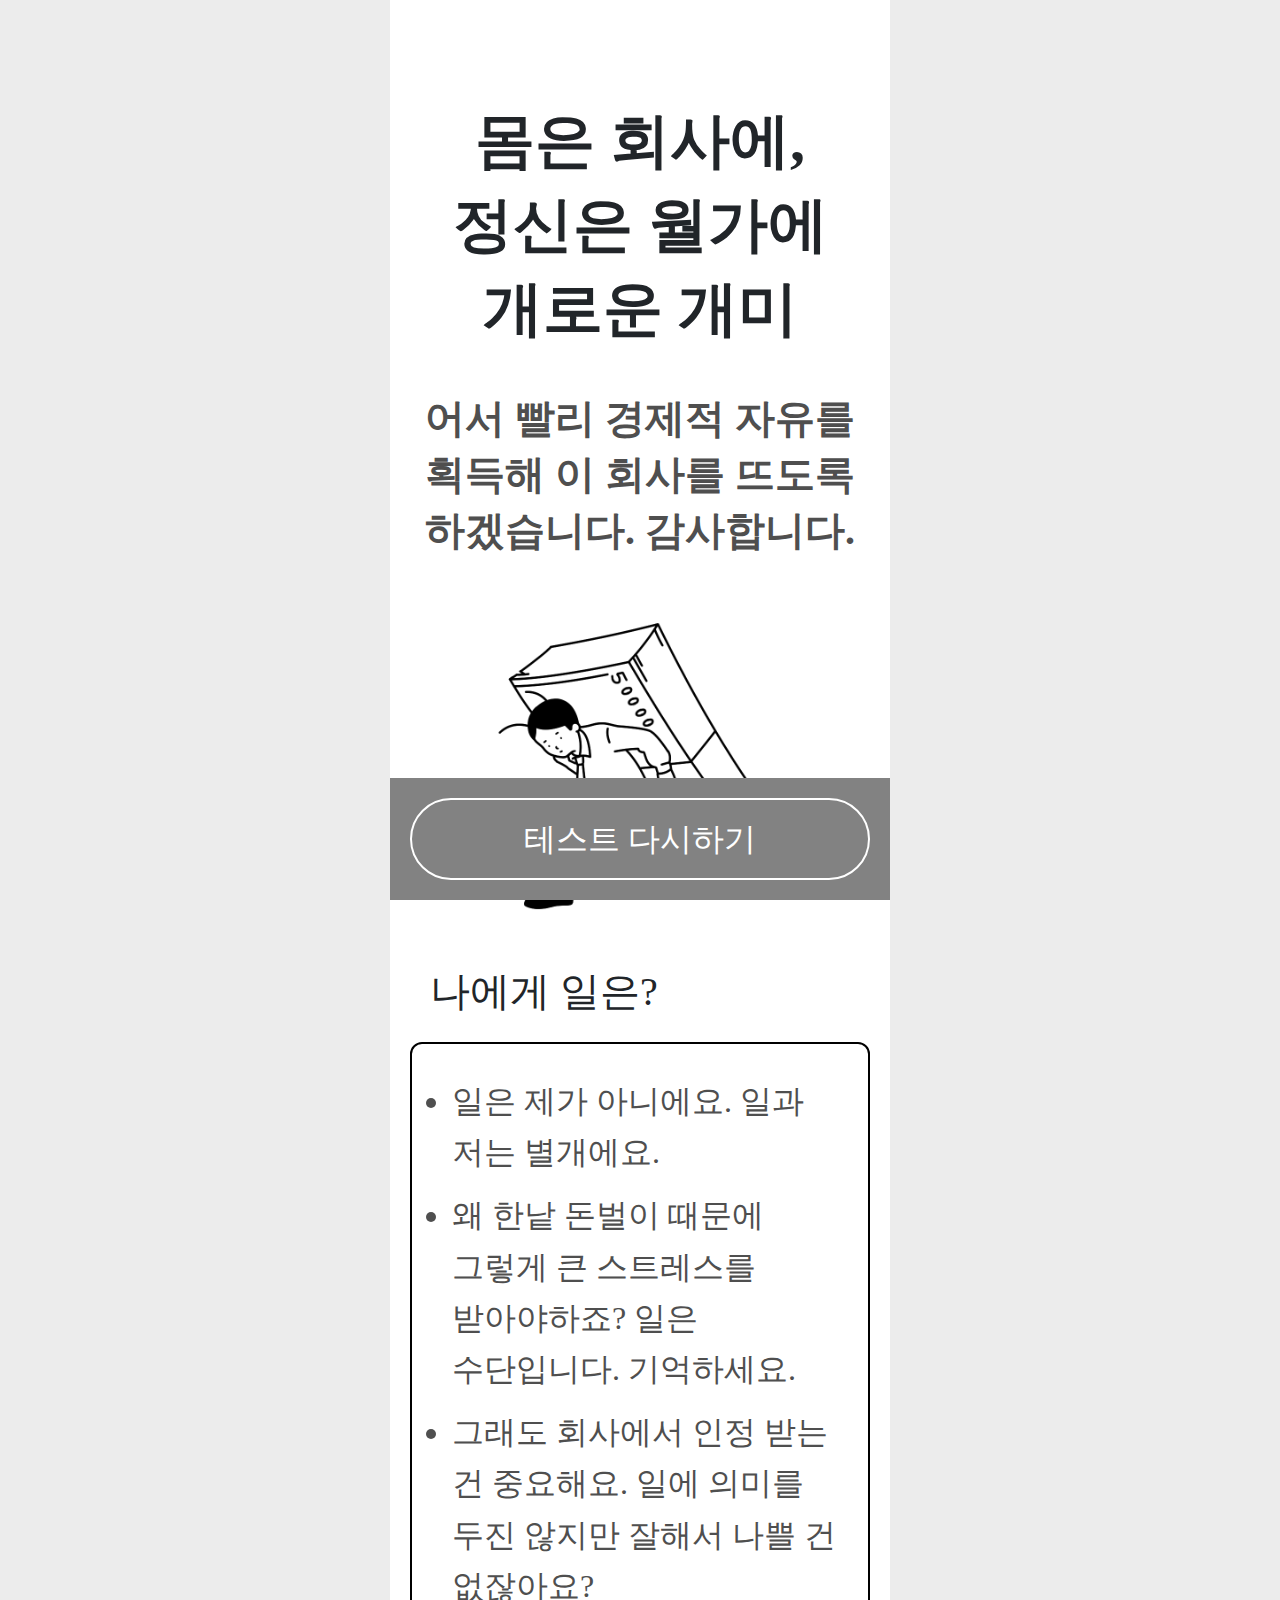
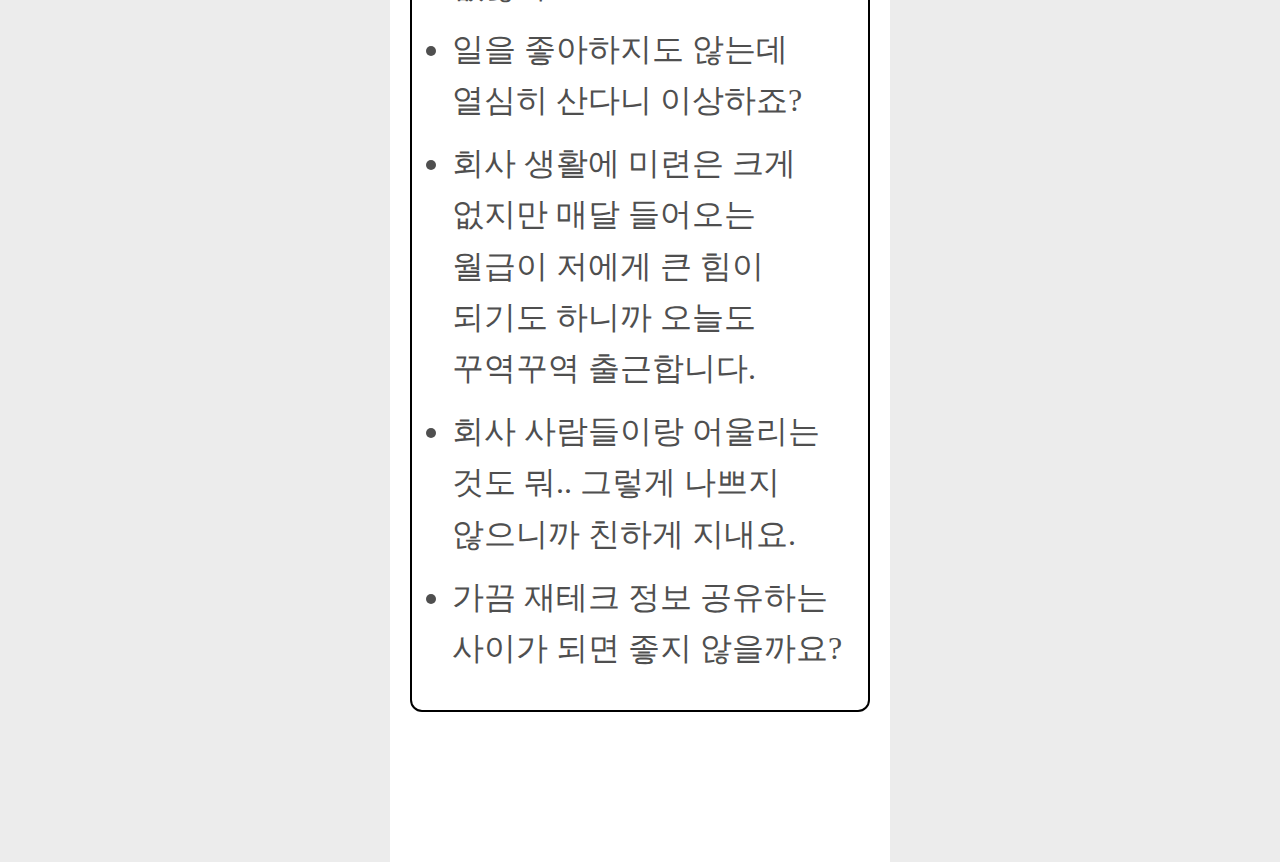
==== commit bb41934c: "change the font size #2" ====
--- a/result/type1.html
+++ b/result/type1.html
@@ -7097,12 +7097,14 @@
         <div class="title_inner">
           <div class="col-12 mb-3 text_center">
             <h1>
-              <p>몸은 회사에, 정신은 월가에 개로운<br />개미</p>
+              <p id="result_title">
+                몸은 회사에, <br />정신은 월가에 개로운 개미
+              </p>
             </h1>
           </div>
           <div class="col-12 text_center">
             <h2>
-              <p>
+              <p id="result_desc">
                 어서 빨리 경제적 자유를 획득해 이 회사를 뜨도록 하겠습니다.
                 감사합니다.
               </p>
@@ -7114,8 +7116,7 @@
       <div class="row image_row pt-4 pb-4">
         <div class="col-12">
           <img
-            alt="몸은 회사에, 정신은 월가에 개로운
-개미"
+            alt="몸은 회사에, 정신은 월가에 개로운 개미"
             src="../files/01.png"
           />
         </div>
--- a/files/base_test.css
+++ b/files/base_test.css
@@ -1,499 +1,1649 @@
-*, *::before, *::after { box-sizing: border-box; }
-
-html { font-family: sans-serif; line-height: 1.15; -webkit-text-size-adjust: 100%; -webkit-tap-highlight-color: rgba(0, 0, 0, 0); height: -webkit-fill-available; }
-
-header ul ul { list-style-type: none !important; }
-
-header ul { padding-inline-start: 0px; }
-
-body { margin: 0; font-family: 'Noto Sans KR', sans-serif; font-size: 1rem; font-weight: 400; line-height: 1.5; color: #212529; text-align: left; background-color: #fff; min-height: 100vh; min-height: -webkit-fill-available; display: flex; flex-direction: column; }
-
-input, select, textarea, button { font-family: inherit; }
-
-h1, h2, h3, h4, h5, h6, p { margin: 0; }
-
-img { max-width: 100%; display: block; }
-
-a:-webkit-any-link { text-decoration: none; color: inherit; }
-
-a { text-decoration: none; color: inherit; }
-
-.text_center { text-align: center; }
-
-.mw-500 { max-width: 500px; margin-left: auto; margin-right: auto; }
-
-#full_cover { width: 100%; max-width: 500px; margin-left: auto; margin-right: auto; flex: 1; display: -ms-flexbox; display: flex; -ms-flex-wrap: wrap; flex-wrap: wrap; flex-direction: column; overflow: hidden; }
-
-.full_inner { display: flex; flex-direction: column; }
-
-.full_inner.fit { flex: 1 1 auto; justify-content: center; }
-
-.container { width: 100%; margin-right: auto; margin-left: auto; }
-
-.row { display: -ms-flexbox; display: flex; -ms-flex-wrap: wrap; flex-wrap: wrap; }
-
-.col-1, .col-2, .col-3, .col-4, .col-5, .col-6, .col-7, .col-8, .col-9, .col-10, .col-11, .col-12, .col, .col-auto, .col-sm-1, .col-sm-2, .col-sm-3, .col-sm-4, .col-sm-5, .col-sm-6, .col-sm-7, .col-sm-8, .col-sm-9, .col-sm-10, .col-sm-11, .col-sm-12, .col-sm, .col-sm-auto, .col-md-1, .col-md-2, .col-md-3, .col-md-4, .col-md-5, .col-md-6, .col-md-7, .col-md-8, .col-md-9, .col-md-10, .col-md-11, .col-md-12, .col-md, .col-md-auto, .col-lg-1, .col-lg-2, .col-lg-3, .col-lg-4, .col-lg-5, .col-lg-6, .col-lg-7, .col-lg-8, .col-lg-9, .col-lg-10, .col-lg-11, .col-lg-12, .col-lg, .col-lg-auto, .col-xl-1, .col-xl-2, .col-xl-3, .col-xl-4, .col-xl-5, .col-xl-6, .col-xl-7, .col-xl-8, .col-xl-9, .col-xl-10, .col-xl-11, .col-xl-12, .col-xl, .col-xl-auto { position: relative; width: 100%; }
-
-.col { -ms-flex-preferred-size: 0; flex-basis: 0; -ms-flex-positive: 1; flex-grow: 1; max-width: 100%; }
-
-.col-auto { -ms-flex: 0 0 auto; flex: 0 0 auto; width: auto; max-width: 100%; }
-
-.col-1 { -ms-flex: 0 0 8.333333%; flex: 0 0 8.333333%; max-width: 8.333333%; }
-
-.col-2 { -ms-flex: 0 0 16.666667%; flex: 0 0 16.666667%; max-width: 16.666667%; }
-
-.col-3 { -ms-flex: 0 0 25%; flex: 0 0 25%; max-width: 25%; }
-
-.col-4 { -ms-flex: 0 0 33.333333%; flex: 0 0 33.333333%; max-width: 33.333333%; }
-
-.col-5 { -ms-flex: 0 0 41.666667%; flex: 0 0 41.666667%; max-width: 41.666667%; }
-
-.col-6 { -ms-flex: 0 0 50%; flex: 0 0 50%; max-width: 50%; }
-
-.col-7 { -ms-flex: 0 0 58.333333%; flex: 0 0 58.333333%; max-width: 58.333333%; }
-
-.col-8 { -ms-flex: 0 0 66.666667%; flex: 0 0 66.666667%; max-width: 66.666667%; }
-
-.col-9 { -ms-flex: 0 0 75%; flex: 0 0 75%; max-width: 75%; }
-
-.col-10 { -ms-flex: 0 0 83.333333%; flex: 0 0 83.333333%; max-width: 83.333333%; }
-
-.col-11 { -ms-flex: 0 0 91.666667%; flex: 0 0 91.666667%; max-width: 91.666667%; }
-
-.col-12 { -ms-flex: 0 0 100%; flex: 0 0 100%; max-width: 100%; }
-
-.p-15 { padding-left: 15px; padding-right: 15px; }
-
-.m-15 { margin-left: 15px; margin-right: 15px; }
-
-.m-full-15 { margin-left: -15px; margin-right: -15px; }
-
-.mt-auto { margin-top: auto; }
-
-.mb-auto { margin-bottom: auto; }
-
-.m-0 { margin: 0 !important; }
-
-.mt-0, .my-0 { margin-top: 0 !important; }
-
-.mr-0, .mx-0 { margin-right: 0 !important; }
-
-.mb-0, .my-0 { margin-bottom: 0 !important; }
-
-.ml-0, .mx-0 { margin-left: 0 !important; }
-
-.m-1 { margin: 0.25rem !important; }
-
-.mt-1, .my-1 { margin-top: 0.25rem !important; }
-
-.mr-1, .mx-1 { margin-right: 0.25rem !important; }
-
-.mb-1, .my-1 { margin-bottom: 0.25rem !important; }
-
-.ml-1, .mx-1 { margin-left: 0.25rem !important; }
-
-.m-2 { margin: 0.5rem !important; }
-
-.mt-2, .my-2 { margin-top: 0.5rem !important; }
-
-.mr-2, .mx-2 { margin-right: 0.5rem !important; }
-
-.mb-2, .my-2 { margin-bottom: 0.5rem !important; }
-
-.ml-2, .mx-2 { margin-left: 0.5rem !important; }
-
-.m-3 { margin: 1rem !important; }
-
-.mt-3, .my-3 { margin-top: 1rem !important; }
-
-.mr-3, .mx-3 { margin-right: 1rem !important; }
-
-.mb-3, .my-3 { margin-bottom: 1rem !important; }
-
-.ml-3, .mx-3 { margin-left: 1rem !important; }
-
-.m-4 { margin: 1.5rem !important; }
-
-.mt-4, .my-4 { margin-top: 1.5rem !important; }
-
-.mr-4, .mx-4 { margin-right: 1.5rem !important; }
-
-.mb-4, .my-4 { margin-bottom: 1.5rem !important; }
-
-.ml-4, .mx-4 { margin-left: 1.5rem !important; }
-
-.m-5 { margin: 3rem !important; }
-
-.mt-5, .my-5 { margin-top: 3rem !important; }
-
-.mr-5, .mx-5 { margin-right: 3rem !important; }
-
-.mb-5, .my-5 { margin-bottom: 3rem !important; }
-
-.ml-5, .mx-5 { margin-left: 3rem !important; }
-
-.p-0 { padding: 0 !important; }
-
-.pt-0, .py-0 { padding-top: 0 !important; }
-
-.pr-0, .px-0 { padding-right: 0 !important; }
-
-.pb-0, .py-0 { padding-bottom: 0 !important; }
-
-.pl-0, .px-0 { padding-left: 0 !important; }
-
-.p-1 { padding: 0.25rem !important; }
-
-.pt-1, .py-1 { padding-top: 0.25rem !important; }
-
-.pr-1, .px-1 { padding-right: 0.25rem !important; }
-
-.pb-1, .py-1 { padding-bottom: 0.25rem !important; }
-
-.pl-1, .px-1 { padding-left: 0.25rem !important; }
-
-.p-2 { padding: 0.5rem !important; }
-
-.pt-2, .py-2 { padding-top: 0.5rem !important; }
-
-.pr-2, .px-2 { padding-right: 0.5rem !important; }
-
-.pb-2, .py-2 { padding-bottom: 0.5rem !important; }
-
-.pl-2, .px-2 { padding-left: 0.5rem !important; }
-
-.p-3 { padding: 1rem !important; }
-
-.pt-3, .py-3 { padding-top: 1rem !important; }
-
-.pr-3, .px-3 { padding-right: 1rem !important; }
-
-.pb-3, .py-3 { padding-bottom: 1rem !important; }
-
-.pl-3, .px-3 { padding-left: 1rem !important; }
-
-.p-4 { padding: 1.5rem !important; }
-
-.pt-4, .py-4 { padding-top: 1.5rem !important; }
-
-.pr-4, .px-4 { padding-right: 1.5rem !important; }
-
-.pb-4, .py-4 { padding-bottom: 1.5rem !important; }
-
-.pl-4, .px-4 { padding-left: 1.5rem !important; }
-
-.p-5 { padding: 3rem !important; }
-
-.pt-5, .py-5 { padding-top: 3rem !important; }
-
-.pr-5, .px-5 { padding-right: 3rem !important; }
-
-.pb-5, .py-5 { padding-bottom: 3rem !important; }
-
-.pl-5, .px-5 { padding-left: 3rem !important; }
-
-.btn { display: inline-block; font-weight: 400; color: #212529; text-align: center; vertical-align: middle; cursor: pointer; -webkit-user-select: none; -moz-user-select: none; -ms-user-select: none; user-select: none; background-color: transparent; border: 1px solid transparent; padding: 0.375rem 0.75rem; font-size: 1rem; line-height: 1.5; border-radius: 0.25rem; transition: color 0.15s ease-in-out, background-color 0.15s ease-in-out, border-color 0.15s ease-in-out, box-shadow 0.15s ease-in-out; }
-
-@media (prefers-reduced-motion: reduce) { .btn { transition: none; } }
-
-.btn:hover { color: #212529; text-decoration: none; }
-
-.btn:focus, .btn.focus { outline: 0; }
-
-.btn.disabled, .btn:disabled { opacity: 0.65; }
-
-a.btn.disabled, fieldset:disabled a.btn { pointer-events: none; }
-
-a.btn { box-sizing: border-box; }
-
-.btn-lg, .btn-group-lg > .btn { padding: 0.5rem 1rem; font-size: 1.25rem; line-height: 1.5; border-radius: 0.3rem; }
-
-.btn-sm, .btn-group-sm > .btn { padding: 0.25rem 0.5rem; font-size: 0.875rem; line-height: 1.5; border-radius: 0.2rem; }
-
-.btn-block { display: block; width: 100%; }
-
-.btn-block + .btn-block { margin-top: 0.5rem; }
-
-input.btn-block[type="submit"], input.btn-block[type="reset"], input.btn-block[type="button"] { width: 100%; }
-
-.btn-secondary { color: #888888 !important; background-color: #ececec; border-color: #ececec; }
-
-.font-weight-light { font-weight: 300 !important; }
-
-.font-weight-lighter { font-weight: lighter !important; }
-
-.font-weight-normal { font-weight: 400 !important; }
-
-.font-weight-bold { font-weight: 700 !important; }
-
-.font-weight-bolder { font-weight: bolder !important; }
-
-.font-italic { font-style: italic !important; }
-
-.text-white { color: #fff !important; }
-
-.badge { display: inline-block; padding: 0.25em 0.4em; font-size: 75%; font-weight: 700; line-height: 1; text-align: center; white-space: nowrap; vertical-align: baseline; border-radius: 0.25rem; transition: color 0.15s ease-in-out, background-color 0.15s ease-in-out, border-color 0.15s ease-in-out, box-shadow 0.15s ease-in-out; }
-
-.bg-white { background-color: white; }
-
-.form-control { display: block; width: 100%; height: calc(1.5em + 0.75rem + 2px); padding: 0.375rem 0.75rem; font-size: 1rem; font-weight: 400; line-height: 1.5; color: #495057; background-color: #fff; background-clip: padding-box; border: 1px solid #ced4da; border-radius: 0.25rem; transition: border-color 0.15s ease-in-out, box-shadow 0.15s ease-in-out; }
-
-@media (prefers-reduced-motion: reduce) { .form-control { transition: none; } }
-
-.form-control::-ms-expand { background-color: transparent; border: 0; }
-
-.form-control:-moz-focusring { color: transparent; text-shadow: 0 0 0 #495057; }
-
-.form-control:focus { color: #495057; background-color: #fff; border-color: #80bdff; outline: 0; box-shadow: 0 0 0 0.2rem rgba(0, 123, 255, 0.25); }
-
-.form-control::-webkit-input-placeholder { color: #6c757d; opacity: 1; }
-
-.form-control::-moz-placeholder { color: #6c757d; opacity: 1; }
-
-.form-control:-ms-input-placeholder { color: #6c757d; opacity: 1; }
-
-.form-control::-ms-input-placeholder { color: #6c757d; opacity: 1; }
-
-.form-control::placeholder { color: #6c757d; opacity: 1; }
-
-.form-control:disabled, .form-control[readonly] { background-color: #e9ecef; opacity: 1; }
-
-select.form-control:focus::-ms-value { color: #495057; background-color: #fff; }
-
-.form-control-file, .form-control-range { display: block; width: 100%; }
-
-.col-form-label { padding-top: calc(0.375rem + 1px); padding-bottom: calc(0.375rem + 1px); margin-bottom: 0; font-size: inherit; line-height: 1.5; }
-
-.col-form-label-lg { padding-top: calc(0.5rem + 1px); padding-bottom: calc(0.5rem + 1px); font-size: 1.25rem; line-height: 1.5; }
-
-.col-form-label-sm { padding-top: calc(0.25rem + 1px); padding-bottom: calc(0.25rem + 1px); font-size: 0.875rem; line-height: 1.5; }
-
-.form-control-plaintext { display: block; width: 100%; padding: 0.375rem 0; margin-bottom: 0; font-size: 1rem; line-height: 1.5; color: #212529; background-color: transparent; border: solid transparent; border-width: 1px 0; }
-
-.form-control-plaintext.form-control-sm, .form-control-plaintext.form-control-lg { padding-right: 0; padding-left: 0; }
-
-.form-control-sm { height: calc(1.5em + 0.5rem + 2px); padding: 0.25rem 0.5rem; font-size: 0.875rem; line-height: 1.5; border-radius: 0.2rem; }
-
-.form-control-lg { height: calc(1.5em + 1rem + 2px); padding: 0.5rem 1rem; font-size: 1.25rem; line-height: 1.5; border-radius: 0.3rem; }
-
-select.form-control[size], select.form-control[multiple] { height: auto; }
-
-textarea.form-control { height: auto; }
-
-.form-group { margin-bottom: 1rem; }
-
-.form-text { display: block; margin-top: 0.25rem; }
-
-.form-row { display: -ms-flexbox; display: flex; -ms-flex-wrap: wrap; flex-wrap: wrap; margin-right: -5px; margin-left: -5px; }
-
-.form-row > .col, .form-row > [class*="col-"] { padding-right: 5px; padding-left: 5px; }
-
-.form-check { position: relative; display: block; padding-left: 1.25rem; }
-
-.form-check-input { position: absolute; margin-top: 0.3rem; margin-left: -1.25rem; }
-
-.form-check-input[disabled] ~ .form-check-label, .form-check-input:disabled ~ .form-check-label { color: #6c757d; }
-
-.form-check-label { margin-bottom: 0; }
-
-.form-check-inline { display: -ms-inline-flexbox; display: inline-flex; -ms-flex-align: center; align-items: center; padding-left: 0; margin-right: 0.75rem; }
-
-.form-check-inline .form-check-input { position: static; margin-top: 0; margin-right: 0.3125rem; margin-left: 0; }
-
-.input-group { position: relative; display: -ms-flexbox; display: flex; -ms-flex-wrap: wrap; flex-wrap: wrap; -ms-flex-align: stretch; align-items: stretch; width: 100%; }
-
-.input-group > .form-control, .input-group > .form-control-plaintext, .input-group > .custom-select, .input-group > .custom-file { position: relative; -ms-flex: 1 1 0%; flex: 1 1 0%; min-width: 0; margin-bottom: 0; }
-
-.input-group > .form-control + .form-control, .input-group > .form-control + .custom-select, .input-group > .form-control + .custom-file, .input-group > .form-control-plaintext + .form-control, .input-group > .form-control-plaintext + .custom-select, .input-group > .form-control-plaintext + .custom-file, .input-group > .custom-select + .form-control, .input-group > .custom-select + .custom-select, .input-group > .custom-select + .custom-file, .input-group > .custom-file + .form-control, .input-group > .custom-file + .custom-select, .input-group > .custom-file + .custom-file { margin-left: -1px; }
-
-.input-group > .form-control:focus, .input-group > .custom-select:focus, .input-group > .custom-file .custom-file-input:focus ~ .custom-file-label { z-index: 3; }
-
-.input-group > .custom-file .custom-file-input:focus { z-index: 4; }
-
-.input-group > .form-control:not(:last-child), .input-group > .custom-select:not(:last-child) { border-top-right-radius: 0; border-bottom-right-radius: 0; }
-
-.input-group > .form-control:not(:first-child), .input-group > .custom-select:not(:first-child) { border-top-left-radius: 0; border-bottom-left-radius: 0; }
-
-.input-group > .custom-file { display: -ms-flexbox; display: flex; -ms-flex-align: center; align-items: center; }
-
-.input-group > .custom-file:not(:last-child) .custom-file-label, .input-group > .custom-file:not(:last-child) .custom-file-label::after { border-top-right-radius: 0; border-bottom-right-radius: 0; }
-
-.input-group > .custom-file:not(:first-child) .custom-file-label { border-top-left-radius: 0; border-bottom-left-radius: 0; }
-
-.input-group-prepend, .input-group-append { display: -ms-flexbox; display: flex; }
-
-.input-group-prepend .btn, .input-group-append .btn { position: relative; z-index: 2; }
-
-.input-group-prepend .btn:focus, .input-group-append .btn:focus { z-index: 3; }
-
-.input-group-prepend .btn + .btn, .input-group-prepend .btn + .input-group-text, .input-group-prepend .input-group-text + .input-group-text, .input-group-prepend .input-group-text + .btn, .input-group-append .btn + .btn, .input-group-append .btn + .input-group-text, .input-group-append .input-group-text + .input-group-text, .input-group-append .input-group-text + .btn { margin-left: -1px; }
-
-.input-group-prepend { margin-right: -1px; }
-
-.input-group-append { margin-left: -1px; }
-
-.input-group-text { display: -ms-flexbox; display: flex; -ms-flex-align: center; align-items: center; padding: 0.375rem 0.75rem; margin-bottom: 0; font-size: 1rem; font-weight: 400; line-height: 1.5; color: #495057; text-align: center; white-space: nowrap; background-color: #e9ecef; border: 1px solid #ced4da; border-radius: 0.25rem; }
-
-.input-group-text input[type="radio"], .input-group-text input[type="checkbox"] { margin-top: 0; }
-
-.input-group-lg > .form-control:not(textarea), .input-group-lg > .custom-select { height: calc(1.5em + 1rem + 2px); }
-
-.input-group-lg > .form-control, .input-group-lg > .custom-select, .input-group-lg > .input-group-prepend > .input-group-text, .input-group-lg > .input-group-append > .input-group-text, .input-group-lg > .input-group-prepend > .btn, .input-group-lg > .input-group-append > .btn { padding: 0.5rem 1rem; font-size: 1.25rem; line-height: 1.5; border-radius: 0.3rem; }
-
-.input-group-sm > .form-control:not(textarea), .input-group-sm > .custom-select { height: calc(1.5em + 0.5rem + 2px); }
-
-.input-group-sm > .form-control, .input-group-sm > .custom-select, .input-group-sm > .input-group-prepend > .input-group-text, .input-group-sm > .input-group-append > .input-group-text, .input-group-sm > .input-group-prepend > .btn, .input-group-sm > .input-group-append > .btn { padding: 0.25rem 0.5rem; font-size: 0.875rem; line-height: 1.5; border-radius: 0.2rem; }
-
-.input-group-lg > .custom-select, .input-group-sm > .custom-select { padding-right: 1.75rem; }
-
-.input-group > .input-group-prepend > .btn, .input-group > .input-group-prepend > .input-group-text, .input-group > .input-group-append:not(:last-child) > .btn, .input-group > .input-group-append:not(:last-child) > .input-group-text, .input-group > .input-group-append:last-child > .btn:not(:last-child):not(.dropdown-toggle), .input-group > .input-group-append:last-child > .input-group-text:not(:last-child) { border-top-right-radius: 0; border-bottom-right-radius: 0; }
-
-.input-group > .input-group-append > .btn, .input-group > .input-group-append > .input-group-text, .input-group > .input-group-prepend:not(:first-child) > .btn, .input-group > .input-group-prepend:not(:first-child) > .input-group-text, .input-group > .input-group-prepend:first-child > .btn:not(:first-child), .input-group > .input-group-prepend:first-child > .input-group-text:not(:first-child) { border-top-left-radius: 0; border-bottom-left-radius: 0; }
-
-.custom-control { position: relative; display: block; min-height: 1.5rem; padding-left: 1.5rem; }
-
-.custom-control-inline { display: -ms-inline-flexbox; display: inline-flex; margin-right: 1rem; }
-
-.custom-control-input { position: absolute; left: 0; z-index: -1; width: 1rem; height: 1.25rem; opacity: 0; }
-
-.custom-control-input:checked ~ .custom-control-label::before { color: #fff; border-color: #007bff; background-color: #007bff; }
-
-.custom-control-input:focus ~ .custom-control-label::before { box-shadow: 0 0 0 0.2rem rgba(0, 123, 255, 0.25); }
-
-.custom-control-input:focus:not(:checked) ~ .custom-control-label::before { border-color: #80bdff; }
-
-.custom-control-input:not(:disabled):active ~ .custom-control-label::before { color: #fff; background-color: #b3d7ff; border-color: #b3d7ff; }
-
-.custom-control-input[disabled] ~ .custom-control-label, .custom-control-input:disabled ~ .custom-control-label { color: #6c757d; }
-
-.custom-control-input[disabled] ~ .custom-control-label::before, .custom-control-input:disabled ~ .custom-control-label::before { background-color: #e9ecef; }
-
-.custom-control-label { position: relative; margin-bottom: 0; vertical-align: top; }
-
-.custom-control-label::before { position: absolute; top: 0.25rem; left: -1.5rem; display: block; width: 1rem; height: 1rem; pointer-events: none; content: ""; background-color: #fff; border: #adb5bd solid 1px; }
-
-.custom-control-label::after { position: absolute; top: 0.25rem; left: -1.5rem; display: block; width: 1rem; height: 1rem; content: ""; background: no-repeat 50% / 50% 50%; }
-
-.custom-checkbox .custom-control-label::before { border-radius: 0.25rem; }
-
-.custom-checkbox .custom-control-input:checked ~ .custom-control-label::after { background-image: url("data:image/svg+xml,%3csvg xmlns='http://www.w3.org/2000/svg' width='8' height='8' viewBox='0 0 8 8'%3e%3cpath fill='%23fff' d='M6.564.75l-3.59 3.612-1.538-1.55L0 4.26l2.974 2.99L8 2.193z'/%3e%3c/svg%3e"); }
-
-.custom-checkbox .custom-control-input:indeterminate ~ .custom-control-label::before { border-color: #007bff; background-color: #007bff; }
-
-.custom-checkbox .custom-control-input:indeterminate ~ .custom-control-label::after { background-image: url("data:image/svg+xml,%3csvg xmlns='http://www.w3.org/2000/svg' width='4' height='4' viewBox='0 0 4 4'%3e%3cpath stroke='%23fff' d='M0 2h4'/%3e%3c/svg%3e"); }
-
-.custom-checkbox .custom-control-input:disabled:checked ~ .custom-control-label::before { background-color: rgba(0, 123, 255, 0.5); }
-
-.custom-checkbox .custom-control-input:disabled:indeterminate ~ .custom-control-label::before { background-color: rgba(0, 123, 255, 0.5); }
-
-.custom-radio .custom-control-label::before { border-radius: 50%; }
-
-.custom-radio .custom-control-input:checked ~ .custom-control-label::after { background-image: url("data:image/svg+xml,%3csvg xmlns='http://www.w3.org/2000/svg' width='12' height='12' viewBox='-4 -4 8 8'%3e%3ccircle r='3' fill='%23fff'/%3e%3c/svg%3e"); }
-
-.custom-radio .custom-control-input:disabled:checked ~ .custom-control-label::before { background-color: rgba(0, 123, 255, 0.5); }
-
-.custom-switch { padding-left: 2.25rem; }
-
-.custom-switch .custom-control-label::before { left: -2.25rem; width: 1.75rem; pointer-events: all; border-radius: 0.5rem; }
-
-.custom-switch .custom-control-label::after { top: calc(0.25rem + 2px); left: calc(-2.25rem + 2px); width: calc(1rem - 4px); height: calc(1rem - 4px); background-color: #adb5bd; border-radius: 0.5rem; transition: background-color 0.15s ease-in-out, border-color 0.15s ease-in-out, box-shadow 0.15s ease-in-out, -webkit-transform 0.15s ease-in-out; transition: transform 0.15s ease-in-out, background-color 0.15s ease-in-out, border-color 0.15s ease-in-out, box-shadow 0.15s ease-in-out; transition: transform 0.15s ease-in-out, background-color 0.15s ease-in-out, border-color 0.15s ease-in-out, box-shadow 0.15s ease-in-out, -webkit-transform 0.15s ease-in-out; }
-
-@media (prefers-reduced-motion: reduce) { .custom-switch .custom-control-label::after { transition: none; } }
-
-.custom-switch .custom-control-input:checked ~ .custom-control-label::after { background-color: #fff; -webkit-transform: translateX(0.75rem); transform: translateX(0.75rem); }
-
-.custom-switch .custom-control-input:disabled:checked ~ .custom-control-label::before { background-color: rgba(0, 123, 255, 0.5); }
-
-.custom-select { display: inline-block; width: 100%; height: calc(1.5em + 0.75rem + 2px); padding: 0.375rem 1.75rem 0.375rem 0.75rem; font-size: 1rem; font-weight: 400; line-height: 1.5; color: #495057; vertical-align: middle; background: #fff url("data:image/svg+xml,%3csvg xmlns='http://www.w3.org/2000/svg' width='4' height='5' viewBox='0 0 4 5'%3e%3cpath fill='%23343a40' d='M2 0L0 2h4zm0 5L0 3h4z'/%3e%3c/svg%3e") no-repeat right 0.75rem center/8px 10px; border: 1px solid #ced4da; border-radius: 0.25rem; -webkit-appearance: none; -moz-appearance: none; appearance: none; }
-
-.custom-select:focus { border-color: #80bdff; outline: 0; box-shadow: 0 0 0 0.2rem rgba(0, 123, 255, 0.25); }
-
-.custom-select:focus::-ms-value { color: #495057; background-color: #fff; }
-
-.custom-select[multiple], .custom-select[size]:not([size="1"]) { height: auto; padding-right: 0.75rem; background-image: none; }
-
-.custom-select:disabled { color: #6c757d; background-color: #e9ecef; }
-
-.custom-select::-ms-expand { display: none; }
-
-.custom-select:-moz-focusring { color: transparent; text-shadow: 0 0 0 #495057; }
-
-.custom-select-sm { height: calc(1.5em + 0.5rem + 2px); padding-top: 0.25rem; padding-bottom: 0.25rem; padding-left: 0.5rem; font-size: 0.875rem; }
-
-.custom-select-lg { height: calc(1.5em + 1rem + 2px); padding-top: 0.5rem; padding-bottom: 0.5rem; padding-left: 1rem; font-size: 1.25rem; }
-
-.custom-file { position: relative; display: inline-block; width: 100%; height: calc(1.5em + 0.75rem + 2px); margin-bottom: 0; }
-
-.custom-file-input { position: relative; z-index: 2; width: 100%; height: calc(1.5em + 0.75rem + 2px); margin: 0; opacity: 0; }
-
-.custom-file-input:focus ~ .custom-file-label { border-color: #80bdff; box-shadow: 0 0 0 0.2rem rgba(0, 123, 255, 0.25); }
-
-.custom-file-input[disabled] ~ .custom-file-label, .custom-file-input:disabled ~ .custom-file-label { background-color: #e9ecef; }
-
-.custom-file-input:lang(en) ~ .custom-file-label::after { content: "Browse"; }
-
-.custom-file-input ~ .custom-file-label[data-browse]::after { content: attr(data-browse); }
-
-.custom-file-label { position: absolute; top: 0; right: 0; left: 0; z-index: 1; height: calc(1.5em + 0.75rem + 2px); padding: 0.375rem 0.75rem; font-weight: 400; line-height: 1.5; color: #495057; background-color: #fff; border: 1px solid #ced4da; border-radius: 0.25rem; }
-
-.custom-file-label::after { position: absolute; top: 0; right: 0; bottom: 0; z-index: 3; display: block; height: calc(1.5em + 0.75rem); padding: 0.375rem 0.75rem; line-height: 1.5; color: #495057; content: "Browse"; background-color: #e9ecef; border-left: inherit; border-radius: 0 0.25rem 0.25rem 0; }
-
-.custom-range { width: 100%; height: 1.4rem; padding: 0; background-color: transparent; -webkit-appearance: none; -moz-appearance: none; appearance: none; }
-
-.custom-range:focus { outline: none; }
-
-.custom-range:focus::-webkit-slider-thumb { box-shadow: 0 0 0 1px #fff, 0 0 0 0.2rem rgba(0, 123, 255, 0.25); }
-
-.custom-range:focus::-moz-range-thumb { box-shadow: 0 0 0 1px #fff, 0 0 0 0.2rem rgba(0, 123, 255, 0.25); }
-
-.custom-range:focus::-ms-thumb { box-shadow: 0 0 0 1px #fff, 0 0 0 0.2rem rgba(0, 123, 255, 0.25); }
-
-.custom-range::-moz-focus-outer { border: 0; }
-
-.custom-range::-webkit-slider-thumb { width: 1rem; height: 1rem; margin-top: -0.25rem; background-color: #007bff; border: 0; border-radius: 1rem; -webkit-transition: background-color 0.15s ease-in-out, border-color 0.15s ease-in-out, box-shadow 0.15s ease-in-out; transition: background-color 0.15s ease-in-out, border-color 0.15s ease-in-out, box-shadow 0.15s ease-in-out; -webkit-appearance: none; appearance: none; }
-
-@media (prefers-reduced-motion: reduce) { .custom-range::-webkit-slider-thumb { -webkit-transition: none; transition: none; } }
-
-.custom-range::-webkit-slider-thumb:active { background-color: #b3d7ff; }
-
-.custom-range::-webkit-slider-runnable-track { width: 100%; height: 0.5rem; color: transparent; cursor: pointer; background-color: #dee2e6; border-color: transparent; border-radius: 1rem; }
-
-.custom-range::-moz-range-thumb { width: 1rem; height: 1rem; background-color: #007bff; border: 0; border-radius: 1rem; -moz-transition: background-color 0.15s ease-in-out, border-color 0.15s ease-in-out, box-shadow 0.15s ease-in-out; transition: background-color 0.15s ease-in-out, border-color 0.15s ease-in-out, box-shadow 0.15s ease-in-out; -moz-appearance: none; appearance: none; }
-
-@media (prefers-reduced-motion: reduce) { .custom-range::-moz-range-thumb { -moz-transition: none; transition: none; } }
-
-.custom-range::-moz-range-thumb:active { background-color: #b3d7ff; }
-
-.custom-range::-moz-range-track { width: 100%; height: 0.5rem; color: transparent; cursor: pointer; background-color: #dee2e6; border-color: transparent; border-radius: 1rem; }
-
-.custom-range::-ms-thumb { width: 1rem; height: 1rem; margin-top: 0; margin-right: 0.2rem; margin-left: 0.2rem; background-color: #007bff; border: 0; border-radius: 1rem; -ms-transition: background-color 0.15s ease-in-out, border-color 0.15s ease-in-out, box-shadow 0.15s ease-in-out; transition: background-color 0.15s ease-in-out, border-color 0.15s ease-in-out, box-shadow 0.15s ease-in-out; appearance: none; }
-
-@media (prefers-reduced-motion: reduce) { .custom-range::-ms-thumb { -ms-transition: none; transition: none; } }
-
-.custom-range::-ms-thumb:active { background-color: #b3d7ff; }
-
-.custom-range::-ms-track { width: 100%; height: 0.5rem; color: transparent; cursor: pointer; background-color: transparent; border-color: transparent; border-width: 0.5rem; }
-
-.custom-range::-ms-fill-lower { background-color: #dee2e6; border-radius: 1rem; }
-
-.custom-range::-ms-fill-upper { margin-right: 15px; background-color: #dee2e6; border-radius: 1rem; }
-
-.custom-range:disabled::-webkit-slider-thumb { background-color: #adb5bd; }
-
-.custom-range:disabled::-webkit-slider-runnable-track { cursor: default; }
-
-.custom-range:disabled::-moz-range-thumb { background-color: #adb5bd; }
-
-.custom-range:disabled::-moz-range-track { cursor: default; }
-
-.custom-range:disabled::-ms-thumb { background-color: #adb5bd; }
-
-.custom-control-label::before, .custom-file-label, .custom-select { transition: background-color 0.15s ease-in-out, border-color 0.15s ease-in-out, box-shadow 0.15s ease-in-out; }
-
-@media (prefers-reduced-motion: reduce) { .custom-control-label::before, .custom-file-label, .custom-select { transition: none; } }
-
-.nav { display: -ms-flexbox; display: flex; -ms-flex-wrap: wrap; flex-wrap: wrap; padding-left: 0; margin-bottom: 0; list-style: none; }
-
-.ml-auto { margin-left: auto; }
-
-.mr-auto { margin-right: auto; }
+*,
+*::before,
+*::after {
+  box-sizing: border-box;
+}
+
+html {
+  font-family: sans-serif;
+  line-height: 1.15;
+  -webkit-text-size-adjust: 100%;
+  -webkit-tap-highlight-color: rgba(0, 0, 0, 0);
+  height: -webkit-fill-available;
+  font-size: 16px;
+}
+
+@media only screen and (min-width: 1080px) {
+  html {
+    font-size: 40px;
+  }
+}
+
+header ul ul {
+  list-style-type: none !important;
+}
+
+header ul {
+  padding-inline-start: 0px;
+}
+
+body {
+  margin: 0;
+  font-family: "Noto Sans KR", sans-serif;
+  font-size: 1rem;
+  font-weight: 400;
+  line-height: 1.5;
+  color: #212529;
+  text-align: left;
+  background-color: #fff;
+  min-height: 100vh;
+  min-height: -webkit-fill-available;
+  display: flex;
+  flex-direction: column;
+}
+
+input,
+select,
+textarea,
+button {
+  font-family: inherit;
+}
+
+h1,
+h2,
+h3,
+h4,
+h5,
+h6,
+p {
+  margin: 0;
+}
+
+img {
+  max-width: 100%;
+  display: block;
+}
+
+a:-webkit-any-link {
+  text-decoration: none;
+  color: inherit;
+}
+
+a {
+  text-decoration: none;
+  color: inherit;
+}
+
+.text_center {
+  text-align: center;
+}
+
+.mw-500 {
+  max-width: 500px;
+  margin-left: auto;
+  margin-right: auto;
+}
+
+#full_cover {
+  width: 100%;
+  margin-left: auto;
+  margin-right: auto;
+  flex: 1;
+  display: -ms-flexbox;
+  display: flex;
+  -ms-flex-wrap: wrap;
+  flex-wrap: wrap;
+  flex-direction: column;
+  overflow: hidden;
+}
+
+.full_inner {
+  display: flex;
+  flex-direction: column;
+}
+
+.full_inner.fit {
+  flex: 1 1 auto;
+  justify-content: center;
+}
+
+.container {
+  width: 100%;
+  margin-right: auto;
+  margin-left: auto;
+}
+
+.row {
+  display: -ms-flexbox;
+  display: flex;
+  -ms-flex-wrap: wrap;
+  flex-wrap: wrap;
+}
+
+.col-1,
+.col-2,
+.col-3,
+.col-4,
+.col-5,
+.col-6,
+.col-7,
+.col-8,
+.col-9,
+.col-10,
+.col-11,
+.col-12,
+.col,
+.col-auto,
+.col-sm-1,
+.col-sm-2,
+.col-sm-3,
+.col-sm-4,
+.col-sm-5,
+.col-sm-6,
+.col-sm-7,
+.col-sm-8,
+.col-sm-9,
+.col-sm-10,
+.col-sm-11,
+.col-sm-12,
+.col-sm,
+.col-sm-auto,
+.col-md-1,
+.col-md-2,
+.col-md-3,
+.col-md-4,
+.col-md-5,
+.col-md-6,
+.col-md-7,
+.col-md-8,
+.col-md-9,
+.col-md-10,
+.col-md-11,
+.col-md-12,
+.col-md,
+.col-md-auto,
+.col-lg-1,
+.col-lg-2,
+.col-lg-3,
+.col-lg-4,
+.col-lg-5,
+.col-lg-6,
+.col-lg-7,
+.col-lg-8,
+.col-lg-9,
+.col-lg-10,
+.col-lg-11,
+.col-lg-12,
+.col-lg,
+.col-lg-auto,
+.col-xl-1,
+.col-xl-2,
+.col-xl-3,
+.col-xl-4,
+.col-xl-5,
+.col-xl-6,
+.col-xl-7,
+.col-xl-8,
+.col-xl-9,
+.col-xl-10,
+.col-xl-11,
+.col-xl-12,
+.col-xl,
+.col-xl-auto {
+  position: relative;
+  width: 100%;
+}
+
+.col {
+  -ms-flex-preferred-size: 0;
+  flex-basis: 0;
+  -ms-flex-positive: 1;
+  flex-grow: 1;
+  max-width: 100%;
+}
+
+.col-auto {
+  -ms-flex: 0 0 auto;
+  flex: 0 0 auto;
+  width: auto;
+  max-width: 100%;
+}
+
+.col-1 {
+  -ms-flex: 0 0 8.333333%;
+  flex: 0 0 8.333333%;
+  max-width: 8.333333%;
+}
+
+.col-2 {
+  -ms-flex: 0 0 16.666667%;
+  flex: 0 0 16.666667%;
+  max-width: 16.666667%;
+}
+
+.col-3 {
+  -ms-flex: 0 0 25%;
+  flex: 0 0 25%;
+  max-width: 25%;
+}
+
+.col-4 {
+  -ms-flex: 0 0 33.333333%;
+  flex: 0 0 33.333333%;
+  max-width: 33.333333%;
+}
+
+.col-5 {
+  -ms-flex: 0 0 41.666667%;
+  flex: 0 0 41.666667%;
+  max-width: 41.666667%;
+}
+
+.col-6 {
+  -ms-flex: 0 0 50%;
+  flex: 0 0 50%;
+  max-width: 50%;
+}
+
+.col-7 {
+  -ms-flex: 0 0 58.333333%;
+  flex: 0 0 58.333333%;
+  max-width: 58.333333%;
+}
+
+.col-8 {
+  -ms-flex: 0 0 66.666667%;
+  flex: 0 0 66.666667%;
+  max-width: 66.666667%;
+}
+
+.col-9 {
+  -ms-flex: 0 0 75%;
+  flex: 0 0 75%;
+  max-width: 75%;
+}
+
+.col-10 {
+  -ms-flex: 0 0 83.333333%;
+  flex: 0 0 83.333333%;
+  max-width: 83.333333%;
+}
+
+.col-11 {
+  -ms-flex: 0 0 91.666667%;
+  flex: 0 0 91.666667%;
+  max-width: 91.666667%;
+}
+
+.col-12 {
+  -ms-flex: 0 0 100%;
+  flex: 0 0 100%;
+  max-width: 100%;
+}
+
+.p-15 {
+  padding-left: 15px;
+  padding-right: 15px;
+}
+
+.m-15 {
+  margin-left: 15px;
+  margin-right: 15px;
+}
+
+.m-full-15 {
+  margin-left: -15px;
+  margin-right: -15px;
+}
+
+.mt-auto {
+  margin-top: auto;
+}
+
+.mb-auto {
+  margin-bottom: auto;
+}
+
+.m-0 {
+  margin: 0 !important;
+}
+
+.mt-0,
+.my-0 {
+  margin-top: 0 !important;
+}
+
+.mr-0,
+.mx-0 {
+  margin-right: 0 !important;
+}
+
+.mb-0,
+.my-0 {
+  margin-bottom: 0 !important;
+}
+
+.ml-0,
+.mx-0 {
+  margin-left: 0 !important;
+}
+
+.m-1 {
+  margin: 0.25rem !important;
+}
+
+.mt-1,
+.my-1 {
+  margin-top: 0.25rem !important;
+}
+
+.mr-1,
+.mx-1 {
+  margin-right: 0.25rem !important;
+}
+
+.mb-1,
+.my-1 {
+  margin-bottom: 0.25rem !important;
+}
+
+.ml-1,
+.mx-1 {
+  margin-left: 0.25rem !important;
+}
+
+.m-2 {
+  margin: 0.5rem !important;
+}
+
+.mt-2,
+.my-2 {
+  margin-top: 0.5rem !important;
+}
+
+.mr-2,
+.mx-2 {
+  margin-right: 0.5rem !important;
+}
+
+.mb-2,
+.my-2 {
+  margin-bottom: 0.5rem !important;
+}
+
+.ml-2,
+.mx-2 {
+  margin-left: 0.5rem !important;
+}
+
+.m-3 {
+  margin: 1rem !important;
+}
+
+.mt-3,
+.my-3 {
+  margin-top: 1rem !important;
+}
+
+.mr-3,
+.mx-3 {
+  margin-right: 1rem !important;
+}
+
+.mb-3,
+.my-3 {
+  margin-bottom: 1rem !important;
+}
+
+.ml-3,
+.mx-3 {
+  margin-left: 1rem !important;
+}
+
+.m-4 {
+  margin: 1.5rem !important;
+}
+
+.mt-4,
+.my-4 {
+  margin-top: 1.5rem !important;
+}
+
+.mr-4,
+.mx-4 {
+  margin-right: 1.5rem !important;
+}
+
+.mb-4,
+.my-4 {
+  margin-bottom: 1.5rem !important;
+}
+
+.ml-4,
+.mx-4 {
+  margin-left: 1.5rem !important;
+}
+
+.m-5 {
+  margin: 3rem !important;
+}
+
+.mt-5,
+.my-5 {
+  margin-top: 3rem !important;
+}
+
+.mr-5,
+.mx-5 {
+  margin-right: 3rem !important;
+}
+
+.mb-5,
+.my-5 {
+  margin-bottom: 3rem !important;
+}
+
+.ml-5,
+.mx-5 {
+  margin-left: 3rem !important;
+}
+
+.p-0 {
+  padding: 0 !important;
+}
+
+.pt-0,
+.py-0 {
+  padding-top: 0 !important;
+}
+
+.pr-0,
+.px-0 {
+  padding-right: 0 !important;
+}
+
+.pb-0,
+.py-0 {
+  padding-bottom: 0 !important;
+}
+
+.pl-0,
+.px-0 {
+  padding-left: 0 !important;
+}
+
+.p-1 {
+  padding: 0.25rem !important;
+}
+
+.pt-1,
+.py-1 {
+  padding-top: 0.25rem !important;
+}
+
+.pr-1,
+.px-1 {
+  padding-right: 0.25rem !important;
+}
+
+.pb-1,
+.py-1 {
+  padding-bottom: 0.25rem !important;
+}
+
+.pl-1,
+.px-1 {
+  padding-left: 0.25rem !important;
+}
+
+.p-2 {
+  padding: 0.5rem !important;
+}
+
+.pt-2,
+.py-2 {
+  padding-top: 0.5rem !important;
+}
+
+.pr-2,
+.px-2 {
+  padding-right: 0.5rem !important;
+}
+
+.pb-2,
+.py-2 {
+  padding-bottom: 0.5rem !important;
+}
+
+.pl-2,
+.px-2 {
+  padding-left: 0.5rem !important;
+}
+
+.p-3 {
+  padding: 1rem !important;
+}
+
+.pt-3,
+.py-3 {
+  padding-top: 1rem !important;
+}
+
+.pr-3,
+.px-3 {
+  padding-right: 1rem !important;
+}
+
+.pb-3,
+.py-3 {
+  padding-bottom: 1rem !important;
+}
+
+.pl-3,
+.px-3 {
+  padding-left: 1rem !important;
+}
+
+.p-4 {
+  padding: 1.5rem !important;
+}
+
+.pt-4,
+.py-4 {
+  padding-top: 0.8rem !important;
+}
+
+.pr-4,
+.px-4 {
+  padding-right: 1.5rem !important;
+}
+
+.pb-4,
+.py-4 {
+  padding-bottom: 0.6rem !important;
+}
+
+.pl-4,
+.px-4 {
+  padding-left: 1.5rem !important;
+}
+
+.p-5 {
+  padding: 3rem !important;
+}
+
+.pt-5,
+.py-5 {
+  padding-top: 3rem !important;
+}
+
+.pr-5,
+.px-5 {
+  padding-right: 3rem !important;
+}
+
+.pb-5,
+.py-5 {
+  padding-bottom: 3rem !important;
+}
+
+.pl-5,
+.px-5 {
+  padding-left: 3rem !important;
+}
+
+.btn {
+  display: inline-block;
+  font-weight: 400;
+  color: #212529;
+  text-align: center;
+  vertical-align: middle;
+  cursor: pointer;
+  -webkit-user-select: none;
+  -moz-user-select: none;
+  -ms-user-select: none;
+  user-select: none;
+  background-color: transparent;
+  border: 1px solid transparent;
+  padding: 0.375rem 0.75rem;
+  font-size: 1rem;
+  line-height: 1.5;
+  border-radius: 0.25rem;
+  transition: color 0.15s ease-in-out, background-color 0.15s ease-in-out,
+    border-color 0.15s ease-in-out, box-shadow 0.15s ease-in-out;
+}
+
+@media (prefers-reduced-motion: reduce) {
+  .btn {
+    transition: none;
+  }
+}
+
+.btn:hover {
+  color: #212529;
+  text-decoration: none;
+}
+
+.btn:focus,
+.btn.focus {
+  outline: 0;
+}
+
+.btn.disabled,
+.btn:disabled {
+  opacity: 0.65;
+}
+
+a.btn.disabled,
+fieldset:disabled a.btn {
+  pointer-events: none;
+}
+
+a.btn {
+  box-sizing: border-box;
+}
+
+.btn-lg,
+.btn-group-lg > .btn {
+  padding: 0.5rem 1rem;
+  font-size: 1.25rem;
+  line-height: 1.5;
+  border-radius: 0.3rem;
+}
+
+.btn-sm,
+.btn-group-sm > .btn {
+  padding: 0.25rem 0.5rem;
+  font-size: 0.875rem;
+  line-height: 1.5;
+  border-radius: 0.2rem;
+}
+
+.btn-block {
+  display: block;
+  width: 100%;
+}
+
+.btn-block + .btn-block {
+  margin-top: 0.5rem;
+}
+
+input.btn-block[type="submit"],
+input.btn-block[type="reset"],
+input.btn-block[type="button"] {
+  width: 100%;
+}
+
+.btn-secondary {
+  color: #888888 !important;
+  background-color: #ececec;
+  border-color: #ececec;
+}
+
+.font-weight-light {
+  font-weight: 300 !important;
+}
+
+.font-weight-lighter {
+  font-weight: lighter !important;
+}
+
+.font-weight-normal {
+  font-weight: 400 !important;
+}
+
+.font-weight-bold {
+  font-weight: 700 !important;
+}
+
+.font-weight-bolder {
+  font-weight: bolder !important;
+}
+
+.font-italic {
+  font-style: italic !important;
+}
+
+.text-white {
+  color: #fff !important;
+}
+
+.badge {
+  display: inline-block;
+  padding: 0.25em 0.4em;
+  font-size: 75%;
+  font-weight: 700;
+  line-height: 1;
+  text-align: center;
+  white-space: nowrap;
+  vertical-align: baseline;
+  border-radius: 0.25rem;
+  transition: color 0.15s ease-in-out, background-color 0.15s ease-in-out,
+    border-color 0.15s ease-in-out, box-shadow 0.15s ease-in-out;
+}
+
+.bg-white {
+  background-color: white;
+}
+
+.form-control {
+  display: block;
+  width: 100%;
+  height: calc(1.5em + 0.75rem + 2px);
+  padding: 0.375rem 0.75rem;
+  font-size: 1rem;
+  font-weight: 400;
+  line-height: 1.5;
+  color: #495057;
+  background-color: #fff;
+  background-clip: padding-box;
+  border: 1px solid #ced4da;
+  border-radius: 0.25rem;
+  transition: border-color 0.15s ease-in-out, box-shadow 0.15s ease-in-out;
+}
+
+@media (prefers-reduced-motion: reduce) {
+  .form-control {
+    transition: none;
+  }
+}
+
+.form-control::-ms-expand {
+  background-color: transparent;
+  border: 0;
+}
+
+.form-control:-moz-focusring {
+  color: transparent;
+  text-shadow: 0 0 0 #495057;
+}
+
+.form-control:focus {
+  color: #495057;
+  background-color: #fff;
+  border-color: #80bdff;
+  outline: 0;
+  box-shadow: 0 0 0 0.2rem rgba(0, 123, 255, 0.25);
+}
+
+.form-control::-webkit-input-placeholder {
+  color: #6c757d;
+  opacity: 1;
+}
+
+.form-control::-moz-placeholder {
+  color: #6c757d;
+  opacity: 1;
+}
+
+.form-control:-ms-input-placeholder {
+  color: #6c757d;
+  opacity: 1;
+}
+
+.form-control::-ms-input-placeholder {
+  color: #6c757d;
+  opacity: 1;
+}
+
+.form-control::placeholder {
+  color: #6c757d;
+  opacity: 1;
+}
+
+.form-control:disabled,
+.form-control[readonly] {
+  background-color: #e9ecef;
+  opacity: 1;
+}
+
+select.form-control:focus::-ms-value {
+  color: #495057;
+  background-color: #fff;
+}
+
+.form-control-file,
+.form-control-range {
+  display: block;
+  width: 100%;
+}
+
+.col-form-label {
+  padding-top: calc(0.375rem + 1px);
+  padding-bottom: calc(0.375rem + 1px);
+  margin-bottom: 0;
+  font-size: inherit;
+  line-height: 1.5;
+}
+
+.col-form-label-lg {
+  padding-top: calc(0.5rem + 1px);
+  padding-bottom: calc(0.5rem + 1px);
+  font-size: 1.25rem;
+  line-height: 1.5;
+}
+
+.col-form-label-sm {
+  padding-top: calc(0.25rem + 1px);
+  padding-bottom: calc(0.25rem + 1px);
+  font-size: 0.875rem;
+  line-height: 1.5;
+}
+
+.form-control-plaintext {
+  display: block;
+  width: 100%;
+  padding: 0.375rem 0;
+  margin-bottom: 0;
+  font-size: 1rem;
+  line-height: 1.5;
+  color: #212529;
+  background-color: transparent;
+  border: solid transparent;
+  border-width: 1px 0;
+}
+
+.form-control-plaintext.form-control-sm,
+.form-control-plaintext.form-control-lg {
+  padding-right: 0;
+  padding-left: 0;
+}
+
+.form-control-sm {
+  height: calc(1.5em + 0.5rem + 2px);
+  padding: 0.25rem 0.5rem;
+  font-size: 0.875rem;
+  line-height: 1.5;
+  border-radius: 0.2rem;
+}
+
+.form-control-lg {
+  height: calc(1.5em + 1rem + 2px);
+  padding: 0.5rem 1rem;
+  font-size: 1.25rem;
+  line-height: 1.5;
+  border-radius: 0.3rem;
+}
+
+select.form-control[size],
+select.form-control[multiple] {
+  height: auto;
+}
+
+textarea.form-control {
+  height: auto;
+}
+
+.form-group {
+  margin-bottom: 1rem;
+}
+
+.form-text {
+  display: block;
+  margin-top: 0.25rem;
+}
+
+.form-row {
+  display: -ms-flexbox;
+  display: flex;
+  -ms-flex-wrap: wrap;
+  flex-wrap: wrap;
+  margin-right: -5px;
+  margin-left: -5px;
+}
+
+.form-row > .col,
+.form-row > [class*="col-"] {
+  padding-right: 5px;
+  padding-left: 5px;
+}
+
+.form-check {
+  position: relative;
+  display: block;
+  padding-left: 1.25rem;
+}
+
+.form-check-input {
+  position: absolute;
+  margin-top: 0.3rem;
+  margin-left: -1.25rem;
+}
+
+.form-check-input[disabled] ~ .form-check-label,
+.form-check-input:disabled ~ .form-check-label {
+  color: #6c757d;
+}
+
+.form-check-label {
+  margin-bottom: 0;
+}
+
+.form-check-inline {
+  display: -ms-inline-flexbox;
+  display: inline-flex;
+  -ms-flex-align: center;
+  align-items: center;
+  padding-left: 0;
+  margin-right: 0.75rem;
+}
+
+.form-check-inline .form-check-input {
+  position: static;
+  margin-top: 0;
+  margin-right: 0.3125rem;
+  margin-left: 0;
+}
+
+.input-group {
+  position: relative;
+  display: -ms-flexbox;
+  display: flex;
+  -ms-flex-wrap: wrap;
+  flex-wrap: wrap;
+  -ms-flex-align: stretch;
+  align-items: stretch;
+  width: 100%;
+}
+
+.input-group > .form-control,
+.input-group > .form-control-plaintext,
+.input-group > .custom-select,
+.input-group > .custom-file {
+  position: relative;
+  -ms-flex: 1 1 0%;
+  flex: 1 1 0%;
+  min-width: 0;
+  margin-bottom: 0;
+}
+
+.input-group > .form-control + .form-control,
+.input-group > .form-control + .custom-select,
+.input-group > .form-control + .custom-file,
+.input-group > .form-control-plaintext + .form-control,
+.input-group > .form-control-plaintext + .custom-select,
+.input-group > .form-control-plaintext + .custom-file,
+.input-group > .custom-select + .form-control,
+.input-group > .custom-select + .custom-select,
+.input-group > .custom-select + .custom-file,
+.input-group > .custom-file + .form-control,
+.input-group > .custom-file + .custom-select,
+.input-group > .custom-file + .custom-file {
+  margin-left: -1px;
+}
+
+.input-group > .form-control:focus,
+.input-group > .custom-select:focus,
+.input-group > .custom-file .custom-file-input:focus ~ .custom-file-label {
+  z-index: 3;
+}
+
+.input-group > .custom-file .custom-file-input:focus {
+  z-index: 4;
+}
+
+.input-group > .form-control:not(:last-child),
+.input-group > .custom-select:not(:last-child) {
+  border-top-right-radius: 0;
+  border-bottom-right-radius: 0;
+}
+
+.input-group > .form-control:not(:first-child),
+.input-group > .custom-select:not(:first-child) {
+  border-top-left-radius: 0;
+  border-bottom-left-radius: 0;
+}
+
+.input-group > .custom-file {
+  display: -ms-flexbox;
+  display: flex;
+  -ms-flex-align: center;
+  align-items: center;
+}
+
+.input-group > .custom-file:not(:last-child) .custom-file-label,
+.input-group > .custom-file:not(:last-child) .custom-file-label::after {
+  border-top-right-radius: 0;
+  border-bottom-right-radius: 0;
+}
+
+.input-group > .custom-file:not(:first-child) .custom-file-label {
+  border-top-left-radius: 0;
+  border-bottom-left-radius: 0;
+}
+
+.input-group-prepend,
+.input-group-append {
+  display: -ms-flexbox;
+  display: flex;
+}
+
+.input-group-prepend .btn,
+.input-group-append .btn {
+  position: relative;
+  z-index: 2;
+}
+
+.input-group-prepend .btn:focus,
+.input-group-append .btn:focus {
+  z-index: 3;
+}
+
+.input-group-prepend .btn + .btn,
+.input-group-prepend .btn + .input-group-text,
+.input-group-prepend .input-group-text + .input-group-text,
+.input-group-prepend .input-group-text + .btn,
+.input-group-append .btn + .btn,
+.input-group-append .btn + .input-group-text,
+.input-group-append .input-group-text + .input-group-text,
+.input-group-append .input-group-text + .btn {
+  margin-left: -1px;
+}
+
+.input-group-prepend {
+  margin-right: -1px;
+}
+
+.input-group-append {
+  margin-left: -1px;
+}
+
+.input-group-text {
+  display: -ms-flexbox;
+  display: flex;
+  -ms-flex-align: center;
+  align-items: center;
+  padding: 0.375rem 0.75rem;
+  margin-bottom: 0;
+  font-size: 1rem;
+  font-weight: 400;
+  line-height: 1.5;
+  color: #495057;
+  text-align: center;
+  white-space: nowrap;
+  background-color: #e9ecef;
+  border: 1px solid #ced4da;
+  border-radius: 0.25rem;
+}
+
+.input-group-text input[type="radio"],
+.input-group-text input[type="checkbox"] {
+  margin-top: 0;
+}
+
+.input-group-lg > .form-control:not(textarea),
+.input-group-lg > .custom-select {
+  height: calc(1.5em + 1rem + 2px);
+}
+
+.input-group-lg > .form-control,
+.input-group-lg > .custom-select,
+.input-group-lg > .input-group-prepend > .input-group-text,
+.input-group-lg > .input-group-append > .input-group-text,
+.input-group-lg > .input-group-prepend > .btn,
+.input-group-lg > .input-group-append > .btn {
+  padding: 0.5rem 1rem;
+  font-size: 1.25rem;
+  line-height: 1.5;
+  border-radius: 0.3rem;
+}
+
+.input-group-sm > .form-control:not(textarea),
+.input-group-sm > .custom-select {
+  height: calc(1.5em + 0.5rem + 2px);
+}
+
+.input-group-sm > .form-control,
+.input-group-sm > .custom-select,
+.input-group-sm > .input-group-prepend > .input-group-text,
+.input-group-sm > .input-group-append > .input-group-text,
+.input-group-sm > .input-group-prepend > .btn,
+.input-group-sm > .input-group-append > .btn {
+  padding: 0.25rem 0.5rem;
+  font-size: 0.875rem;
+  line-height: 1.5;
+  border-radius: 0.2rem;
+}
+
+.input-group-lg > .custom-select,
+.input-group-sm > .custom-select {
+  padding-right: 1.75rem;
+}
+
+.input-group > .input-group-prepend > .btn,
+.input-group > .input-group-prepend > .input-group-text,
+.input-group > .input-group-append:not(:last-child) > .btn,
+.input-group > .input-group-append:not(:last-child) > .input-group-text,
+.input-group
+  > .input-group-append:last-child
+  > .btn:not(:last-child):not(.dropdown-toggle),
+.input-group
+  > .input-group-append:last-child
+  > .input-group-text:not(:last-child) {
+  border-top-right-radius: 0;
+  border-bottom-right-radius: 0;
+}
+
+.input-group > .input-group-append > .btn,
+.input-group > .input-group-append > .input-group-text,
+.input-group > .input-group-prepend:not(:first-child) > .btn,
+.input-group > .input-group-prepend:not(:first-child) > .input-group-text,
+.input-group > .input-group-prepend:first-child > .btn:not(:first-child),
+.input-group
+  > .input-group-prepend:first-child
+  > .input-group-text:not(:first-child) {
+  border-top-left-radius: 0;
+  border-bottom-left-radius: 0;
+}
+
+.custom-control {
+  position: relative;
+  display: block;
+  min-height: 1.5rem;
+  padding-left: 1.5rem;
+}
+
+.custom-control-inline {
+  display: -ms-inline-flexbox;
+  display: inline-flex;
+  margin-right: 1rem;
+}
+
+.custom-control-input {
+  position: absolute;
+  left: 0;
+  z-index: -1;
+  width: 1rem;
+  height: 1.25rem;
+  opacity: 0;
+}
+
+.custom-control-input:checked ~ .custom-control-label::before {
+  color: #fff;
+  border-color: #007bff;
+  background-color: #007bff;
+}
+
+.custom-control-input:focus ~ .custom-control-label::before {
+  box-shadow: 0 0 0 0.2rem rgba(0, 123, 255, 0.25);
+}
+
+.custom-control-input:focus:not(:checked) ~ .custom-control-label::before {
+  border-color: #80bdff;
+}
+
+.custom-control-input:not(:disabled):active ~ .custom-control-label::before {
+  color: #fff;
+  background-color: #b3d7ff;
+  border-color: #b3d7ff;
+}
+
+.custom-control-input[disabled] ~ .custom-control-label,
+.custom-control-input:disabled ~ .custom-control-label {
+  color: #6c757d;
+}
+
+.custom-control-input[disabled] ~ .custom-control-label::before,
+.custom-control-input:disabled ~ .custom-control-label::before {
+  background-color: #e9ecef;
+}
+
+.custom-control-label {
+  position: relative;
+  margin-bottom: 0;
+  vertical-align: top;
+}
+
+.custom-control-label::before {
+  position: absolute;
+  top: 0.25rem;
+  left: -1.5rem;
+  display: block;
+  width: 1rem;
+  height: 1rem;
+  pointer-events: none;
+  content: "";
+  background-color: #fff;
+  border: #adb5bd solid 1px;
+}
+
+.custom-control-label::after {
+  position: absolute;
+  top: 0.25rem;
+  left: -1.5rem;
+  display: block;
+  width: 1rem;
+  height: 1rem;
+  content: "";
+  background: no-repeat 50% / 50% 50%;
+}
+
+.custom-checkbox .custom-control-label::before {
+  border-radius: 0.25rem;
+}
+
+.custom-checkbox .custom-control-input:checked ~ .custom-control-label::after {
+  background-image: url("data:image/svg+xml,%3csvg xmlns='http://www.w3.org/2000/svg' width='8' height='8' viewBox='0 0 8 8'%3e%3cpath fill='%23fff' d='M6.564.75l-3.59 3.612-1.538-1.55L0 4.26l2.974 2.99L8 2.193z'/%3e%3c/svg%3e");
+}
+
+.custom-checkbox
+  .custom-control-input:indeterminate
+  ~ .custom-control-label::before {
+  border-color: #007bff;
+  background-color: #007bff;
+}
+
+.custom-checkbox
+  .custom-control-input:indeterminate
+  ~ .custom-control-label::after {
+  background-image: url("data:image/svg+xml,%3csvg xmlns='http://www.w3.org/2000/svg' width='4' height='4' viewBox='0 0 4 4'%3e%3cpath stroke='%23fff' d='M0 2h4'/%3e%3c/svg%3e");
+}
+
+.custom-checkbox
+  .custom-control-input:disabled:checked
+  ~ .custom-control-label::before {
+  background-color: rgba(0, 123, 255, 0.5);
+}
+
+.custom-checkbox
+  .custom-control-input:disabled:indeterminate
+  ~ .custom-control-label::before {
+  background-color: rgba(0, 123, 255, 0.5);
+}
+
+.custom-radio .custom-control-label::before {
+  border-radius: 50%;
+}
+
+.custom-radio .custom-control-input:checked ~ .custom-control-label::after {
+  background-image: url("data:image/svg+xml,%3csvg xmlns='http://www.w3.org/2000/svg' width='12' height='12' viewBox='-4 -4 8 8'%3e%3ccircle r='3' fill='%23fff'/%3e%3c/svg%3e");
+}
+
+.custom-radio
+  .custom-control-input:disabled:checked
+  ~ .custom-control-label::before {
+  background-color: rgba(0, 123, 255, 0.5);
+}
+
+.custom-switch {
+  padding-left: 2.25rem;
+}
+
+.custom-switch .custom-control-label::before {
+  left: -2.25rem;
+  width: 1.75rem;
+  pointer-events: all;
+  border-radius: 0.5rem;
+}
+
+.custom-switch .custom-control-label::after {
+  top: calc(0.25rem + 2px);
+  left: calc(-2.25rem + 2px);
+  width: calc(1rem - 4px);
+  height: calc(1rem - 4px);
+  background-color: #adb5bd;
+  border-radius: 0.5rem;
+  transition: background-color 0.15s ease-in-out, border-color 0.15s ease-in-out,
+    box-shadow 0.15s ease-in-out, -webkit-transform 0.15s ease-in-out;
+  transition: transform 0.15s ease-in-out, background-color 0.15s ease-in-out,
+    border-color 0.15s ease-in-out, box-shadow 0.15s ease-in-out;
+  transition: transform 0.15s ease-in-out, background-color 0.15s ease-in-out,
+    border-color 0.15s ease-in-out, box-shadow 0.15s ease-in-out,
+    -webkit-transform 0.15s ease-in-out;
+}
+
+@media (prefers-reduced-motion: reduce) {
+  .custom-switch .custom-control-label::after {
+    transition: none;
+  }
+}
+
+.custom-switch .custom-control-input:checked ~ .custom-control-label::after {
+  background-color: #fff;
+  -webkit-transform: translateX(0.75rem);
+  transform: translateX(0.75rem);
+}
+
+.custom-switch
+  .custom-control-input:disabled:checked
+  ~ .custom-control-label::before {
+  background-color: rgba(0, 123, 255, 0.5);
+}
+
+.custom-select {
+  display: inline-block;
+  width: 100%;
+  height: calc(1.5em + 0.75rem + 2px);
+  padding: 0.375rem 1.75rem 0.375rem 0.75rem;
+  font-size: 1rem;
+  font-weight: 400;
+  line-height: 1.5;
+  color: #495057;
+  vertical-align: middle;
+  background: #fff
+    url("data:image/svg+xml,%3csvg xmlns='http://www.w3.org/2000/svg' width='4' height='5' viewBox='0 0 4 5'%3e%3cpath fill='%23343a40' d='M2 0L0 2h4zm0 5L0 3h4z'/%3e%3c/svg%3e")
+    no-repeat right 0.75rem center/8px 10px;
+  border: 1px solid #ced4da;
+  border-radius: 0.25rem;
+  -webkit-appearance: none;
+  -moz-appearance: none;
+  appearance: none;
+}
+
+.custom-select:focus {
+  border-color: #80bdff;
+  outline: 0;
+  box-shadow: 0 0 0 0.2rem rgba(0, 123, 255, 0.25);
+}
+
+.custom-select:focus::-ms-value {
+  color: #495057;
+  background-color: #fff;
+}
+
+.custom-select[multiple],
+.custom-select[size]:not([size="1"]) {
+  height: auto;
+  padding-right: 0.75rem;
+  background-image: none;
+}
+
+.custom-select:disabled {
+  color: #6c757d;
+  background-color: #e9ecef;
+}
+
+.custom-select::-ms-expand {
+  display: none;
+}
+
+.custom-select:-moz-focusring {
+  color: transparent;
+  text-shadow: 0 0 0 #495057;
+}
+
+.custom-select-sm {
+  height: calc(1.5em + 0.5rem + 2px);
+  padding-top: 0.25rem;
+  padding-bottom: 0.25rem;
+  padding-left: 0.5rem;
+  font-size: 0.875rem;
+}
+
+.custom-select-lg {
+  height: calc(1.5em + 1rem + 2px);
+  padding-top: 0.5rem;
+  padding-bottom: 0.5rem;
+  padding-left: 1rem;
+  font-size: 1.25rem;
+}
+
+.custom-file {
+  position: relative;
+  display: inline-block;
+  width: 100%;
+  height: calc(1.5em + 0.75rem + 2px);
+  margin-bottom: 0;
+}
+
+.custom-file-input {
+  position: relative;
+  z-index: 2;
+  width: 100%;
+  height: calc(1.5em + 0.75rem + 2px);
+  margin: 0;
+  opacity: 0;
+}
+
+.custom-file-input:focus ~ .custom-file-label {
+  border-color: #80bdff;
+  box-shadow: 0 0 0 0.2rem rgba(0, 123, 255, 0.25);
+}
+
+.custom-file-input[disabled] ~ .custom-file-label,
+.custom-file-input:disabled ~ .custom-file-label {
+  background-color: #e9ecef;
+}
+
+.custom-file-input:lang(en) ~ .custom-file-label::after {
+  content: "Browse";
+}
+
+.custom-file-input ~ .custom-file-label[data-browse]::after {
+  content: attr(data-browse);
+}
+
+.custom-file-label {
+  position: absolute;
+  top: 0;
+  right: 0;
+  left: 0;
+  z-index: 1;
+  height: calc(1.5em + 0.75rem + 2px);
+  padding: 0.375rem 0.75rem;
+  font-weight: 400;
+  line-height: 1.5;
+  color: #495057;
+  background-color: #fff;
+  border: 1px solid #ced4da;
+  border-radius: 0.25rem;
+}
+
+.custom-file-label::after {
+  position: absolute;
+  top: 0;
+  right: 0;
+  bottom: 0;
+  z-index: 3;
+  display: block;
+  height: calc(1.5em + 0.75rem);
+  padding: 0.375rem 0.75rem;
+  line-height: 1.5;
+  color: #495057;
+  content: "Browse";
+  background-color: #e9ecef;
+  border-left: inherit;
+  border-radius: 0 0.25rem 0.25rem 0;
+}
+
+.custom-range {
+  width: 100%;
+  height: 1.4rem;
+  padding: 0;
+  background-color: transparent;
+  -webkit-appearance: none;
+  -moz-appearance: none;
+  appearance: none;
+}
+
+.custom-range:focus {
+  outline: none;
+}
+
+.custom-range:focus::-webkit-slider-thumb {
+  box-shadow: 0 0 0 1px #fff, 0 0 0 0.2rem rgba(0, 123, 255, 0.25);
+}
+
+.custom-range:focus::-moz-range-thumb {
+  box-shadow: 0 0 0 1px #fff, 0 0 0 0.2rem rgba(0, 123, 255, 0.25);
+}
+
+.custom-range:focus::-ms-thumb {
+  box-shadow: 0 0 0 1px #fff, 0 0 0 0.2rem rgba(0, 123, 255, 0.25);
+}
+
+.custom-range::-moz-focus-outer {
+  border: 0;
+}
+
+.custom-range::-webkit-slider-thumb {
+  width: 1rem;
+  height: 1rem;
+  margin-top: -0.25rem;
+  background-color: #007bff;
+  border: 0;
+  border-radius: 1rem;
+  -webkit-transition: background-color 0.15s ease-in-out,
+    border-color 0.15s ease-in-out, box-shadow 0.15s ease-in-out;
+  transition: background-color 0.15s ease-in-out, border-color 0.15s ease-in-out,
+    box-shadow 0.15s ease-in-out;
+  -webkit-appearance: none;
+  appearance: none;
+}
+
+@media (prefers-reduced-motion: reduce) {
+  .custom-range::-webkit-slider-thumb {
+    -webkit-transition: none;
+    transition: none;
+  }
+}
+
+.custom-range::-webkit-slider-thumb:active {
+  background-color: #b3d7ff;
+}
+
+.custom-range::-webkit-slider-runnable-track {
+  width: 100%;
+  height: 0.5rem;
+  color: transparent;
+  cursor: pointer;
+  background-color: #dee2e6;
+  border-color: transparent;
+  border-radius: 1rem;
+}
+
+.custom-range::-moz-range-thumb {
+  width: 1rem;
+  height: 1rem;
+  background-color: #007bff;
+  border: 0;
+  border-radius: 1rem;
+  -moz-transition: background-color 0.15s ease-in-out,
+    border-color 0.15s ease-in-out, box-shadow 0.15s ease-in-out;
+  transition: background-color 0.15s ease-in-out, border-color 0.15s ease-in-out,
+    box-shadow 0.15s ease-in-out;
+  -moz-appearance: none;
+  appearance: none;
+}
+
+@media (prefers-reduced-motion: reduce) {
+  .custom-range::-moz-range-thumb {
+    -moz-transition: none;
+    transition: none;
+  }
+}
+
+.custom-range::-moz-range-thumb:active {
+  background-color: #b3d7ff;
+}
+
+.custom-range::-moz-range-track {
+  width: 100%;
+  height: 0.5rem;
+  color: transparent;
+  cursor: pointer;
+  background-color: #dee2e6;
+  border-color: transparent;
+  border-radius: 1rem;
+}
+
+.custom-range::-ms-thumb {
+  width: 1rem;
+  height: 1rem;
+  margin-top: 0;
+  margin-right: 0.2rem;
+  margin-left: 0.2rem;
+  background-color: #007bff;
+  border: 0;
+  border-radius: 1rem;
+  -ms-transition: background-color 0.15s ease-in-out,
+    border-color 0.15s ease-in-out, box-shadow 0.15s ease-in-out;
+  transition: background-color 0.15s ease-in-out, border-color 0.15s ease-in-out,
+    box-shadow 0.15s ease-in-out;
+  appearance: none;
+}
+
+@media (prefers-reduced-motion: reduce) {
+  .custom-range::-ms-thumb {
+    -ms-transition: none;
+    transition: none;
+  }
+}
+
+.custom-range::-ms-thumb:active {
+  background-color: #b3d7ff;
+}
+
+.custom-range::-ms-track {
+  width: 100%;
+  height: 0.5rem;
+  color: transparent;
+  cursor: pointer;
+  background-color: transparent;
+  border-color: transparent;
+  border-width: 0.5rem;
+}
+
+.custom-range::-ms-fill-lower {
+  background-color: #dee2e6;
+  border-radius: 1rem;
+}
+
+.custom-range::-ms-fill-upper {
+  margin-right: 15px;
+  background-color: #dee2e6;
+  border-radius: 1rem;
+}
+
+.custom-range:disabled::-webkit-slider-thumb {
+  background-color: #adb5bd;
+}
+
+.custom-range:disabled::-webkit-slider-runnable-track {
+  cursor: default;
+}
+
+.custom-range:disabled::-moz-range-thumb {
+  background-color: #adb5bd;
+}
+
+.custom-range:disabled::-moz-range-track {
+  cursor: default;
+}
+
+.custom-range:disabled::-ms-thumb {
+  background-color: #adb5bd;
+}
+
+.custom-control-label::before,
+.custom-file-label,
+.custom-select {
+  transition: background-color 0.15s ease-in-out, border-color 0.15s ease-in-out,
+    box-shadow 0.15s ease-in-out;
+}
+
+@media (prefers-reduced-motion: reduce) {
+  .custom-control-label::before,
+  .custom-file-label,
+  .custom-select {
+    transition: none;
+  }
+}
+
+.nav {
+  display: -ms-flexbox;
+  display: flex;
+  -ms-flex-wrap: wrap;
+  flex-wrap: wrap;
+  padding-left: 0;
+  margin-bottom: 0;
+  list-style: none;
+}
+
+.ml-auto {
+  margin-left: auto;
+}
+
+.mr-auto {
+  margin-right: auto;
+}
--- a/files/test.css
+++ b/files/test.css
@@ -1,142 +1,475 @@
 @import url("https://fonts.googleapis.com/css2?family=Noto+Sans+KR:wght@300;400;500;700;900&display=swap");
-@font-face { font-family: 'GongGothicMedium'; src: url("https://d2k6w3n3qf94c4.cloudfront.net/font/Gong_Gothic_Medium.woff") format("woff"); font-weight: normal; font-style: normal; }
-
-@font-face { font-family: 'GongGothicLight'; src: url("https://d2k6w3n3qf94c4.cloudfront.net/font/Gong_Gothic_Light.woff") format("woff"); font-weight: normal; font-style: normal; }
-
-body { word-break: keep-all; user-select: none; }
-
-.p-side { padding-left: 20px; padding-right: 20px; }
-
-.m-full { margin-left: -20px; margin-right: -20px; }
-
-body, button { font-family: 'GongGothicMedium'; font-weight: 500; background-color: #ececec; -webkit-touch-callout: none; -webkit-user-select: none; -khtml-user-select: none; -moz-user-select: none; -ms-user-select: none; user-select: none; }
-
-.btn-lg, .btn-group-lg > .btn { padding: 5px 16px; font-size: 20px; line-height: 1.7; border-radius: 10px; }
-
-.ls-lg { letter-spacing: 3px; }
-
-.bg-point { background-color: #F4E4E6; }
-
-.btn-point { color: #fff; background-color: #4f4f4f; border-color: #4f4f4f; }
-
-.btn-point:hover { color: #fff; background-color: #4f4f4f; border-color: #4f4f4f; }
-
-.btn_row { padding-left: 20px; padding-right: 20px; }
-
-.button_inner { display: flex; align-items: center; height: 100%; justify-content: center; }
-
-.button_inner img { height: 100%; width: auto; }
-
-.sponsor_zone { display: flex; align-items: center; height: 100%; background-color: transparent; color: white; padding: 0 10px; user-select: none; }
-
-#logo_inner { display: none; }
-
-#start_inner { background-color: white; }
-
-#start_inner .test_image_row { position: relative; }
-
-#start_inner .test_image_row .image_col { background-color: white; }
-
-#start_inner .test_image_row h1 { position: absolute; z-index: -1; }
-
-#start_inner .sponsor_col { margin-left: auto; margin-right: auto; }
-
-#start_inner #main_image { width: 100%; margin-left: auto; margin-right: auto; padding: 0 20px; height: auto; max-width: 360px; }
-
-#start_inner .title_row h2 { color: #4f4f4f; font-weight: 700; line-height: 24px; font-size: 24px; user-select: none; }
-
-#start_inner .title_row h1 { line-height: 32px; font-size: 32px; width: 100%; color: #333333; font-weight: bold; user-select: none; }
-
-#start_inner #test_start { border: 2px solid #000000; background-color: #4f4f4f; width: 100%; border-radius: 8px; font-family: 'GongGothicMedium'; box-shadow: 0 4px 4px 0 rgba(0, 0, 0, 0.25); font-weight: normal; font-style: normal; font-size: 32px; line-height: 32px; margin-bottom: -20px; margin-left: auto; margin-right: auto; max-width: 360px; }
-
-#start_inner #test_share_button { width: 42px; height: 42px; border-radius: 5px; }
-
-#start_inner #test_view { font-family: 'GongGothicLight'; font-size: 15px; line-height: 15px; }
-
-.question_inner { font-family: 'GongGothicMedium'; display: none; background-color: white; }
-
-.question_inner .title_row .question_number { font-weight: normal; font-size: 40px; user-select: none; text-align: center; }
-
-.question_inner .title_row .question_content { font-weight: bold; line-height: 1.4; font-size: 25px; user-select: none; text-align: center; word-break: keep-all; }
-
-.question_inner .answer_button { padding-top: 25px; padding-bottom: 25px; font-family: 'GongGothicLight'; font-size: 18px; border-radius: 8px; color: black; background-color: #e0e0e0; border: 2px solid black; word-break: keep-all; margin-bottom: 20px; }
-
-.question_inner .badge-order { font-size: 16px; text-align: center; }
-
-.question_inner .progress_bar { width: 100%; height: 2px; border-radius: 1px; background-color: #ebebeb; }
-
-.question_inner #progress_gauge { width: 0%; height: 2px; border-radius: 1px; background-color: #4f4f4f; }
-
-#loading_inner { font-family: 'GongGothicLight'; display: none; font-size: 15px; line-height: 24px; color: #4f4f4f; letter-spacing: normal; background-color: white; }
-
-#loading_inner #loading_image1 { width: 20%; height: auto; margin-left: auto; margin-right: -10px; margin-top: 20px; margin-bottom: 40px; }
-
-#loading_inner #loading_image2 { width: 20%; height: auto; margin-top: auto; margin-bottom: 0; }
-
-#loading_inner #loading_image3 { width: 20%; height: auto; margin-left: -10px; margin-right: auto; margin-bottom: 60px; }
-
-#loading_inner .fade_anime { width: 6px; height: 6px; border-radius: 999px; opacity: 0; align-self: center; margin: 15px 0; }
-
-#loading_inner .dot_color1 { background-color: #E0E0E0; margin-left: auto; margin-right: 10px; }
-
-#loading_inner .dot_color2 { background-color: #828282; }
-
-#loading_inner .dot_color3 { background-color: #333333; margin-left: 10px; margin-right: auto; }
-
-#result_container { font-family: 'GongGothicMedium'; position: relative; background-color: white; padding-bottom: 73px; }
-
-#result_container .title_row { background-color: white; position: relative; margin-bottom: 0px; }
-
-#result_container .title_row .title_inner { width: 100%; margin-left: auto; margin-right: auto; padding: 7px 0 7px 0; z-index: 1; }
-
-#result_container .title_row h2 { color: #4f4f4f; font-size: 18px; font-weight: bold; line-height: 24px; letter-spacing: normal; margin-bottom: 10px; }
-
-#result_container .title_row h1 { font-size: 30px; line-height: 35px; }
-
-#result_container .image_row { background-color: white; }
-
-#result_container .image_row img { width: 310px; height: 310px; margin-left: auto; margin-right: auto; }
-
-#result_container .result_row { background-color: white; font-size: 20px; }
-
-#result_container .result_row .result_col { position: relative; border: 2px solid black; border-radius: 12px; }
-
-#result_container .result_row .result_col a { font-size: 14px; font-family: 'GongGothicLight'; color: #3E82F8; text-decoration: underline; margin-left: 20px; }
-
-#result_container .result_row .result_col ul { margin: 0; }
-
-#result_container .result_row .result_col .result { user-select: none; font-size: 14px; font-weight: 500; font-stretch: normal; font-style: normal; line-height: 1.6; letter-spacing: 0; margin-left: -20px; }
-
-#result_container .result_row .result_col .result_content { padding-bottom: 12px; color: #4f4f4f; font-family: 'GongGothicLight'; }
-
-#result_container .letter_row { border: 2px solid black; margin: 0 20px; }
-
-#result_container .letter_row .letter_title_col { background-color: #4f4f4f; color: white; font-size: 16px; font-weight: 300; }
-
-#result_container .letter_row .letter_title_col img { height: 100%; }
-
-#result_container .letter_row .letter_content_col { color: #4f4f4f; font-family: 'GongGothicLight'; font-size: 14px; }
-
-#result_container .letter_row .logo_col { opacity: 0; }
-
-#result_container .letter_row #letter_logo_snek { height: 70px; width: auto; }
-
-#result_container .ad_btn { width: 100%; border: 2px solid black; border-radius: 8px; }
-
-#result_container .floating_wrapper { width: 100%; position: fixed; bottom: 0; background-color: #828282; }
-
-#result_container .floating_wrapper .retry, #result_container .floating_wrapper #native_share { width: 100%; border-radius: 999px; border: solid 2px #ffffff; font-size: 20px; color: white; background-color: #828282; }
-
-.share_row .share_col .btn.share { padding: 0; margin: 0 2px; cursor: pointer; }
-
-.share_modal { padding: 15px; }
-
-.share_modal .title_row h3 { color: #4f4f4f; }
-
-#result_share_button, #test_share_button { height: 100%; }
-
-#collabo_logo_poomang { height: 19px; width: auto; }
-
-#collabo_logo_snek { height: 90px; width: auto; }
-
-#poomang_href { font-size: 14px; color: #4f4f4f; border-bottom: 1px; text-decoration: underline; font-family: 'GongGothicLight'; }
+@font-face {
+  font-family: "GongGothicMedium";
+  src: url("https://d2k6w3n3qf94c4.cloudfront.net/font/Gong_Gothic_Medium.woff")
+    format("woff");
+  font-weight: normal;
+  font-style: normal;
+}
+
+@font-face {
+  font-family: "GongGothicLight";
+  src: url("https://d2k6w3n3qf94c4.cloudfront.net/font/Gong_Gothic_Light.woff")
+    format("woff");
+  font-weight: normal;
+  font-style: normal;
+}
+
+body {
+  word-break: keep-all;
+  user-select: none;
+}
+
+.p-side {
+  padding-left: 20px;
+  padding-right: 20px;
+}
+
+.m-full {
+  margin-left: -20px;
+  margin-right: -20px;
+}
+
+body,
+button {
+  font-family: "GongGothicMedium";
+  font-weight: 500;
+  background-color: #ececec;
+  -webkit-touch-callout: none;
+  -webkit-user-select: none;
+  -khtml-user-select: none;
+  -moz-user-select: none;
+  -ms-user-select: none;
+  user-select: none;
+}
+
+.btn-lg,
+.btn-group-lg > .btn {
+  padding: 5px 16px;
+  font-size: 20px;
+  line-height: 1.7;
+  border-radius: 10px;
+}
+
+.ls-lg {
+  letter-spacing: 3px;
+}
+
+.bg-point {
+  background-color: #f4e4e6;
+}
+
+.btn-point {
+  color: #fff;
+  background-color: #4f4f4f;
+  border-color: #4f4f4f;
+}
+
+.btn-point:hover {
+  color: #fff;
+  background-color: #4f4f4f;
+  border-color: #4f4f4f;
+}
+
+.btn_row {
+  padding-left: 20px;
+  padding-right: 20px;
+}
+
+.button_inner {
+  display: flex;
+  align-items: center;
+  height: 100%;
+  justify-content: center;
+}
+
+.button_inner img {
+  height: 100%;
+  width: auto;
+}
+
+.sponsor_zone {
+  display: flex;
+  align-items: center;
+  height: 100%;
+  background-color: transparent;
+  color: white;
+  padding: 0 10px;
+  user-select: none;
+}
+
+#logo_inner {
+  display: none;
+}
+
+#start_inner {
+  background-color: white;
+}
+
+#start_inner .test_image_row {
+  position: relative;
+}
+
+#start_inner .test_image_row .image_col {
+  background-color: white;
+}
+
+#start_inner .test_image_row h1 {
+  position: absolute;
+  z-index: -1;
+}
+
+#start_inner .sponsor_col {
+  margin-left: auto;
+  margin-right: auto;
+}
+
+#start_inner #main_image {
+  width: 100%;
+  margin-left: auto;
+  margin-right: auto;
+  padding: 0 20px;
+  height: auto;
+  max-width: 360px;
+}
+
+#start_inner .title_row h2 {
+  color: #4f4f4f;
+  font-weight: 700;
+  line-height: 2rem;
+  text-align: center;
+  font-size: 2rem;
+  user-select: none;
+}
+
+#start_inner .title_row h1 {
+  line-height: 4rem;
+  text-align: center;
+  font-size: 2rem;
+  width: 100%;
+  color: #333333;
+  font-weight: bold;
+  user-select: none;
+}
+
+#start_inner .title_row h3 {
+  line-height: 1.5rem;
+  text-align: center;
+  font-size: 1.5rem;
+  width: 100%;
+  color: #333333;
+  font-weight: bold;
+  user-select: none;
+}
+
+#start_inner #test_start {
+  border: 2px solid #000000;
+  background-color: #4f4f4f;
+  width: 100%;
+  border-radius: 8px;
+  font-family: "GongGothicMedium";
+  box-shadow: 0 4px 4px 0 rgba(0, 0, 0, 0.25);
+  font-weight: normal;
+  font-style: normal;
+  font-size: 1.5rem;
+  line-height: 2.5rem;
+  margin-left: auto;
+  margin-right: auto;
+  max-width: 60%;
+}
+
+#start_inner #test_share_button {
+  width: 42px;
+  height: 42px;
+  border-radius: 5px;
+}
+
+#start_inner #test_view {
+  font-family: "GongGothicLight";
+  font-size: 15px;
+  line-height: 15px;
+}
+
+.question_inner {
+  font-family: "GongGothicMedium";
+  display: none;
+  background-color: white;
+}
+
+.question_inner .title_row .question_number {
+  font-weight: normal;
+  font-size: 3rem;
+  user-select: none;
+  text-align: center;
+}
+
+.question_inner .title_row .question_content {
+  font-weight: normal;
+  line-height: 1.4;
+  font-size: 2rem;
+  user-select: none;
+  text-align: center;
+  word-break: keep-all;
+}
+
+#result_title {
+  margin-top: 1.5rem;
+  font-size: 1.5rem;
+  line-height: 1.4;
+  text-align: center;
+}
+
+#result_desc {
+  font-size: 1rem;
+  line-height: 1.4;
+  text-align: center;
+}
+
+.question_inner .answer_button {
+  padding-top: 1.2rem;
+  padding-bottom: 1.2rem;
+  font-family: "GongGothicLight";
+  font-size: 1.5rem;
+  border-radius: 8px;
+  color: black;
+  background-color: #e0e0e0;
+  border: 2px solid black;
+  word-break: keep-all;
+  margin-bottom: 1rem;
+}
+
+.question_inner .button_row {
+  margin-bottom: 10rem;
+}
+
+.question_inner .badge-order {
+  font-size: 16px;
+  text-align: center;
+}
+
+.question_inner .progress_bar {
+  width: 100%;
+  height: 2px;
+  border-radius: 1px;
+  background-color: #ebebeb;
+}
+
+.question_inner #progress_gauge {
+  width: 0%;
+  height: 2px;
+  border-radius: 1px;
+  background-color: #4f4f4f;
+}
+
+#loading_inner {
+  font-family: "GongGothicMedium";
+  display: none;
+  font-size: 15px;
+  line-height: 24px;
+  font-weight: bold;
+  letter-spacing: normal;
+  background-color: #fffcde;
+}
+
+#loading_inner #loading_image1 {
+  width: 20%;
+  height: auto;
+  margin-left: auto;
+  margin-right: -10px;
+  margin-top: 20px;
+  margin-bottom: 40px;
+}
+
+#loading_inner #loading_image2 {
+  width: 20%;
+  height: auto;
+  margin-top: auto;
+  margin-bottom: 0;
+}
+
+#loading_inner #loading_image3 {
+  width: 20%;
+  height: auto;
+  margin-left: -10px;
+  margin-right: auto;
+  margin-bottom: 60px;
+}
+
+#loading_inner .fade_anime {
+  width: 6px;
+  height: 6px;
+  border-radius: 999px;
+  opacity: 0;
+  align-self: center;
+  margin: 15px 0;
+}
+
+#loading_inner .dot_color1 {
+  background-color: #e0e0e0;
+  margin-left: auto;
+  margin-right: 10px;
+}
+
+#loading_inner .dot_color2 {
+  background-color: #828282;
+}
+
+#loading_inner .dot_color3 {
+  background-color: #333333;
+  margin-left: 10px;
+  margin-right: auto;
+}
+
+#result_container {
+  font-family: "GongGothicMedium";
+  position: relative;
+  background-color: white;
+  padding-bottom: 90px;
+}
+
+#result_container .title_row {
+  background-color: white;
+  position: relative;
+  margin-bottom: 0px;
+}
+
+#result_container .title_row .title_inner {
+  width: 100%;
+  margin-left: auto;
+  margin-right: auto;
+  padding: 7px 0 7px 0;
+  z-index: 1;
+}
+
+#result_container .title_row h2 {
+  color: #4f4f4f;
+  font-size: 18px;
+  font-weight: bold;
+  line-height: 24px;
+  letter-spacing: normal;
+  margin-bottom: 10px;
+}
+
+#result_container .title_row h1 {
+  font-size: 30px;
+  line-height: 35px;
+}
+
+#result_container .image_row {
+  background-color: white;
+}
+
+#result_container .image_row img {
+  width: 310px;
+  height: 310px;
+  margin-left: auto;
+  margin-right: auto;
+}
+
+#result_container .result_row {
+  background-color: white;
+  font-size: 1rem;
+}
+
+#result_container .result_row .result_col {
+  position: relative;
+  border: 2px solid black;
+  border-radius: 12px;
+}
+
+#result_container .result_row .result_col a {
+  font-size: 14px;
+  font-family: "GongGothicLight";
+  color: #3e82f8;
+  text-decoration: underline;
+  margin-left: 20px;
+}
+
+#result_container .result_row .result_col ul {
+  margin: 0;
+}
+
+#result_container .result_row .result_col .result {
+  user-select: none;
+  font-size: 0.8rem;
+  font-weight: 500;
+  font-stretch: normal;
+  font-style: normal;
+  line-height: 1.6;
+  letter-spacing: 0;
+  margin-left: -20px;
+}
+
+#result_container .result_row .result_col .result_content {
+  padding-bottom: 12px;
+  color: #4f4f4f;
+  font-family: "GongGothicLight";
+}
+
+#result_container .letter_row {
+  border: 2px solid black;
+  margin: 0 20px;
+}
+
+#result_container .letter_row .letter_title_col {
+  background-color: #4f4f4f;
+  color: white;
+  font-size: 16px;
+  font-weight: 300;
+}
+
+#result_container .letter_row .letter_title_col img {
+  height: 100%;
+}
+
+#result_container .letter_row .letter_content_col {
+  color: #4f4f4f;
+  font-family: "GongGothicLight";
+  font-size: 14px;
+}
+
+#result_container .letter_row .logo_col {
+  opacity: 0;
+}
+
+#result_container .letter_row #letter_logo_snek {
+  height: 70px;
+  width: auto;
+}
+
+#result_container .ad_btn {
+  width: 100%;
+  border: 2px solid black;
+  border-radius: 8px;
+}
+
+#result_container .floating_wrapper {
+  width: 100%;
+  position: fixed;
+  bottom: 0;
+  background-color: #828282;
+}
+
+#result_container .floating_wrapper .retry,
+#result_container .floating_wrapper #native_share {
+  width: 100%;
+  border-radius: 999px;
+  border: solid 2px #ffffff;
+  font-size: 0.8rem;
+  color: white;
+  background-color: #828282;
+}
+
+.share_row .share_col .btn.share {
+  padding: 0;
+  margin: 0 2px;
+  cursor: pointer;
+}
+
+.share_modal {
+  padding: 15px;
+}
+
+.share_modal .title_row h3 {
+  color: #4f4f4f;
+}
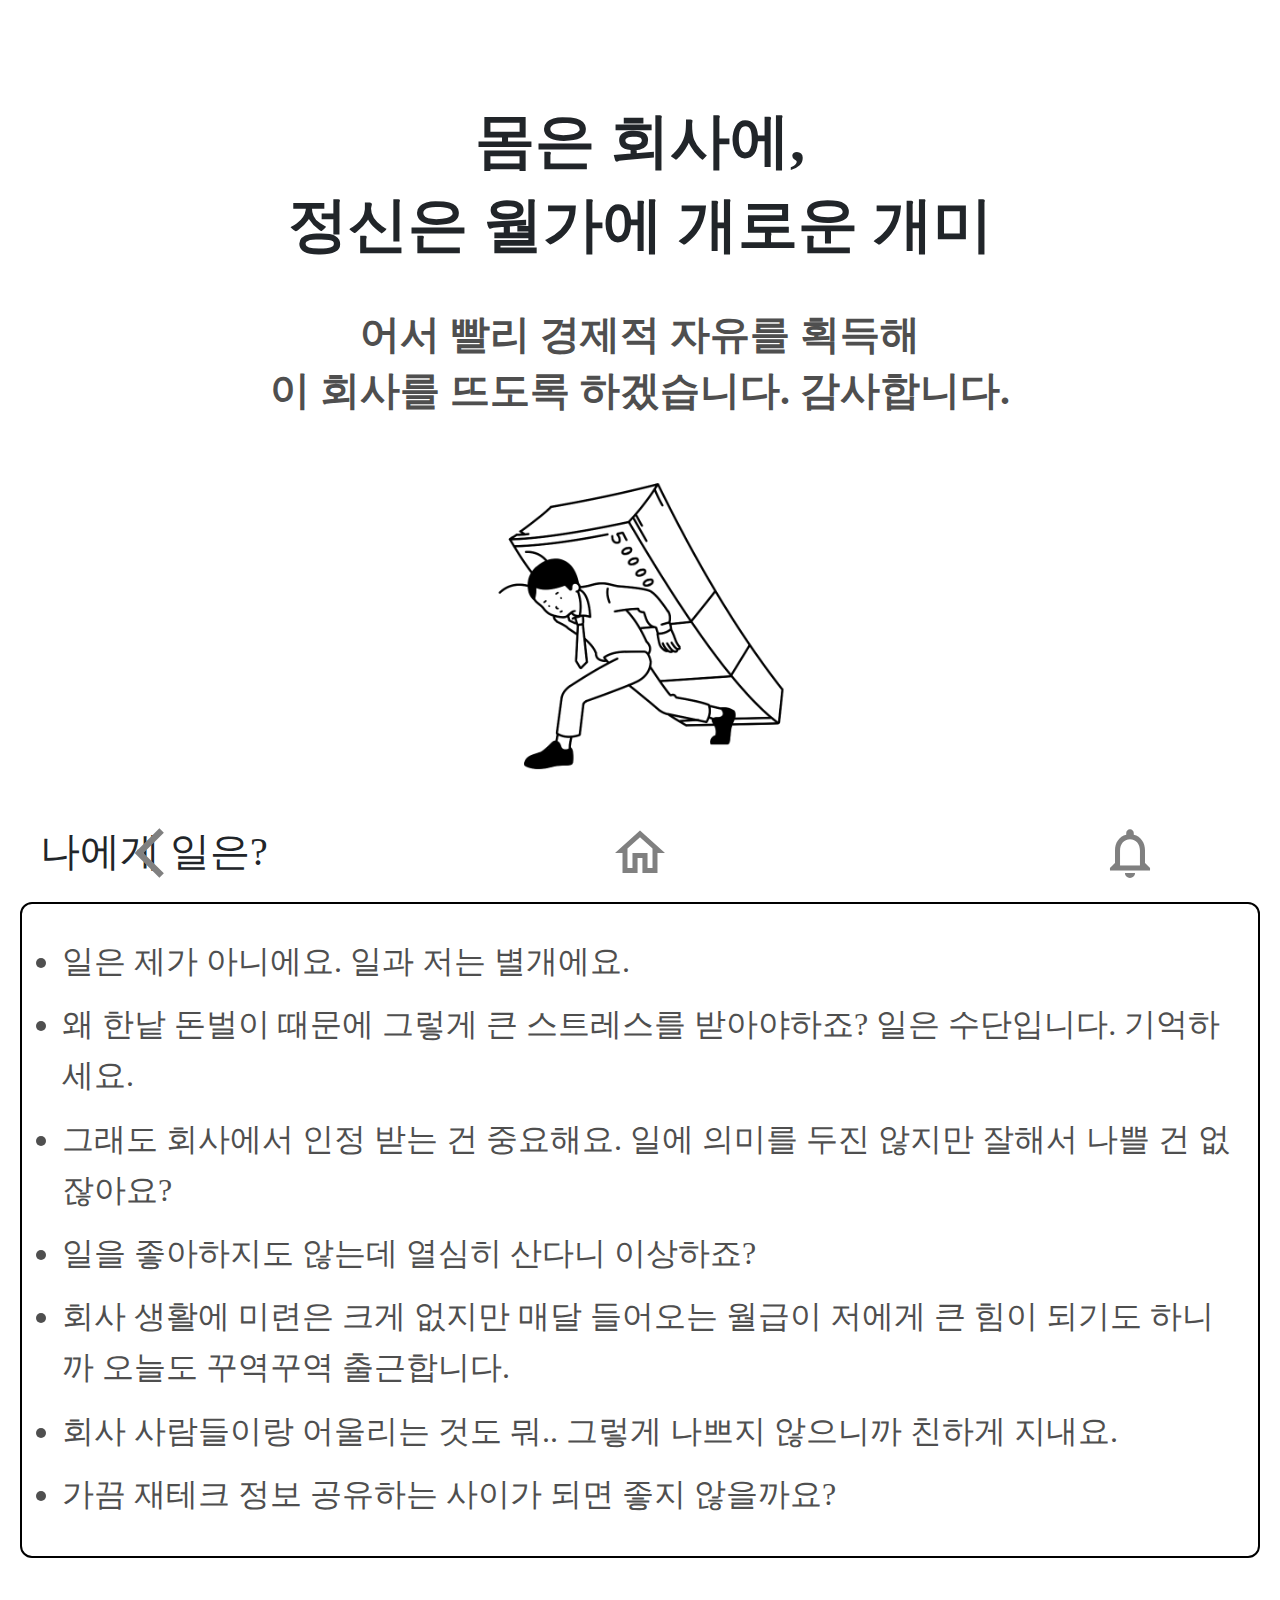
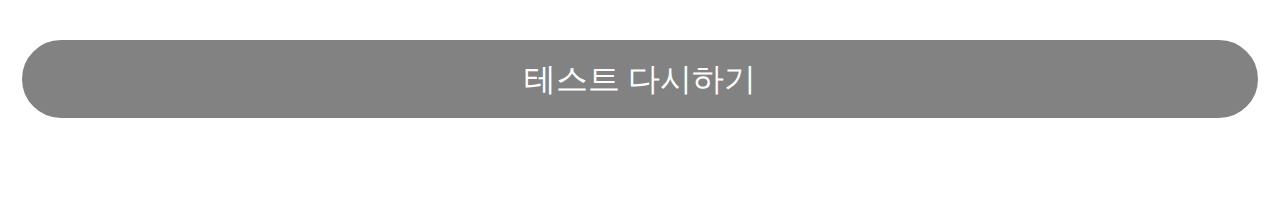
==== commit 0b26943a: "add navibar to all pages" ====
--- a/result/type1.html
+++ b/result/type1.html
@@ -10,6 +10,11 @@
     />
 
     <title>직장인 부캐테스트 결과</title>
+
+    <link
+      href="https://fonts.googleapis.com/icon?family=Material+Icons|Material+Icons+Outlined"
+      rel="stylesheet"
+    />
 
     <script src="../files/jquery-3.5.1.min.js"></script>
 
@@ -7105,8 +7110,9 @@
           <div class="col-12 text_center">
             <h2>
               <p id="result_desc">
-                어서 빨리 경제적 자유를 획득해 이 회사를 뜨도록 하겠습니다.
-                감사합니다.
+                어서 빨리 경제적 자유를 획득해
+                <br />
+                이 회사를 뜨도록 하겠습니다. 감사합니다.
               </p>
             </h2>
           </div>
@@ -7173,6 +7179,19 @@
           </div>
         </div>
       </div>
+
+      <div class="navbar">
+        <div id="back_button">
+          <span class="material-icons-outlined">arrow_back_ios</span>
+        </div>
+        <div id="back_home">
+          <span class="material-icons-outlined">home</span>
+        </div>
+        <div>
+          <span class="material-icons-outlined">notifications</span>
+        </div>
+      </div>
     </div>
+    <script src="../files/navi.js"></script>
   </body>
 </html>
--- a/files/base_test.css
+++ b/files/base_test.css
@@ -13,7 +13,7 @@
   font-size: 16px;
 }
 
-@media only screen and (min-width: 1080px) {
+@media only screen and (min-width: 1000px) {
   html {
     font-size: 40px;
   }
@@ -79,7 +79,7 @@
 }
 
 .mw-500 {
-  max-width: 500px;
+  max-width: 100%;
   margin-left: auto;
   margin-right: auto;
 }
--- a/files/test.css
+++ b/files/test.css
@@ -15,11 +15,6 @@
   font-style: normal;
 }
 
-body {
-  word-break: keep-all;
-  user-select: none;
-}
-
 .p-side {
   padding-left: 20px;
   padding-right: 20px;
@@ -34,7 +29,6 @@
 button {
   font-family: "GongGothicMedium";
   font-weight: 500;
-  background-color: #ececec;
   -webkit-touch-callout: none;
   -webkit-user-select: none;
   -khtml-user-select: none;
@@ -42,7 +36,6 @@
   -ms-user-select: none;
   user-select: none;
 }
-
 .btn-lg,
 .btn-group-lg > .btn {
   padding: 5px 16px;
@@ -130,7 +123,7 @@
   margin-right: auto;
   padding: 0 20px;
   height: auto;
-  max-width: 360px;
+  max-width: 800px;
 }
 
 #start_inner .title_row h2 {
@@ -176,6 +169,7 @@
   margin-left: auto;
   margin-right: auto;
   max-width: 60%;
+  margin-bottom: 2rem;
 }
 
 #start_inner #test_share_button {
@@ -239,7 +233,8 @@
 }
 
 .question_inner .button_row {
-  margin-bottom: 10rem;
+  bottom: 0px;
+  margin-bottom: 2rem;
 }
 
 .question_inner .badge-order {
@@ -264,11 +259,10 @@
 #loading_inner {
   font-family: "GongGothicMedium";
   display: none;
-  font-size: 15px;
+  font-size: 0.9rem;
   line-height: 24px;
   font-weight: bold;
   letter-spacing: normal;
-  background-color: #fffcde;
 }
 
 #loading_inner #loading_image1 {
@@ -324,7 +318,7 @@
   font-family: "GongGothicMedium";
   position: relative;
   background-color: white;
-  padding-bottom: 90px;
+  padding-bottom: 0px;
 }
 
 #result_container .title_row {
@@ -443,11 +437,8 @@
   border-radius: 8px;
 }
 
-#result_container .floating_wrapper {
-  width: 100%;
-  position: fixed;
-  bottom: 0;
-  background-color: #828282;
+.floating_wrapper {
+  margin-bottom: 2.1rem;
 }
 
 #result_container .floating_wrapper .retry,
@@ -473,3 +464,56 @@
 .share_modal .title_row h3 {
   color: #4f4f4f;
 }
+
+@font-face {
+  font-family: "Material Icons";
+  font-style: normal;
+  font-weight: 400;
+  font-size: 50px;
+  src: url(https://example.com/MaterialIcons-Regular.eot); /* For IE6-8 */
+  src: local("Material Icons"), local("MaterialIcons-Regular"),
+    url(https://example.com/MaterialIcons-Regular.woff2) format("woff2"),
+    url(https://example.com/MaterialIcons-Regular.woff) format("woff"),
+    url(https://example.com/MaterialIcons-Regular.ttf) format("truetype");
+}
+
+.material-icons-outlined {
+  color: grey;
+  cursor: pointer;
+  font-size: 1.5rem !important;
+}
+.material-icons {
+  font-family: "Material Icons";
+  font-weight: normal;
+  font-style: normal;
+  /* font-size: 24px; Preferred icon size */
+  display: inline-block;
+  line-height: 1;
+  text-transform: none;
+  letter-spacing: normal;
+  word-wrap: normal;
+  white-space: nowrap;
+  direction: ltr;
+
+  /* Support for all WebKit browsers. */
+  -webkit-font-smoothing: antialiased;
+  /* Support for Safari and Chrome. */
+  text-rendering: optimizeLegibility;
+
+  /* Support for Firefox. */
+  -moz-osx-font-smoothing: grayscale;
+
+  /* Support for IE. */
+  font-feature-settings: "liga";
+}
+
+.navbar {
+  display: flex;
+  justify-content: space-between;
+  padding: 0px 3rem;
+  position: fixed;
+  left: 0;
+  right: 0;
+  bottom: 0;
+  z-index: 1000;
+}
